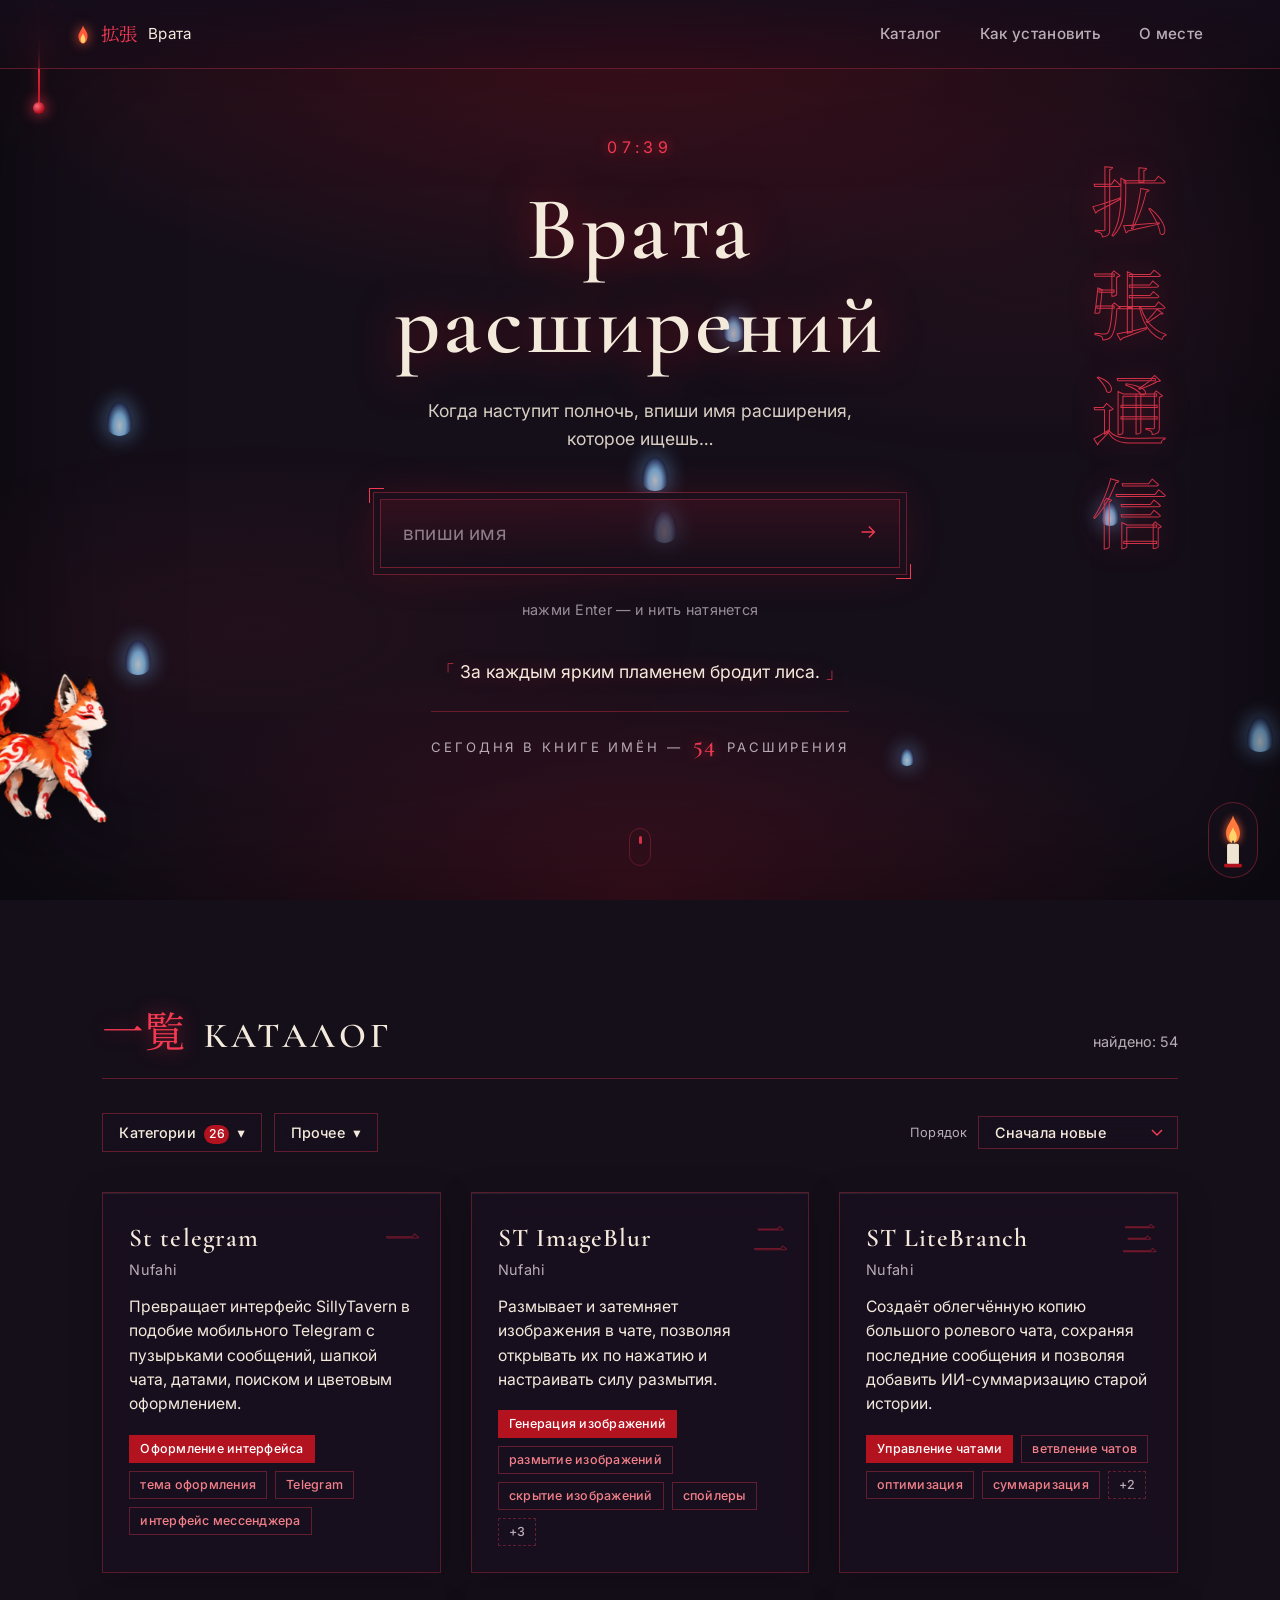
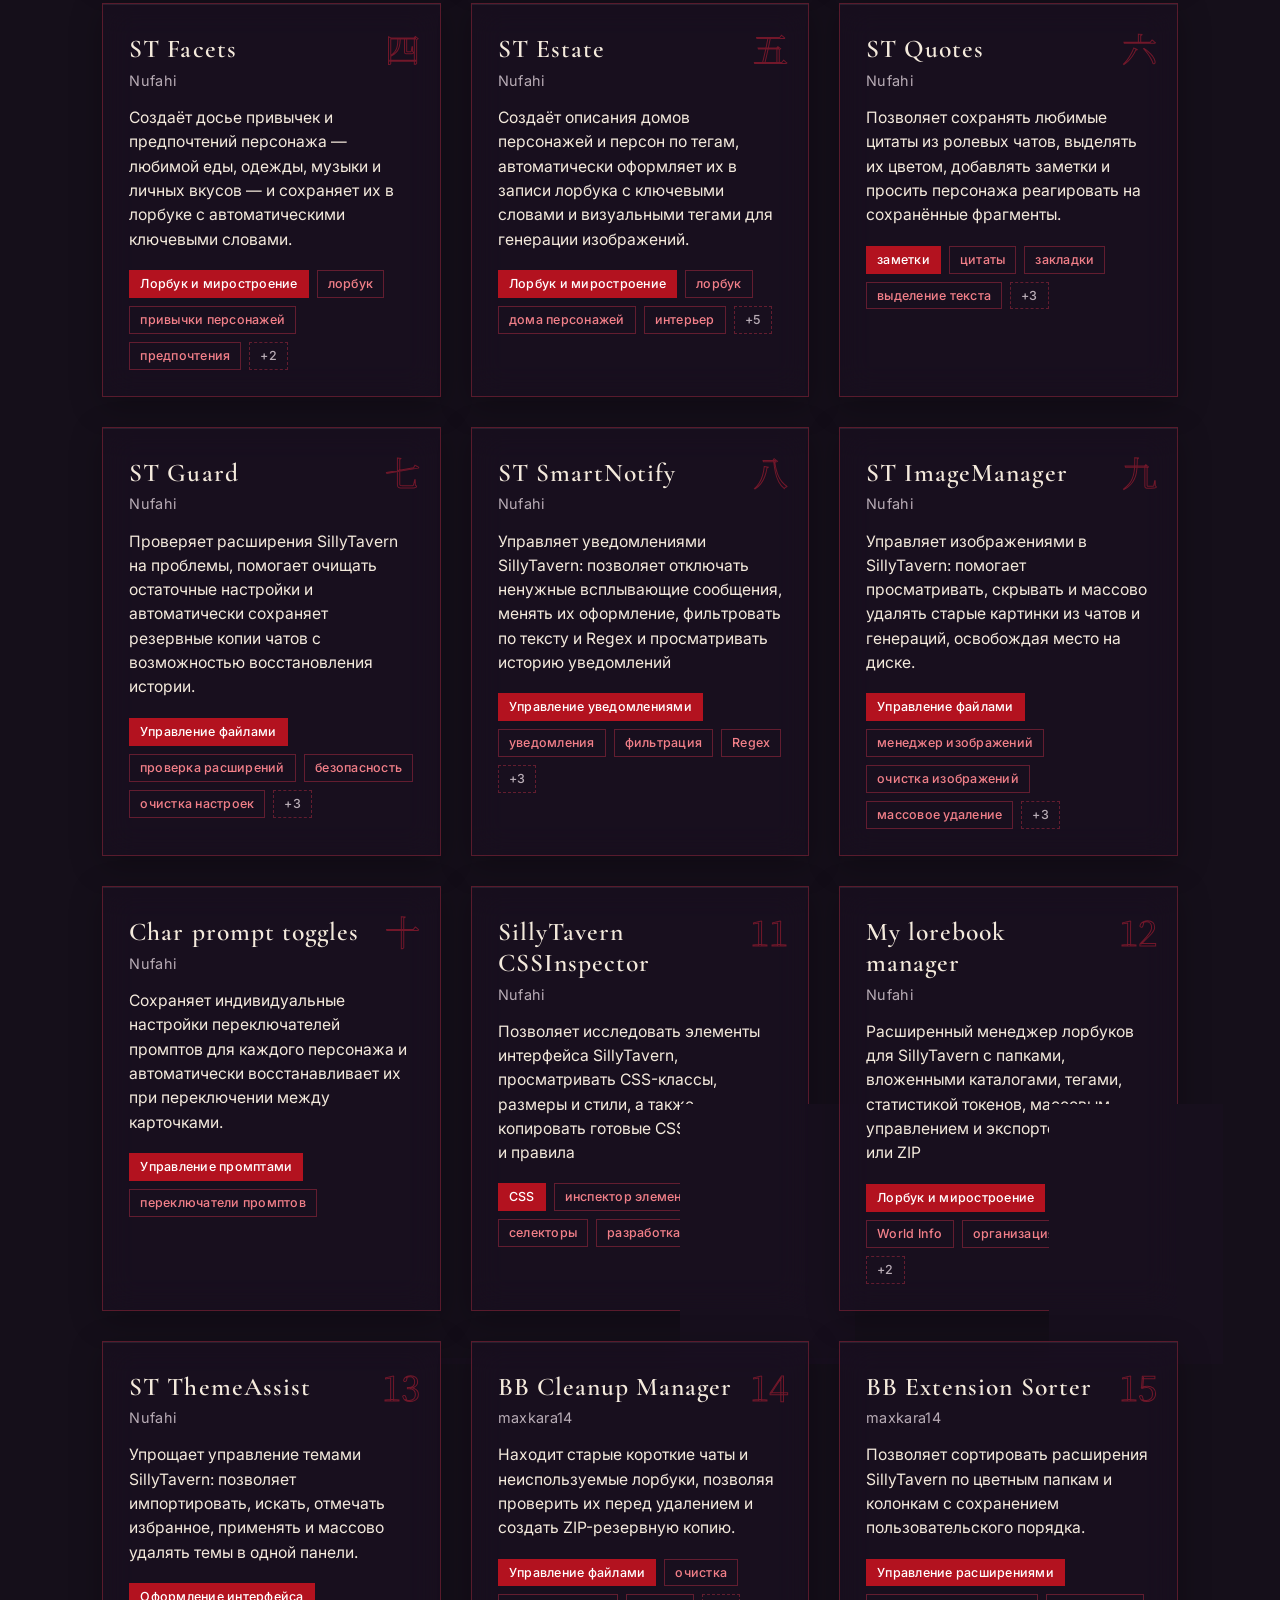
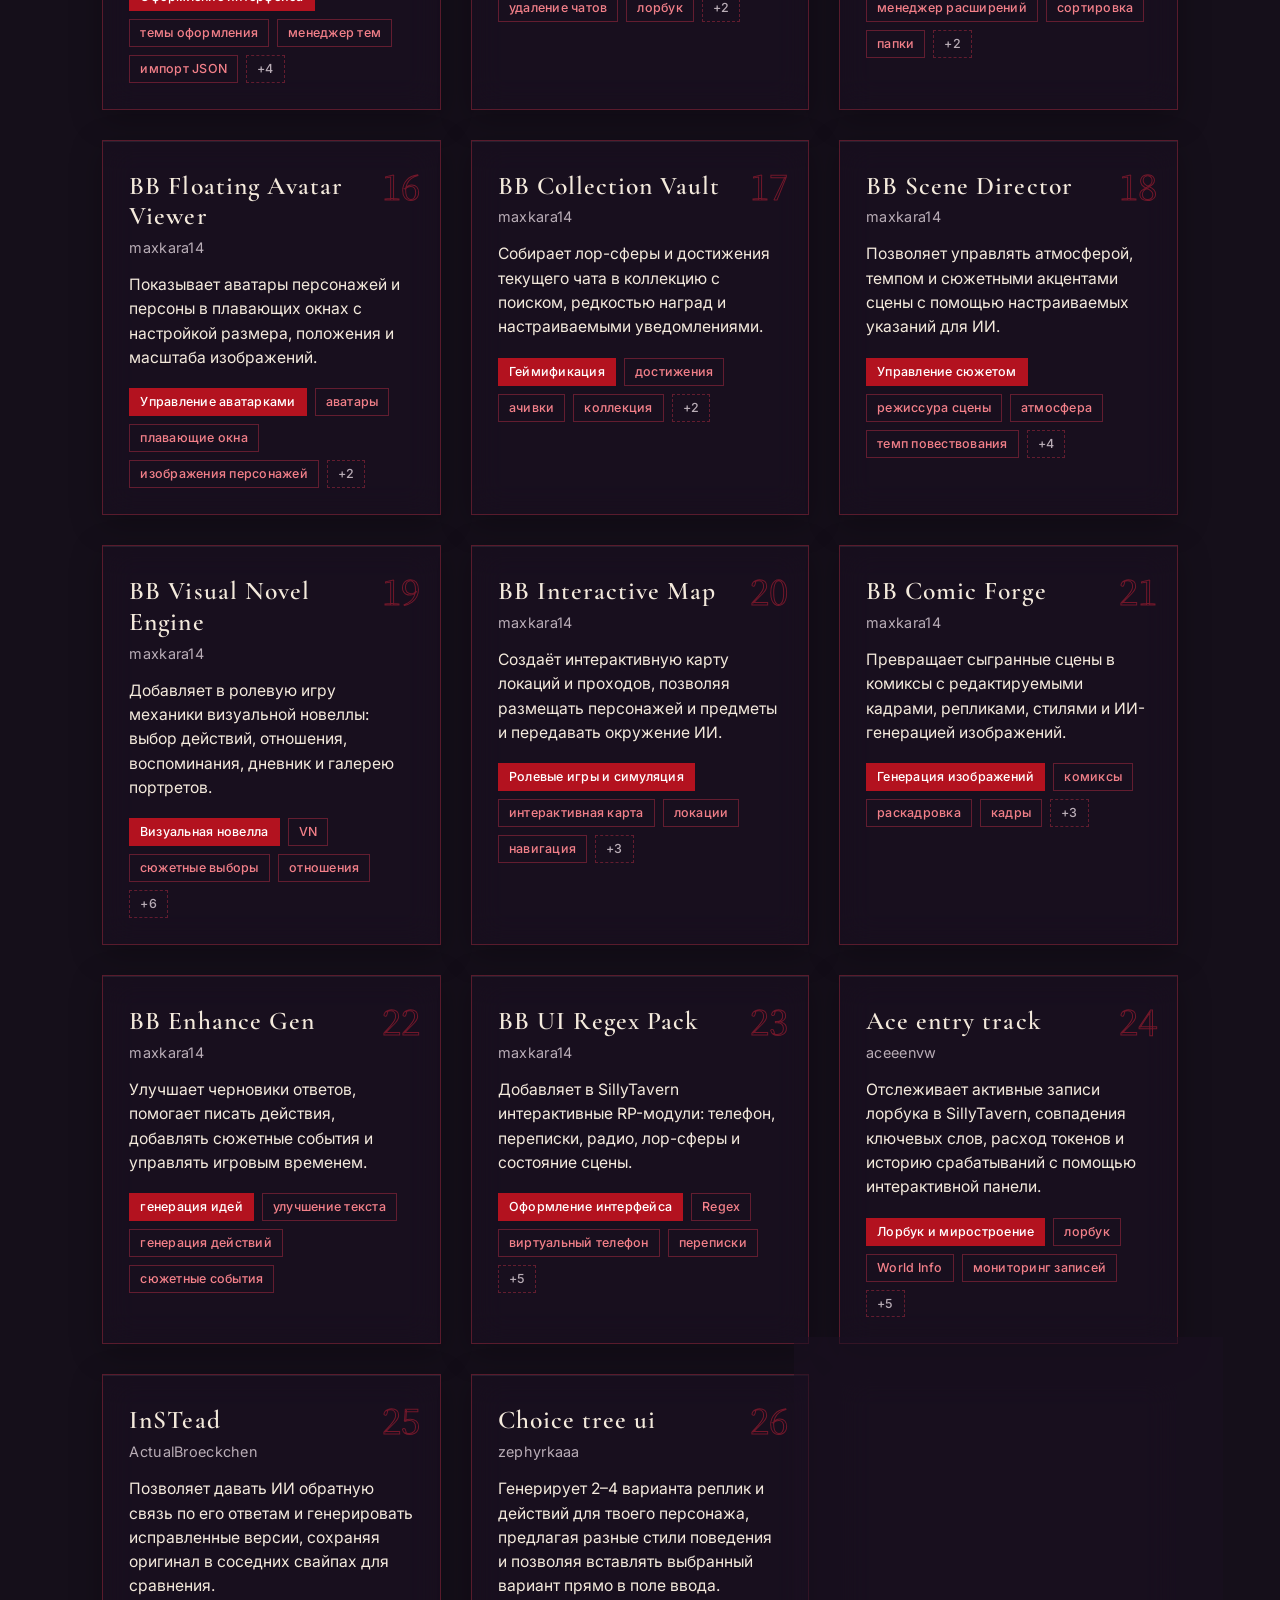
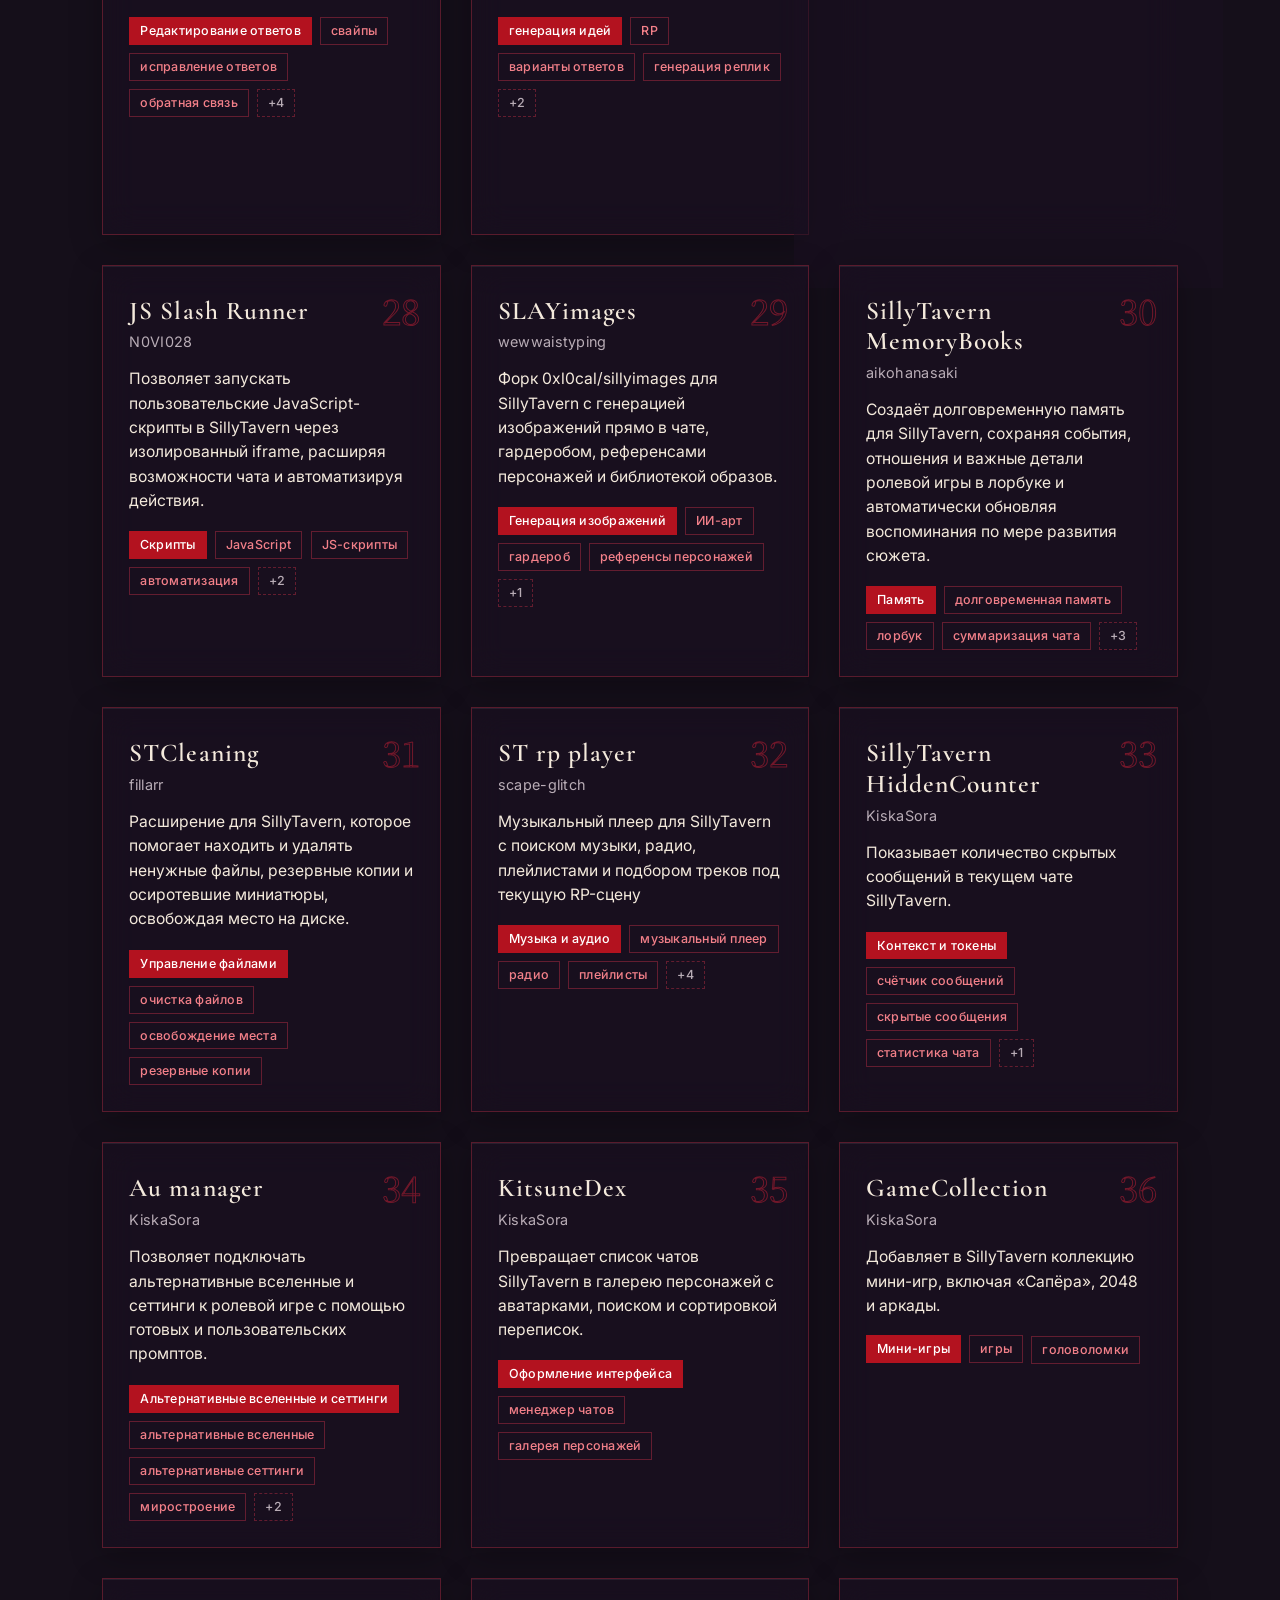
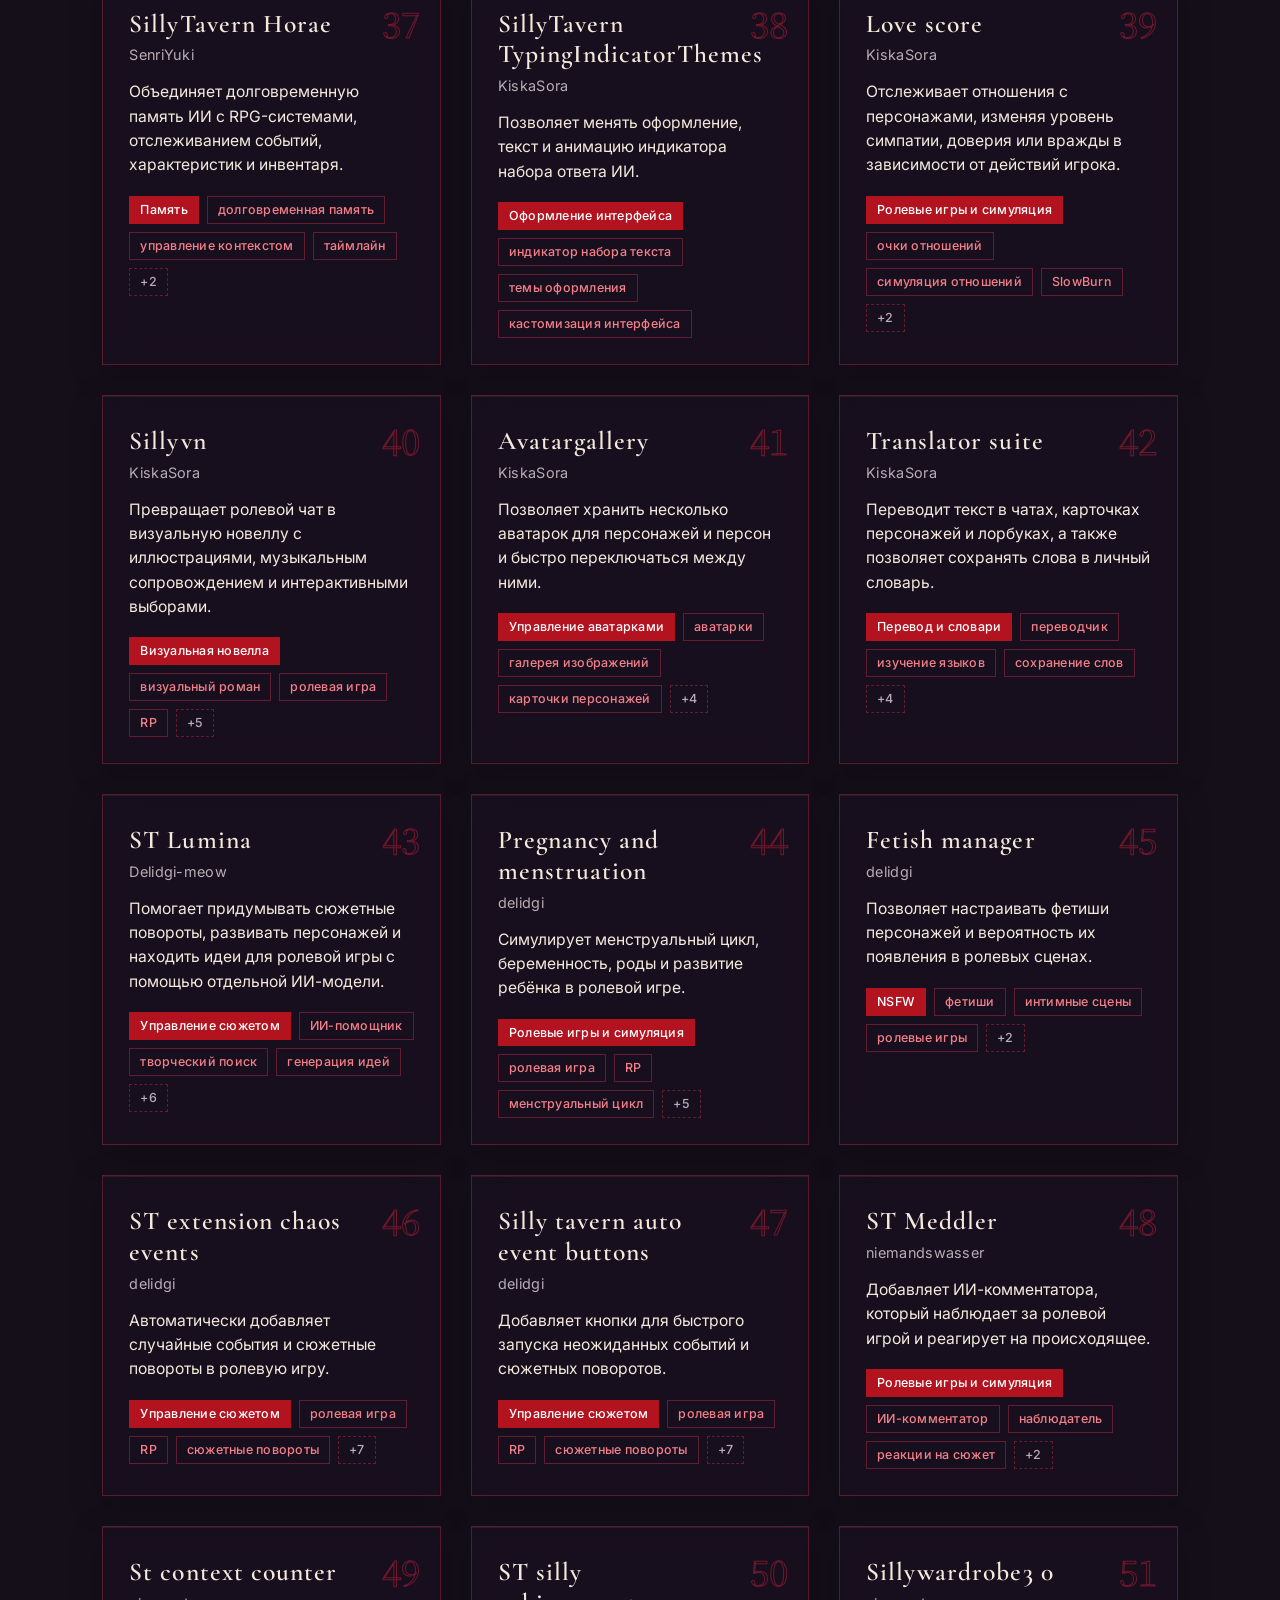
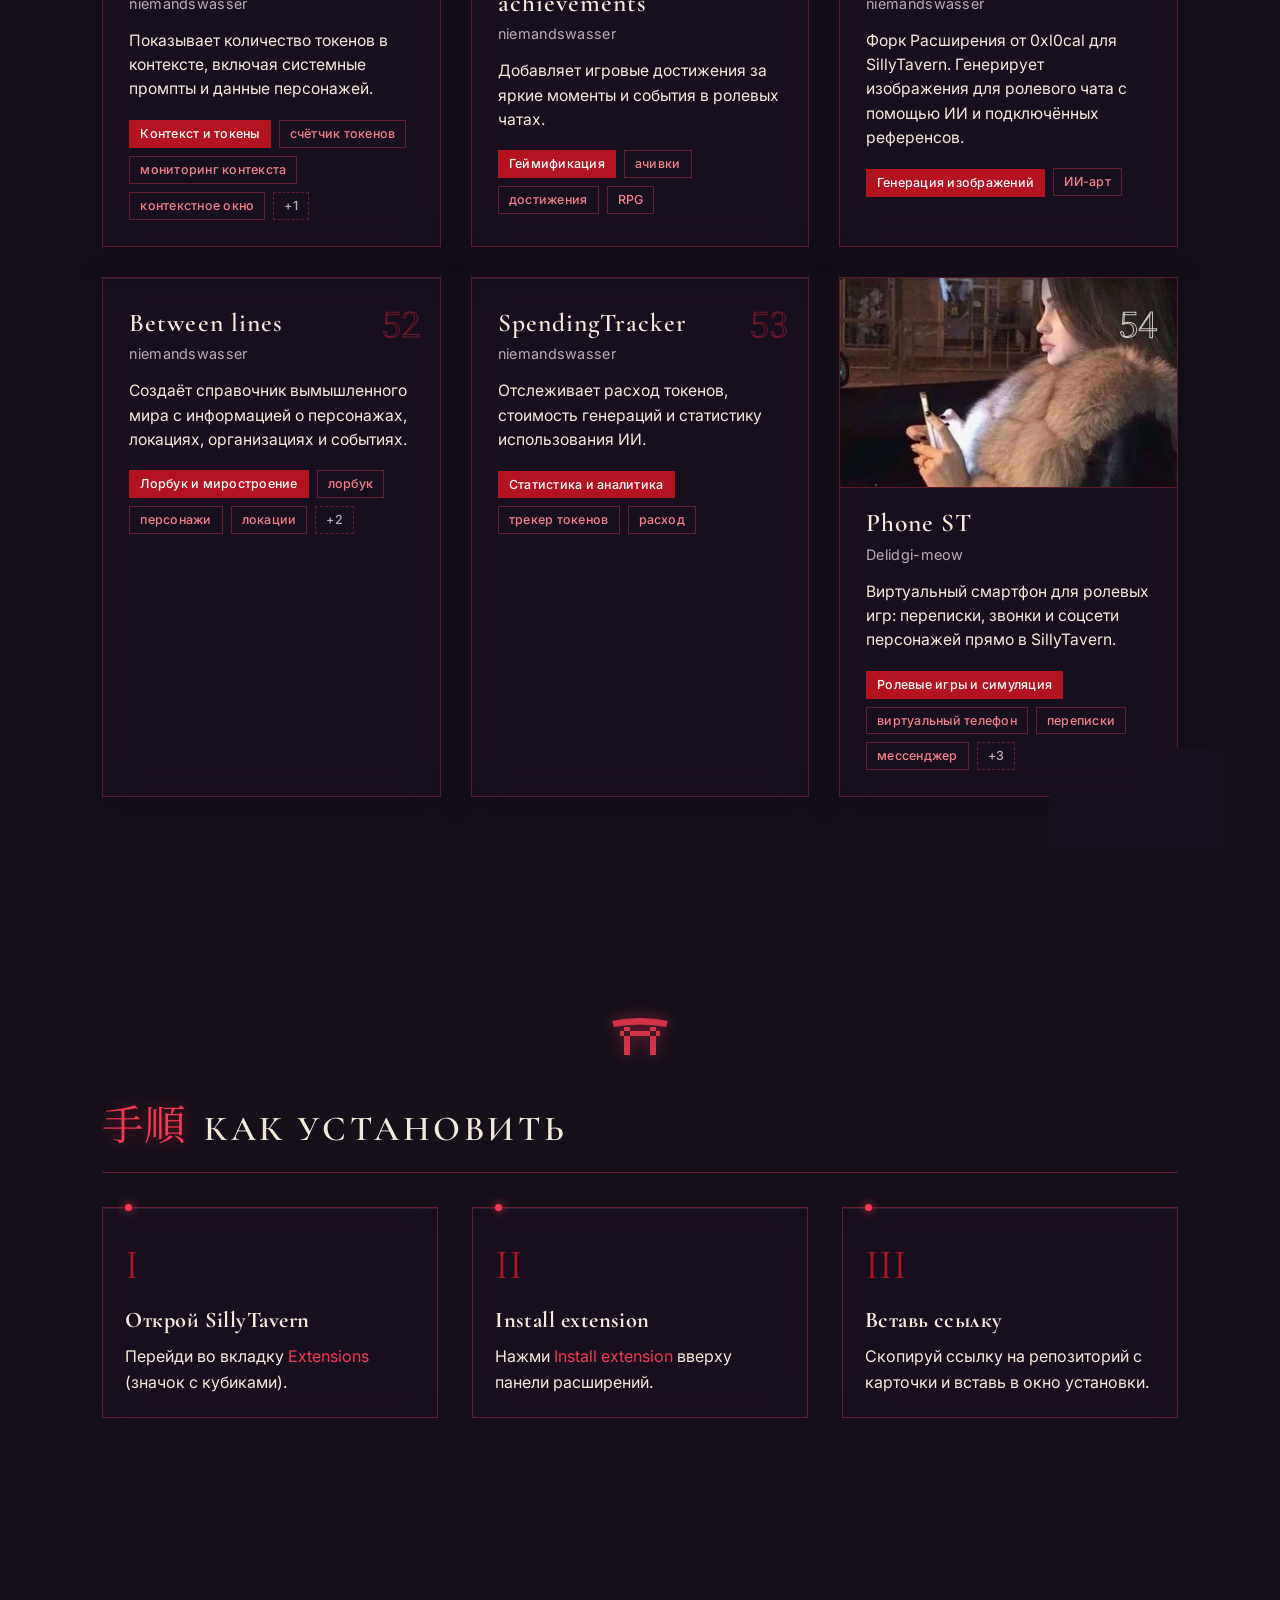
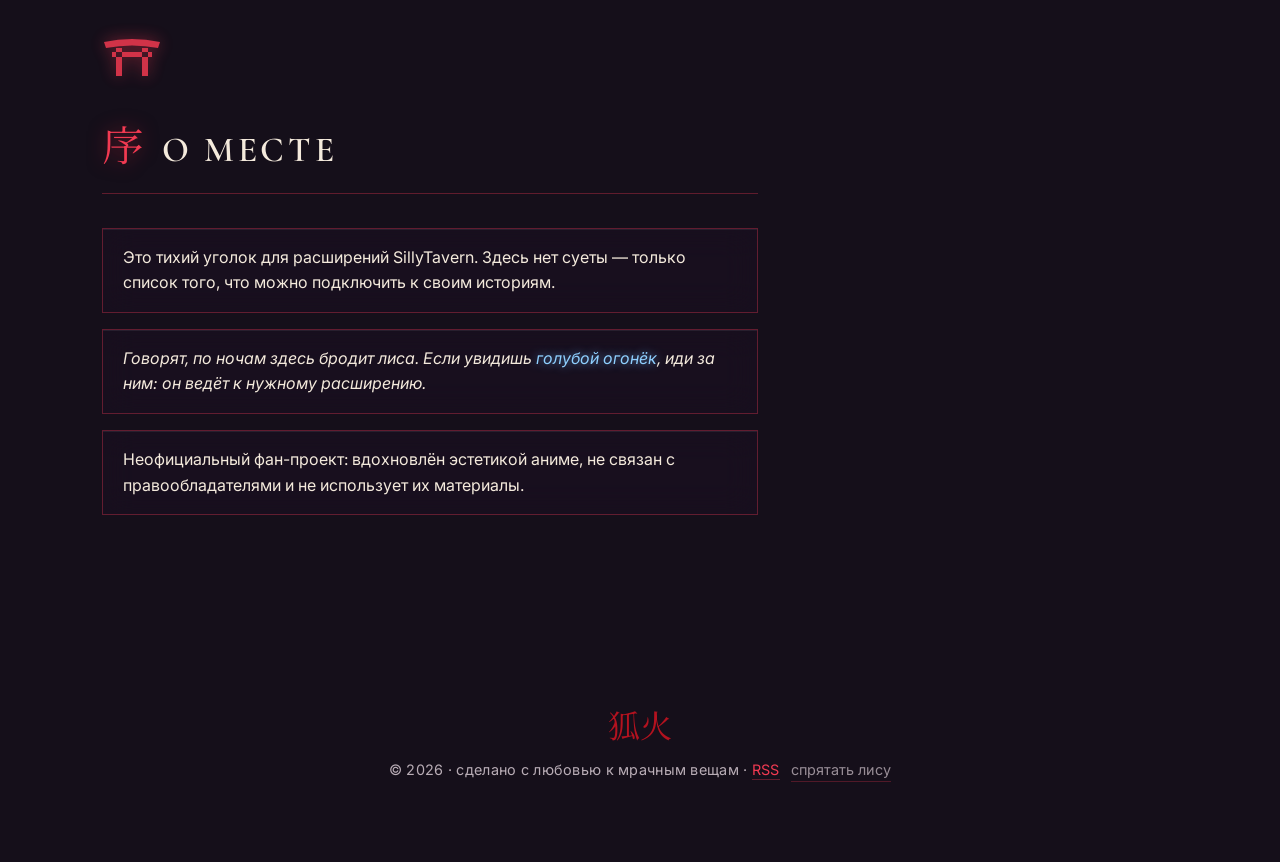
==== index.html @ 028a9831 "Categories: popup window instead of inline panel; restore 'Прочее' behavior Category chips now live " ====
<!doctype html>
<html lang="ru">
<head>
  <meta charset="utf-8">
  <meta name="viewport" content="width=device-width, initial-scale=1">
  <title>Врата расширений — каталог для SillyTavern</title>
  <meta name="description" content="Каталог расширений для SillyTavern. Впиши имя — и найдёшь то, что искал.">
  <meta name="theme-color" content="#150f1a">
  <script>try{if(!sessionStorage.getItem('gate-intro')&&!matchMedia('(prefers-reduced-motion: reduce)').matches)document.documentElement.classList.add('intro-on')}catch(e){}</script>
  <link rel="preconnect" href="https://fonts.googleapis.com">
  <link rel="preconnect" href="https://fonts.gstatic.com" crossorigin>
  <link href="https://fonts.googleapis.com/css2?family=Cormorant+Garamond:ital,wght@0,400;0,600;1,400&family=EB+Garamond:wght@400;500&family=Noto+Serif+JP:wght@400;700&family=Inter:wght@400;500;600&display=swap" rel="stylesheet">
  <link rel="stylesheet" href="style.css">
  <script>try{var t=localStorage.getItem('gate-theme');if(t==='light'||t==='dark')document.documentElement.dataset.theme=t}catch(e){}</script>
  <link rel="stylesheet" href="intro.css">
  <link rel="stylesheet" href="features.css">
  <link rel="stylesheet" href="kitsune.css">
  <link rel="stylesheet" href="filters.css">
  <link rel="stylesheet" href="fox.css">
  <link rel="stylesheet" href="readable.css">
  <link rel="alternate" type="application/rss+xml" title="Врата расширений" href="feed.xml">
</head>
<body>
  <!-- ЗАСТАВКА -->
  <div class="intro" id="intro" aria-hidden="true">
    <div class="intro-core">
      <span class="spark"></span><span class="spark"></span><span class="spark"></span><span class="spark"></span><span class="spark"></span>
      <svg class="flame" viewBox="0 0 100 160" width="110" height="176">
        <defs>
          <radialGradient id="gO" cx="50%" cy="85%" r="75%"><stop offset="0" stop-color="#ff5a3c"/><stop offset="1" stop-color="#8a0c18"/></radialGradient>
          <radialGradient id="gM" cx="50%" cy="85%" r="75%"><stop offset="0" stop-color="#ffb347"/><stop offset="1" stop-color="#ff5a2a"/></radialGradient>
          <radialGradient id="gI" cx="50%" cy="85%" r="75%"><stop offset="0" stop-color="#fff7d6"/><stop offset="1" stop-color="#ffd36b"/></radialGradient>
        </defs>
        <path class="f-o" fill="url(#gO)" d="M50 4C58 34 92 58 88 100C85 134 66 156 50 156C34 156 15 134 12 100C9 66 38 48 50 4Z"/>
        <path class="f-m" fill="url(#gM)" d="M50 40C56 62 76 78 74 106C72 130 62 146 50 146C38 146 28 130 26 106C24 80 44 66 50 40Z"/>
        <path class="f-i" fill="url(#gI)" d="M50 84C54 98 64 106 62 122C61 134 56 142 50 142C44 142 39 134 38 122C36 106 46 98 50 84Z"/>
      </svg>
      <p class="intro-text">Врата открываются</p>
    </div>
    <button class="skip" id="skip" type="button">пропустить</button>
  </div>

  <canvas id="petals" aria-hidden="true"></canvas>
  <div class="fog" aria-hidden="true"></div>
  <div class="thread" aria-hidden="true"></div>

  <header class="top">
    <a class="logo" href="#top"><span class="mini-flame" aria-hidden="true"><svg viewBox="0 0 100 160"><path class="m-o" fill="#ff5a3c" d="M50 4C58 34 92 58 88 100C85 134 66 156 50 156C34 156 15 134 12 100C9 66 38 48 50 4Z"/><path class="m-i" fill="#ffd36b" d="M50 70C56 92 72 102 70 124C68 142 60 152 50 152C40 152 32 142 30 124C28 102 44 92 50 70Z"/></svg></span><span class="jp">拡張</span> Врата</a>
    <nav>
      <a href="#catalog">Каталог</a>
      <a href="#guide">Как установить</a>
      <a href="#about">О месте</a>
    </nav>
  </header>

  <main id="top">
    <!-- HERO -->
    <section class="hero">
      <!-- Свой PNG: положи файл рядом с index.html (например art.png) и раскомментируй строку ниже -->
      <!-- <img class="hero-art" src="art.png" alt=""> -->
      <div class="vertical jp" aria-hidden="true">拡張通信</div>

      <div class="hero-core">
        <p class="clock" id="clock" aria-hidden="true">00:00</p>
        <h1>Врата расширений</h1>
        <p class="lead">Когда наступит полночь, впиши имя расширения,<br>которое ищешь…</p>

        <form class="gate" id="gate" role="search" autocomplete="off">
          <label for="q" class="sr">Поиск расширения</label>
          <input id="q" type="search" placeholder="впиши имя" spellcheck="false">
          <button type="submit" aria-label="Искать">
            <svg viewBox="0 0 24 24" width="22" height="22" aria-hidden="true"><path d="M5 12h14M13 6l6 6-6 6" fill="none" stroke="currentColor" stroke-width="1.5"/></svg>
          </button>
        </form>
        <p class="hint">нажми Enter — и нить натянется</p>
        <p class="epigraph" id="epigraph"></p>
        <p class="tally" id="tally" hidden></p>
      </div>

      <a class="scroll" href="#catalog" aria-label="К каталогу"><span></span></a>
    </section>

    <!-- CATALOG -->
    <section class="catalog" id="catalog">
      <header class="section-head">
        <span class="jp">一覧</span>
        <h2>Каталог</h2>
        <p id="count" class="muted"></p>
      </header>
      <div class="filters" id="filters">
        <div class="toolbar">
          <button class="more" id="catbtn" type="button" aria-haspopup="dialog" aria-controls="catmodal"><span id="cat-l">Категории</span><span class="more-n" id="cat-n" hidden></span><span class="caret" aria-hidden="true">▾</span></button>
          <button class="more" id="more" type="button" aria-expanded="false" aria-controls="extra" hidden>Прочее<span class="more-n" id="more-n" hidden></span><span class="caret" aria-hidden="true">▾</span></button>
          <button class="reset" id="reset" type="button" hidden>Сбросить</button>
          <label class="sort"><span class="sort-lbl">Порядок</span>
            <select id="sort">
              <option value="new">Сначала новые</option>
              <option value="old">Сначала старые</option>
              <option value="name">По названию А → Я</option>
              <option value="author">По автору</option>
            </select>
          </label>
        </div>
        <div class="extra" id="extra" hidden>
          <p class="extra-title">Прочие теги</p>
          <div class="extra-chips" id="extra-chips" role="group" aria-label="Прочие теги"></div>
          <button class="showall" id="showall" type="button" hidden></button>
        </div>
      </div>
      <div class="grid" id="grid"></div>
      <p class="empty" id="empty" hidden>Это имя не значится в списке…<br><small>попробуй написать иначе</small></p>
    </section>

    <!-- GUIDE -->
    <section class="guide" id="guide">
      <header class="section-head">
        <span class="jp">手順</span>
        <h2>Как установить</h2>
      </header>
      <ol class="steps">
        <li>
          <b>I</b>
          <h3>Открой SillyTavern</h3>
          <p>Перейди во вкладку <em>Extensions</em> (значок с кубиками).</p>
        </li>
        <li>
          <b>II</b>
          <h3>Install extension</h3>
          <p>Нажми <em>Install extension</em> вверху панели расширений.</p>
        </li>
        <li>
          <b>III</b>
          <h3>Вставь ссылку</h3>
          <p>Скопируй ссылку на репозиторий с карточки и вставь в окно установки.</p>
        </li>
      </ol>
    </section>

    <!-- ABOUT -->
    <section class="about" id="about">
      <header class="section-head">
        <span class="jp">序</span>
        <h2>О месте</h2>
      </header>
      <p>Это тихий уголок для расширений SillyTavern. Здесь нет суеты — только список того, что можно подключить к своим историям.</p>
      <p class="fox-note">Говорят, по ночам здесь бродит лиса. Если увидишь <b>голубой огонёк</b>, иди за ним: он ведёт к нужному расширению.</p>
      <p class="muted">Неофициальный фан-проект: вдохновлён эстетикой аниме, не связан с правообладателями и не использует их материалы.</p>
    </section>
  </main>

  <footer class="foot">
    <span class="jp">狐火</span>
    <p>© <span id="year"></span> · сделано с любовью к мрачным вещам · <a class="rss" href="feed.xml">RSS</a></p>
  </footer>

  <!-- СВЕЧА: ТЕМА -->
  <button class="candle" id="candle" type="button" aria-label="Сменить тему" aria-pressed="false">
    <svg viewBox="0 0 40 78" width="30" height="58" aria-hidden="true">
      <path class="smoke" d="M20 36c-5-6 5-9 0-16c-3-5 3-9 1-14"/>
      <g class="cf">
        <path d="M20 6C23 16 31 22 29 33C28 40 24 43 20 43C16 43 12 40 11 33C9 22 17 16 20 6Z" fill="#ff7a3c"/>
        <path d="M20 22C22 28 26 31 25 37C24 41 22 43 20 43C18 43 16 41 15 37C14 31 18 28 20 22Z" fill="#ffd36b"/>
      </g>
      <rect class="wick" x="19" y="40" width="2" height="6"/>
      <rect class="wax" x="12" y="44" width="16" height="28" rx="2.5"/>
      <rect class="dish" x="8" y="71" width="24" height="5" rx="2"/>
    </svg>
  </button>

  <!-- MODAL -->
  <dialog id="modal">
    <form method="dialog"><button class="x" aria-label="Закрыть">×</button></form>
    <div id="modal-body"></div>
  </dialog>

  <!-- ОКНО КАТЕГОРИЙ -->
  <dialog id="catmodal" aria-labelledby="cat-title">
    <form method="dialog"><button class="x" aria-label="Закрыть">×</button></form>
    <h3 class="cat-title" id="cat-title">Категории</h3>
    <div class="chips" id="chips" role="group" aria-label="Категории"></div>
  </dialog>

  <script src="logic-search.js"></script>
  <script src="script.js"></script>
  <script src="intro.js"></script>
  <script src="theme.js"></script>
  <script src="kitsune.js"></script>
  <script src="fox.js"></script>
</body>
</html>
---- style.css ----
:root{
  --ink:#150f1a;
  --ink-2:#1d1523;
  --wine:#3d1020;
  --blood:#b3121f;
  --crimson:#f23a52;
  --bone:#f4eadc;
  --ash:#b9adb6;
  --line:rgba(242,58,82,.34);
  --serif:'Cormorant Garamond','EB Garamond',Georgia,serif;
  --body:'EB Garamond',Georgia,serif;
  --jp:'Noto Serif JP','Cormorant Garamond',serif;
  --p:0;
}
*{box-sizing:border-box;margin:0;padding:0}
html{scroll-behavior:smooth}
body{
  background:var(--ink);
  color:var(--bone);
  font-family:var(--body);
  font-size:19px;
  line-height:1.65;
  overflow-x:hidden;
  background-image:
    radial-gradient(ellipse 80% 50% at 50% 0%, rgba(179,18,31,.3), transparent 70%),
    radial-gradient(ellipse 60% 40% at 50% 100%, rgba(72,17,32,.8), transparent 70%);
  background-attachment:fixed;
}
::selection{background:var(--blood);color:#fff}
a{color:inherit;text-decoration:none}
.jp{font-family:var(--jp);font-weight:400}
.sr{position:absolute;width:1px;height:1px;overflow:hidden;clip:rect(0 0 0 0)}
.muted{color:var(--ash)}

/* ambient */
#petals{position:fixed;inset:0;width:100%;height:100%;pointer-events:none;z-index:1}
.fog{
  position:fixed;inset:0;pointer-events:none;z-index:0;
  background:
    radial-gradient(ellipse 50% 30% at 20% 70%, rgba(224,36,58,.07), transparent 70%),
    radial-gradient(ellipse 50% 30% at 80% 30%, rgba(224,36,58,.06), transparent 70%);
  animation:drift 18s ease-in-out infinite alternate;
}
@keyframes drift{to{transform:translate3d(2%,-2%,0) scale(1.08)}}
body::after{ /* виньетка */
  content:"";position:fixed;inset:0;pointer-events:none;z-index:5;
  box-shadow:inset 0 0 150px 10px rgba(0,0,0,.5);
}

/* red thread */
.thread{
  position:fixed;left:clamp(10px,3vw,38px);top:0;width:2px;z-index:6;
  height:calc(12vh + var(--p) * 88vh);
  background:linear-gradient(#000, var(--crimson) 40%, var(--blood));
  box-shadow:0 0 10px rgba(224,36,58,.7);
  transition:height .15s linear;
}
.thread::after{
  content:"";position:absolute;bottom:-6px;left:-5px;width:12px;height:12px;border-radius:50%;
  background:radial-gradient(circle at 35% 35%, #ff6b7d, var(--blood) 60%, #4a050c);
  box-shadow:0 0 14px var(--crimson);
}

/* header */
.top{
  position:fixed;top:0;left:0;right:0;z-index:10;
  display:flex;justify-content:space-between;align-items:center;
  padding:18px clamp(28px,6vw,80px);
  background:linear-gradient(rgba(21,15,26,.92),transparent);
  font-family:var(--serif);letter-spacing:.18em;text-transform:uppercase;font-size:.85rem;
}
.logo{display:flex;align-items:center;gap:.7em;color:var(--bone)}
.logo .jp{color:var(--crimson);letter-spacing:0;font-size:1.15rem}
.top nav{display:flex;gap:clamp(14px,3vw,38px)}
.top nav a{position:relative;padding:4px 0;color:var(--ash);transition:color .3s}
.top nav a::after{content:"";position:absolute;left:0;bottom:0;height:1px;width:0;background:var(--crimson);transition:width .35s}
.top nav a:hover{color:var(--bone)}
.top nav a:hover::after{width:100%}

main{position:relative;z-index:2}
section{padding:clamp(70px,12vh,140px) clamp(28px,8vw,120px)}

/* hero */
.hero{
  min-height:100vh;display:grid;place-items:center;position:relative;text-align:center;
}
.vertical{
  position:absolute;right:clamp(18px,7vw,110px);top:18vh;
  writing-mode:vertical-rl;font-size:clamp(2.4rem,6vw,5rem);letter-spacing:.35em;
  color:transparent;-webkit-text-stroke:1px rgba(242,58,82,.85);
  text-shadow:0 0 30px rgba(224,36,58,.25);user-select:none;
}
.hero-core{max-width:720px;width:100%}
.clock{
  font-family:var(--serif);font-size:1rem;letter-spacing:.6em;color:var(--crimson);
  margin-bottom:22px;text-shadow:0 0 12px rgba(224,36,58,.8);
}
h1{
  font-family:var(--serif);font-weight:600;font-size:clamp(2.6rem,8vw,5.6rem);
  line-height:1.05;letter-spacing:.04em;
  text-shadow:0 0 40px rgba(179,18,31,.6);
  animation:flicker 7s infinite;
}
@keyframes flicker{
  0%,92%,100%{opacity:1}93%{opacity:.7}94%{opacity:1}96%{opacity:.82}97%{opacity:1}
}
.lead{margin:26px 0 46px;color:var(--ash);font-style:italic;font-size:1.15rem}

.gate{
  position:relative;display:flex;align-items:center;
  max-width:520px;margin:0 auto;padding:6px 8px 6px 22px;
  border:1px solid var(--line);
  background:linear-gradient(rgba(72,17,32,.55),rgba(21,15,26,.7));
  box-shadow:0 0 0 6px rgba(21,15,26,.9),0 0 0 7px var(--line),0 0 40px rgba(179,18,31,.25);
  transition:box-shadow .4s,border-color .4s;
}
.gate::before,.gate::after{ /* уголки */
  content:"";position:absolute;width:14px;height:14px;border:1px solid var(--crimson);
}
.gate::before{top:-12px;left:-12px;border-right:0;border-bottom:0}
.gate::after{bottom:-12px;right:-12px;border-left:0;border-top:0}
.gate:focus-within{
  border-color:var(--crimson);
  box-shadow:0 0 0 6px rgba(21,15,26,.9),0 0 0 7px var(--crimson),0 0 60px rgba(224,36,58,.45);
}
.gate input{
  flex:1;min-width:0;background:none;border:0;outline:0;
  color:var(--bone);font:inherit;font-family:var(--serif);font-size:1.5rem;letter-spacing:.08em;padding:12px 0;
}
.gate input::placeholder{color:rgba(185,173,182,.7);font-style:italic}
.gate input::-webkit-search-cancel-button{filter:invert(.7)}
.gate button{
  background:none;border:0;color:var(--crimson);cursor:pointer;padding:12px;transition:transform .3s,color .3s;
}
.gate button:hover{color:#fff;transform:translateX(4px)}
.hint{margin-top:30px;font-size:.85rem;letter-spacing:.25em;text-transform:uppercase;color:rgba(185,173,182,.8)}

.scroll{position:absolute;bottom:34px;left:50%;width:22px;height:38px;margin-left:-11px;border:1px solid var(--line);border-radius:12px}
.scroll span{position:absolute;top:7px;left:50%;width:3px;height:8px;margin-left:-1.5px;background:var(--crimson);border-radius:2px;animation:bob 2s infinite}
@keyframes bob{0%{opacity:0;transform:translateY(0)}30%{opacity:1}100%{opacity:0;transform:translateY(14px)}}

/* section heads */
.section-head{display:flex;align-items:baseline;gap:18px;flex-wrap:wrap;margin-bottom:34px;border-bottom:1px solid var(--line);padding-bottom:14px}
.section-head .jp{font-size:2.6rem;color:var(--crimson);line-height:1;text-shadow:0 0 18px rgba(224,36,58,.5)}
.section-head h2{font-family:var(--serif);font-weight:600;font-size:2.2rem;letter-spacing:.1em;text-transform:uppercase}
.section-head p{margin-left:auto;font-size:.9rem}

/* chips */
.chips{display:flex;flex-wrap:wrap;gap:10px;margin-bottom:40px}
.chip{
  font:inherit;font-family:var(--serif);letter-spacing:.14em;text-transform:uppercase;font-size:.8rem;
  padding:7px 16px;background:none;color:var(--ash);border:1px solid var(--line);cursor:pointer;transition:.3s;
}
.chip:hover{color:var(--bone);border-color:var(--crimson)}
.chip.on{color:#fff;background:var(--blood);border-color:var(--blood);box-shadow:0 0 18px rgba(224,36,58,.4)}

/* cards */
.grid{display:grid;grid-template-columns:repeat(auto-fill,minmax(290px,1fr));gap:30px}
.card{
  position:relative;padding:30px 26px 26px;cursor:pointer;
  background:linear-gradient(160deg,rgba(72,17,32,.55),rgba(30,22,38,.92));
  border:1px solid var(--line);
  transition:transform .4s,border-color .4s,box-shadow .4s;
  animation:rise .7s both;
}
.card::before{ /* красная нить сверху */
  content:"";position:absolute;top:-1px;left:26px;right:100%;height:2px;background:var(--crimson);
  box-shadow:0 0 10px var(--crimson);transition:right .5s;
}
.card:hover,.card:focus-visible{transform:translateY(-6px);border-color:var(--crimson);box-shadow:0 14px 40px rgba(179,18,31,.28);outline:0}
.card:hover::before,.card:focus-visible::before{right:26px}
@keyframes rise{from{opacity:0;transform:translateY(24px)}}
.card .num{
  position:absolute;top:16px;right:20px;font-family:var(--jp);font-size:2.2rem;
  color:transparent;-webkit-text-stroke:1px rgba(224,36,58,.45);
}
.card h3{font-family:var(--serif);font-size:1.6rem;font-weight:600;letter-spacing:.04em;padding-right:44px;line-height:1.2}
.card .by{font-size:.85rem;color:var(--ash);margin:4px 0 14px;letter-spacing:.08em}
.card p{font-size:1rem;color:#e8dccd}
.tags{display:flex;flex-wrap:wrap;gap:8px;margin-top:18px}
.tags span{font-size:.72rem;letter-spacing:.14em;text-transform:uppercase;color:var(--crimson);border:1px solid var(--line);padding:2px 9px}

.empty{text-align:center;font-family:var(--serif);font-style:italic;font-size:1.6rem;color:var(--ash);padding:60px 0}
.empty small{font-size:1rem}

/* guide */
.steps{list-style:none;display:grid;grid-template-columns:repeat(auto-fit,minmax(240px,1fr));gap:34px}
.steps li{position:relative;padding-top:26px;border-top:1px solid var(--line)}
.steps li::before{content:"";position:absolute;top:-4px;left:0;width:7px;height:7px;border-radius:50%;background:var(--crimson);box-shadow:0 0 10px var(--crimson)}
.steps b{font-family:var(--serif);font-size:2.6rem;color:var(--blood);font-weight:400}
.steps h3{font-family:var(--serif);font-size:1.4rem;letter-spacing:.06em;margin:4px 0 6px}
.steps p{color:#e8dccd}
em{color:var(--crimson);font-style:normal}

/* about */
.about{max-width:860px}
.about p{margin-bottom:16px}

/* footer */
.foot{position:relative;z-index:2;text-align:center;padding:60px 20px 80px;color:var(--ash);font-size:.9rem;letter-spacing:.1em}
.foot .jp{display:block;font-size:2rem;color:var(--blood);margin-bottom:8px}

/* modal */
dialog{
  margin:auto;max-width:min(600px,92vw);width:100%;padding:38px 34px 32px;
  background:linear-gradient(160deg,var(--wine),var(--ink));color:var(--bone);
  border:1px solid var(--crimson);box-shadow:0 0 80px rgba(179,18,31,.45);
}
dialog::backdrop{background:rgba(0,0,0,.82);backdrop-filter:blur(4px)}
dialog[open]{animation:rise .4s}
.x{position:absolute;top:10px;right:16px;background:none;border:0;color:var(--ash);font-size:2rem;cursor:pointer;transition:color .3s}
.x:hover{color:var(--crimson)}
#modal-body h3{font-family:var(--serif);font-size:2rem;letter-spacing:.05em;line-height:1.2}
#modal-body .by{color:var(--ash);margin:4px 0 16px}
.install{margin:22px 0 8px;display:flex;border:1px solid var(--line);background:rgba(0,0,0,.4)}
.install code{flex:1;min-width:0;padding:11px 14px;font-size:.9rem;color:var(--bone);overflow-x:auto;white-space:nowrap;font-family:ui-monospace,Menlo,Consolas,monospace}
.btn{
  font:inherit;font-family:var(--serif);letter-spacing:.14em;text-transform:uppercase;font-size:.8rem;
  padding:11px 20px;border:0;background:var(--blood);color:#fff;cursor:pointer;transition:.3s;display:inline-block;
}
.btn:hover{background:var(--crimson);box-shadow:0 0 20px rgba(224,36,58,.6)}
.btn.ghost{background:none;border:1px solid var(--line);color:var(--bone)}
.btn.ghost:hover{border-color:var(--crimson);box-shadow:none}
.row{display:flex;gap:12px;flex-wrap:wrap;margin-top:18px}
.small{font-size:.85rem;color:var(--ash)}

@media (max-width:700px){
  body{font-size:17px}
  .top nav a:nth-child(3){display:none}
  .vertical{opacity:.35;top:12vh}
  .section-head p{margin-left:0;width:100%}
}
@media (prefers-reduced-motion:reduce){
  *,*::before,*::after{animation:none!important;transition:none!important}
  html{scroll-behavior:auto}
}

/* картинки расширений */
.card .shot{position:relative;margin:-30px -26px 20px;aspect-ratio:16/10;overflow:hidden;border-bottom:1px solid var(--line);background:rgba(0,0,0,.4)}
.card .shot img{display:block;width:100%;height:100%;object-fit:cover;transition:transform .6s}
.card:hover .shot img,.card:focus-visible .shot img{transform:scale(1.05)}
.card.has-shot::before{z-index:2}
.card.has-shot .num.jp{z-index:2;-webkit-text-stroke-color:rgba(255,255,255,.75);text-shadow:0 0 10px rgba(0,0,0,.7)}
.card .cnt{position:absolute;left:10px;bottom:10px;padding:2px 9px;font-size:.75rem;letter-spacing:.12em;background:rgba(21,15,26,.8);border:1px solid var(--line);color:var(--bone)}

.gal{margin:-6px 0 22px}
.gal-main{display:block;width:100%;aspect-ratio:16/10;padding:0;overflow:hidden;border:1px solid var(--line);background:rgba(0,0,0,.45);cursor:zoom-in}
.gal-main img{display:block;width:100%;height:100%;object-fit:contain}
.gal-strip{display:flex;gap:8px;margin-top:8px;padding-bottom:4px;overflow-x:auto}
.gal-t{flex:0 0 78px;aspect-ratio:16/10;padding:0;overflow:hidden;border:1px solid var(--line);background:none;opacity:.6;cursor:pointer;transition:.3s}
.gal-t img{display:block;width:100%;height:100%;object-fit:cover}
.gal-t:hover{opacity:1}
.gal-t.on{opacity:1;border-color:var(--crimson);box-shadow:0 0 12px rgba(224,36,58,.4)}

#lightbox{width:auto;max-width:96vw;padding:0;overflow:hidden;background:#0b070d;border:1px solid var(--line);box-shadow:0 0 80px rgba(0,0,0,.8)}
#lightbox::backdrop{background:rgba(0,0,0,.92)}
#lightbox img{display:block;max-width:96vw;max-height:88vh;margin:0 auto;object-fit:contain}
#lightbox .x{z-index:2;color:#fff;text-shadow:0 0 8px #000}
.lb-nav{position:absolute;top:50%;transform:translateY(-50%);z-index:2;width:44px;height:64px;border:0;background:rgba(0,0,0,.45);color:#fff;font-size:2.2rem;line-height:1;cursor:pointer;transition:background .3s}
.lb-nav:hover{background:var(--blood)}
.lb-nav.prev{left:0}
.lb-nav.next{right:0}
#lightbox.single .lb-nav{display:none}
.lb-n{position:absolute;left:50%;bottom:8px;transform:translateX(-50%);padding:2px 10px;font-size:.8rem;letter-spacing:.14em;background:rgba(0,0,0,.6);color:#fff}
.lb-n:empty{display:none}
---- intro.css ----
/* ---------- заставка с огоньком ---------- */
@property --r{syntax:'<length>';inherits:false;initial-value:-15vmax}

.intro{display:none}
.intro-on{overflow:hidden}
.intro-on .intro{
  --r:-15vmax;
  position:fixed;inset:0;z-index:100;display:grid;place-items:center;
  background:radial-gradient(circle at 50% 46%, transparent var(--r), #07050a calc(var(--r) + 14vmax));
}
.intro.open{animation:reveal 1.7s cubic-bezier(.5,0,.2,1) forwards}
@keyframes reveal{to{--r:140vmax}}

.intro-core{position:relative;display:grid;justify-items:center;margin-top:-4vh}
.intro-core::before{ /* ореол */
  content:"";position:absolute;top:50%;left:50%;width:520px;height:520px;margin:-300px 0 0 -260px;
  background:radial-gradient(circle,rgba(255,90,60,.38),rgba(179,18,31,.16) 40%,transparent 68%);
  opacity:0;animation:halo 2.2s .5s ease-out forwards,pulse 2.4s 2.7s ease-in-out infinite alternate;
}
@keyframes halo{to{opacity:1}}
@keyframes pulse{from{transform:scale(1);opacity:.85}to{transform:scale(1.12);opacity:1}}

.flame{
  position:relative;overflow:visible;
  opacity:0;transform:scale(.15);transform-origin:50% 100%;
  animation:ignite 1.9s .3s cubic-bezier(.2,.8,.2,1) forwards;
  filter:drop-shadow(0 0 22px rgba(255,90,60,.85));
}
@keyframes ignite{
  0%{opacity:0;transform:scale(.15)}
  25%{opacity:1;transform:scale(.45,.3)}
  100%{opacity:1;transform:scale(1)}
}
.flame path{transform-box:fill-box;transform-origin:50% 100%}
.f-o{animation:lick 1.1s ease-in-out infinite alternate}
.f-m{animation:lick .8s .1s ease-in-out infinite alternate}
.f-i{animation:lick .6s .2s ease-in-out infinite alternate}
@keyframes lick{
  0%{transform:scale(1,1) skewX(0)}
  50%{transform:scale(.94,1.08) skewX(-2.5deg)}
  100%{transform:scale(1.04,.95) skewX(2.5deg)}
}

.intro-text{
  margin-top:26px;font-family:var(--serif);font-size:1.15rem;letter-spacing:.5em;text-transform:uppercase;
  color:var(--bone);opacity:0;animation:txt 1.2s 1.7s ease-out forwards;text-shadow:0 0 14px rgba(242,58,82,.7);
}
@keyframes txt{from{opacity:0;transform:translateY(8px)}to{opacity:.9;transform:none}}

.spark{
  position:absolute;bottom:60%;left:50%;width:4px;height:4px;border-radius:50%;
  background:#ffb347;box-shadow:0 0 8px #ff7a3c;opacity:0;
  animation:rise-spark 2.6s ease-out infinite;
}
.spark:nth-child(1){margin-left:-14px;animation-delay:1.4s}
.spark:nth-child(2){margin-left:10px;animation-delay:1.9s;animation-duration:3s}
.spark:nth-child(3){margin-left:-4px;animation-delay:2.3s}
.spark:nth-child(4){margin-left:20px;animation-delay:2.8s;animation-duration:2.2s}
.spark:nth-child(5){margin-left:-22px;animation-delay:3.1s;animation-duration:3.2s}
@keyframes rise-spark{
  0%{opacity:0;transform:translate(0,0) scale(1)}
  15%{opacity:1}
  100%{opacity:0;transform:translate(var(--dx,12px),-190px) scale(.2)}
}
.spark:nth-child(odd){--dx:-18px}

.intro.open .intro-core{animation:core-out 1.2s ease-in forwards}
@keyframes core-out{to{opacity:0;transform:scale(1.5)}}

.skip{
  position:absolute;bottom:30px;right:30px;background:none;border:1px solid var(--line);color:var(--ash);
  font-family:var(--serif);font-size:.8rem;letter-spacing:.2em;text-transform:uppercase;
  padding:8px 16px;cursor:pointer;transition:.3s;opacity:0;animation:txt 1s 1s forwards;
}
.skip:hover{color:#fff;border-color:var(--crimson)}

/* появление героя после заставки */
.hero-core{transition:opacity 1.2s .25s ease,transform 1.2s .25s ease}
.intro-on .hero-core{opacity:0;transform:translateY(16px)}

/* огонёк у логотипа */
.mini-flame{display:inline-block;width:12px;height:19px;margin-right:2px;filter:drop-shadow(0 0 6px rgba(255,100,60,.9))}
.mini-flame svg{display:block;width:100%;height:100%;overflow:visible}
.mini-flame .m-o{transform-box:fill-box;transform-origin:50% 100%;animation:lick 1s ease-in-out infinite alternate}
.mini-flame .m-i{transform-box:fill-box;transform-origin:50% 100%;animation:lick .7s .1s ease-in-out infinite alternate}

/* свет от курсора */
.cursor-glow{
  position:fixed;top:0;left:0;width:520px;height:520px;margin:-260px 0 0 -260px;z-index:3;pointer-events:none;
  background:radial-gradient(circle,rgba(255,110,70,.14),rgba(179,18,31,.06) 45%,transparent 70%);
  opacity:0;transition:opacity .6s;will-change:transform;
}
.cursor-glow.on{opacity:1}

@media (max-width:700px){
  .intro-core::before{width:340px;height:340px;margin:-200px 0 0 -170px}
  .intro-text{font-size:.95rem;letter-spacing:.35em}
  .skip{right:16px;bottom:18px}
}
@media (prefers-reduced-motion:reduce){
  .intro-on .intro{display:none}
  .intro-on{overflow:auto}
  .intro-on .hero-core{opacity:1;transform:none}
  .cursor-glow{display:none}
}
---- features.css ----
/* ---------- красная нить между карточками ---------- */
.grid{position:relative}
.card-link{position:absolute;left:0;top:0;width:100%;height:100%;pointer-events:none;overflow:visible;z-index:2}
.lk{
  fill:none;stroke:var(--crimson);stroke-width:2;stroke-linecap:round;
  stroke-dasharray:1;stroke-dashoffset:1;animation:draw .7s ease forwards;
  filter:drop-shadow(0 0 5px rgba(242,58,82,.85));
}
.lk-dot{fill:var(--crimson);opacity:0;animation:dot .4s .1s forwards;filter:drop-shadow(0 0 6px rgba(242,58,82,.9))}
.lk-dot.end{animation-delay:.6s}
@keyframes draw{to{stroke-dashoffset:0}}
@keyframes dot{to{opacity:1}}

/* ---------- эпиграф и счётчик ---------- */
.epigraph{
  margin:38px auto 0;max-width:520px;font-family:var(--serif);font-style:italic;
  font-size:1.3rem;line-height:1.5;color:var(--bone);text-shadow:0 0 18px rgba(242,58,82,.35);
}
.epigraph::before{content:"「 ";color:var(--crimson);font-style:normal}
.epigraph::after{content:" 」";color:var(--crimson);font-style:normal}
.tally{
  display:inline-block;margin-top:26px;padding-top:14px;border-top:1px solid var(--line);
  font-size:.82rem;letter-spacing:.22em;text-transform:uppercase;color:var(--ash);
}
.tally b{font-family:var(--serif);font-size:1.5rem;font-weight:600;letter-spacing:.05em;color:var(--crimson);margin:0 .15em;text-shadow:0 0 12px rgba(242,58,82,.5)}

/* ---------- подвал / RSS ---------- */
.rss{color:var(--crimson);border-bottom:1px solid var(--line);padding-bottom:1px}
.rss:hover{color:#fff;border-color:var(--crimson)}

/* ---------- свеча-переключатель темы ---------- */
.candle{
  position:fixed;right:22px;bottom:22px;z-index:30;width:50px;height:76px;padding:0;cursor:pointer;
  display:grid;place-items:center;border:1px solid var(--line);border-radius:26px;
  background:rgba(21,15,26,.75);backdrop-filter:blur(4px);transition:transform .3s,border-color .3s,box-shadow .3s;
}
.candle:hover{transform:translateY(-3px);border-color:var(--crimson);box-shadow:0 0 22px rgba(242,58,82,.35)}
.candle:focus-visible{outline:2px solid var(--crimson);outline-offset:3px}
.intro-on .candle{display:none}
.candle .wax{fill:#efe4d2}
.candle .dish{fill:#b3121f}
.candle .wick{fill:#2a1a1e}
.candle .cf{
  transform-box:fill-box;transform-origin:50% 100%;animation:lick 1s ease-in-out infinite alternate;
  filter:drop-shadow(0 0 6px rgba(255,100,60,.9));transition:opacity .4s;
}
.candle .smoke{fill:none;stroke:#8d7f86;stroke-width:1.6;stroke-linecap:round;opacity:0}
@keyframes puff{0%{opacity:0;transform:translateY(8px)}30%{opacity:.75}100%{opacity:0;transform:translateY(-10px)}}

/* ---------- светлая тема («свеча погашена») ---------- */
:root[data-theme="light"]{
  --ink:#f5eddf;--ink-2:#ece2d0;--wine:#ead3cb;
  --blood:#a30f1c;--crimson:#c2152b;
  --bone:#2b1a20;--ash:#6a5860;
  --line:rgba(163,15,28,.35);
}
[data-theme="light"] body{
  background-image:
    radial-gradient(ellipse 80% 50% at 50% 0%, rgba(194,21,43,.14), transparent 70%),
    radial-gradient(ellipse 60% 40% at 50% 100%, rgba(163,15,28,.08), transparent 70%);
}
[data-theme="light"] body::after{box-shadow:inset 0 0 160px 10px rgba(120,60,50,.18)}
[data-theme="light"] .top{background:linear-gradient(rgba(245,237,223,.96),transparent)}
[data-theme="light"] .thread{background:linear-gradient(#5a0a12,var(--crimson) 40%,var(--blood))}
[data-theme="light"] .card,
[data-theme="light"] .panel{background:linear-gradient(160deg,rgba(255,250,240,.92),rgba(236,226,208,.96))}
[data-theme="light"] .card p,
[data-theme="light"] .steps p,
[data-theme="light"] details{color:#3d2a30}
[data-theme="light"] .gate{
  background:rgba(255,250,240,.88);
  box-shadow:0 0 0 6px rgba(245,237,223,.95),0 0 0 7px var(--line),0 0 30px rgba(163,15,28,.15);
}
[data-theme="light"] .gate:focus-within{
  box-shadow:0 0 0 6px rgba(245,237,223,.95),0 0 0 7px var(--crimson),0 0 40px rgba(194,21,43,.3);
}
[data-theme="light"] .gate input::placeholder{color:rgba(106,88,96,.65)}
[data-theme="light"] .hint{color:var(--ash)}
[data-theme="light"] h1{text-shadow:0 0 30px rgba(194,21,43,.22)}
[data-theme="light"] .epigraph{text-shadow:none}
[data-theme="light"] .vertical{-webkit-text-stroke-color:rgba(163,15,28,.7);text-shadow:none}
[data-theme="light"] .card .num{-webkit-text-stroke-color:rgba(163,15,28,.4)}
[data-theme="light"] dialog{background:linear-gradient(160deg,#fbf4e6,#eadfca);box-shadow:0 0 60px rgba(120,40,40,.3)}
[data-theme="light"] dialog::backdrop{background:rgba(40,20,25,.62)}
[data-theme="light"] .install{background:rgba(255,255,255,.55)}
[data-theme="light"] .install code{color:var(--bone)}
[data-theme="light"] .field input,
[data-theme="light"] .field textarea,
[data-theme="light"] .fetchrow input{background:rgba(255,255,255,.65)}
[data-theme="light"] .cursor-glow{display:none}
[data-theme="light"] .candle{background:rgba(255,250,240,.85)}
[data-theme="light"] .candle .cf{opacity:0;animation:none}
[data-theme="light"] .candle .smoke{animation:puff 2.6s ease-out 1}
[data-theme="light"] .candle .wax{fill:#fffaf0;stroke:var(--line)}

@media (max-width:700px){
  .candle{right:14px;bottom:14px;width:44px;height:68px}
  .epigraph{font-size:1.1rem}
}
@media (prefers-reduced-motion:reduce){
  .lk{stroke-dashoffset:0}
  .lk-dot{opacity:1}
}
---- kitsune.css ----
.hero-core{position:relative;z-index:2}

/* ---------- место под твой PNG (раскомментируй <img class="hero-art"> в index.html) ---------- */
.hero-art{
  position:absolute;left:clamp(14px,7vw,110px);top:18vh;width:clamp(120px,18vw,260px);height:auto;
  pointer-events:none;z-index:1;transition:opacity .6s;
  filter:drop-shadow(0 0 24px rgba(242,58,82,.35));
}
.intro-on .hero-art{opacity:0}

/* ---------- лисьи огни (кицунэ-би) ---------- */
.foxfire-layer{position:fixed;inset:0;z-index:1;pointer-events:none;overflow:hidden}
.foxfire{
  position:absolute;border-radius:50% 50% 50% 50% / 68% 68% 32% 32%;
  background:radial-gradient(ellipse at 50% 70%,#e6f7ff 0,#8fd0ff 35%,rgba(90,150,255,.35) 65%,transparent 80%);
  box-shadow:0 0 18px 4px rgba(120,190,255,.45);
  opacity:.75;
  animation:fdrift 12s ease-in-out infinite alternate, fflick 1.6s ease-in-out infinite alternate;
}
@keyframes fdrift{
  0%{transform:translate(0,0)}
  33%{transform:translate(40px,-60px)}
  66%{transform:translate(-30px,-110px)}
  100%{transform:translate(25px,-170px)}
}
@keyframes fflick{from{opacity:.35;scale:.85}to{opacity:.9;scale:1.1}}
[data-theme="light"] .foxfire{
  background:radial-gradient(ellipse at 50% 70%,#cfe8ff 0,#5f9bf0 40%,rgba(60,110,220,.3) 65%,transparent 80%);
  box-shadow:0 0 14px 3px rgba(80,140,230,.4);opacity:.6;
}

/* ---------- тории-разделители ---------- */
.guide::before,.about::before{
  content:"";display:block;width:60px;height:44px;margin:0 auto 44px;opacity:.85;
  background:url("data:image/svg+xml,%3Csvg xmlns='http://www.w3.org/2000/svg' viewBox='0 0 60 44'%3E%3Cpath d='M2 8Q30 2 58 8L56 14Q30 9 4 14Z M10 18H50V23H10Z M14 14V42H20V14Z M40 14V42H46V14Z' fill='%23f23a52'/%3E%3C/svg%3E") center/contain no-repeat;
  filter:drop-shadow(0 0 8px rgba(242,58,82,.6));
}
.about::before{margin-left:0}

.fox-note{color:var(--ash);font-style:italic}
.fox-note b{color:#8fd0ff;font-weight:400;text-shadow:0 0 10px rgba(120,190,255,.7)}
[data-theme="light"] .fox-note b{color:#3d74c9;text-shadow:none}

@media (max-width:900px){
  .hero-art{width:90px;top:11vh;left:12px;opacity:.6}
}
@media (prefers-reduced-motion:reduce){
  .foxfire-layer{display:none}
}
---- filters.css ----
/* ---------- фильтры: главный тег + «Прочее» + порядок ---------- */
.filters{margin-bottom:40px}
.filters [hidden]{display:none!important}
.more.active{border-color:var(--crimson);color:#fff;background:var(--blood)}

/* окно выбора категории */
#catmodal{max-width:min(820px,94vw);max-height:86vh;overflow:auto}
#catmodal .cat-title{font-family:var(--serif);font-size:1.9rem;letter-spacing:.05em;line-height:1.2;margin-bottom:22px;padding-right:34px}
#catmodal .chips{margin-bottom:0}
.chip .n{margin-left:.6em;font-size:.9em;letter-spacing:.04em;opacity:.55}
.chip.on .n{opacity:.9}
.chip.zero:not(.on){opacity:.4}

.toolbar{display:flex;flex-wrap:wrap;align-items:center;gap:12px}
.more,.reset{
  font:inherit;font-family:var(--serif);letter-spacing:.14em;text-transform:uppercase;font-size:.8rem;
  padding:7px 16px;background:none;color:var(--bone);border:1px solid var(--line);cursor:pointer;transition:.3s;
}
.more:hover,.reset:hover{border-color:var(--crimson);color:#fff}
.more[aria-expanded="true"]{border-color:var(--crimson);box-shadow:0 0 16px rgba(224,36,58,.25)}
.more .caret{display:inline-block;margin-left:.6em;transition:transform .3s}
.more[aria-expanded="true"] .caret{transform:rotate(180deg)}
.more-n{
  display:inline-grid;place-items:center;min-width:1.5em;height:1.5em;margin-left:.7em;padding:0 .35em;
  border-radius:99px;background:var(--blood);color:#fff;font-size:.85em;letter-spacing:0;line-height:1;
}
.reset{border-style:dashed;color:var(--ash)}

.sort{margin-left:auto;display:flex;align-items:center;gap:10px}
.sort-lbl{font-family:var(--serif);font-size:.72rem;letter-spacing:.2em;text-transform:uppercase;color:var(--ash)}
.sort select{
  -webkit-appearance:none;appearance:none;border-radius:0;cursor:pointer;
  font-family:var(--serif);letter-spacing:.14em;text-transform:uppercase;font-size:.8rem;
  padding:7px 40px 7px 16px;color:var(--bone);border:1px solid var(--line);transition:.3s;
  background:transparent url("data:image/svg+xml,%3Csvg xmlns='http://www.w3.org/2000/svg' width='12' height='8' viewBox='0 0 12 8'%3E%3Cpath d='M1 1l5 5 5-5' fill='none' stroke='%23f23a52' stroke-width='1.5'/%3E%3C/svg%3E") no-repeat right 14px center;
}
.sort select:hover,.sort select:focus-visible{border-color:var(--crimson);outline:0}
.sort select option{background:var(--ink-2);color:var(--bone);text-transform:none;letter-spacing:0}

.extra{
  margin-top:16px;padding:18px 20px 20px;border:1px solid var(--line);
  background:linear-gradient(160deg,rgba(72,17,32,.35),rgba(30,22,38,.6));animation:rise .4s both;
}
.extra-title{margin-bottom:12px;font-family:var(--serif);font-size:.72rem;letter-spacing:.22em;text-transform:uppercase;color:var(--ash)}
.extra-chips{display:flex;flex-wrap:wrap;gap:8px}
.tagchip{
  font:inherit;font-family:var(--serif);letter-spacing:.1em;text-transform:uppercase;font-size:.72rem;
  padding:4px 12px;border:1px solid var(--line);border-radius:99px;background:none;color:var(--ash);cursor:pointer;transition:.25s;
}
.tagchip:hover{color:var(--bone);border-color:var(--crimson)}
.tagchip.on{color:#fff;background:var(--blood);border-color:var(--blood);box-shadow:0 0 14px rgba(224,36,58,.35)}
.tagchip .n{margin-left:.5em;opacity:.6}
.showall{
  margin-top:14px;padding:0;background:none;border:0;border-bottom:1px solid var(--line);cursor:pointer;
  font:inherit;font-size:.85rem;letter-spacing:.08em;color:var(--crimson);
}
.showall:hover{color:var(--bone);border-color:var(--crimson)}

/* на карточках: главный тег выделен, остальные тише */
.tags span.cat{background:var(--blood);border-color:var(--blood);color:#fff}
.tags span.rest{border-style:dashed;color:var(--ash)}

[data-theme="light"] .extra{background:linear-gradient(160deg,rgba(255,250,240,.92),rgba(236,226,208,.96))}
[data-theme="light"] .more,[data-theme="light"] .sort select{color:var(--bone)}

@media (max-width:600px){
  .toolbar{gap:10px}
  .sort{margin-left:0;width:100%}
  .sort select{flex:1}
}
---- fox.css ----
/* ---------- лиса-проводник ---------- */
#fox{
  --fox-w:clamp(190px,21vw,290px);
  position:fixed;left:0;top:0;z-index:60;width:var(--fox-w);
  pointer-events:none;will-change:transform;opacity:0;transition:opacity .6s;
}
#fox.show{opacity:1}
.fox-flip{width:100%;transform-origin:50% 100%}
.fox-flip.left{transform:scaleX(-1)}
.fox-body{
  display:block;width:100%;height:auto;user-select:none;-webkit-user-drag:none;
  transform-origin:50% 100%;filter:drop-shadow(0 8px 14px rgba(0,0,0,.45));
}
.fox-body.breathe{animation:fox-breathe 3.8s ease-in-out infinite}
.fox-body.walking{animation:fox-bob .42s ease-in-out infinite}
@keyframes fox-breathe{0%,100%{transform:scale(1,1)}50%{transform:scale(.996,1.014)}}
@keyframes fox-bob{0%,100%{transform:translateY(0)}50%{transform:translateY(-4px)}}

/* кликабельна только сама лиса, а не весь прозрачный холст */
.fox-hit{position:absolute;left:34%;top:30%;width:34%;height:62%;border-radius:40%;pointer-events:auto;cursor:pointer}

.fox-bubble{
  position:absolute;left:50%;bottom:calc(100% - 10px);
  transform:translateX(calc(-50% + var(--bx,0px)));
  width:max-content;max-width:min(280px,78vw);padding:10px 16px 11px;
  font-family:var(--serif);font-size:1.12rem;line-height:1.35;color:var(--bone);
  background:linear-gradient(160deg,rgba(72,17,32,.94),rgba(29,21,35,.97));
  border:1px solid var(--crimson);box-shadow:0 8px 30px rgba(0,0,0,.5),0 0 18px rgba(224,36,58,.25);
  opacity:0;transition:opacity .25s;pointer-events:none;
}
.fox-bubble.on{opacity:1}
.fox-bubble::after{
  content:"";position:absolute;bottom:-6px;left:calc(50% - var(--bx,0px));width:10px;height:10px;margin-left:-5px;
  background:rgba(29,21,35,.97);border:solid var(--crimson);border-width:0 1px 1px 0;transform:rotate(45deg);
}
[data-theme="light"] .fox-bubble{background:linear-gradient(160deg,#fff7ea,#efe2cb);color:#2a1d22;border-color:#b3142c}
[data-theme="light"] .fox-bubble::after{background:#efe2cb}

.fox-toggle{
  margin-left:.8em;padding:0;background:none;border:0;border-bottom:1px solid var(--line);cursor:pointer;
  font:inherit;color:inherit;opacity:.8;
}
.fox-toggle:hover{opacity:1;border-color:var(--crimson)}

@media (prefers-reduced-motion:reduce){
  #fox{transition:none}
  .fox-body.breathe,.fox-body.walking{animation:none}
}
---- readable.css ----
/* ---------- читабельность: шрифты + матовое стекло ----------
   Подключается ПОСЛЕДНИМ в index.html (после fox.css), поэтому перебивает остальное.
   Cormorant Garamond остаётся только на крупных заголовках,
   всё мелкое (кнопки, теги, текст) — на Inter без капса и широких разрядок. */

:root{
  --body:'Inter',system-ui,-apple-system,'Segoe UI',Roboto,sans-serif;
  --ui:'Inter',system-ui,-apple-system,'Segoe UI',Roboto,sans-serif;
  --glass:rgba(26,17,34,.58);
  --glass-strong:rgba(22,14,29,.78);
  --glass-edge:rgba(255,255,255,.07);
  --blur:blur(16px) saturate(1.2);
}
:root[data-theme="light"]{
  --glass:rgba(255,250,240,.62);
  --glass-strong:rgba(250,243,230,.86);
  --glass-edge:rgba(255,255,255,.7);
}

body{font-family:var(--body);font-size:17px;line-height:1.6}

/* ----- шрифты: всё мелкое на Inter, без капса ----- */
.top,.chip,.more,.reset,.sort-lbl,.sort select,.extra-title,.tagchip,.showall,
.btn,.skip,.hint,.clock,.tally,.count,.section-head p,.foot,.field,.install code,
.list button,.imgs .lbl{
  font-family:var(--ui);
}
.top,.chip,.more,.reset,.sort-lbl,.sort select,.extra-title,.tagchip,.btn,.skip,
.hint,.field,.imgs .lbl,.list button,.tags span{
  text-transform:none;
}

.top{font-size:.95rem;letter-spacing:.02em}
.top nav a{font-weight:500}
.hint{font-size:.9rem;letter-spacing:.02em}
.clock{letter-spacing:.3em}
.lead,.epigraph{font-family:var(--body);font-style:normal;font-size:1.1rem;color:var(--bone)}
.lead{opacity:.88}
.gate input{font-family:var(--ui);font-size:1.2rem;letter-spacing:.01em}
.gate input::placeholder{font-style:normal}
.foot{letter-spacing:.02em}

.chip,.more,.reset,.sort select{font-size:.9rem;letter-spacing:.01em;font-weight:500}
.sort-lbl{font-size:.8rem;letter-spacing:.02em}
.extra-title{font-size:.8rem;letter-spacing:.04em}
.tagchip{font-size:.82rem;letter-spacing:.01em;font-weight:500}
.btn{font-size:.9rem;letter-spacing:.02em;font-weight:500}
.skip{font-size:.85rem;letter-spacing:.04em}

.card .by{font-size:.9rem;letter-spacing:.02em}
.card p{font-size:.98rem;line-height:1.55;color:var(--bone)}
.tags span{
  font-size:.78rem;letter-spacing:.02em;font-weight:500;padding:3px 10px;
  color:color-mix(in srgb,var(--crimson) 60%,var(--bone));
}
.tags span.cat{color:#fff}
.steps p,.about p{color:var(--bone)}
.steps h3{letter-spacing:.02em}
.steps p,.about p,.about .muted{font-size:1rem}
#modal-body p{font-size:1rem;line-height:1.6}
#modal-body .small{font-size:.9rem}

/* ----- матовое стекло ----- */
.card,
.extra,
.steps li,
.about p,
.panel,
.top{
  -webkit-backdrop-filter:var(--blur);
  backdrop-filter:var(--blur);
}

.card{
  background:var(--glass);
  border-color:rgba(242,58,82,.3);
  box-shadow:inset 0 1px 0 var(--glass-edge),0 8px 30px rgba(0,0,0,.25);
}
.card:hover,.card:focus-visible{box-shadow:inset 0 1px 0 var(--glass-edge),0 14px 40px rgba(179,18,31,.3)}

.extra{
  background:var(--glass);
  box-shadow:inset 0 1px 0 var(--glass-edge),0 8px 30px rgba(0,0,0,.2);
}

.steps li{
  padding:24px 22px 22px;
  background:var(--glass);
  border:1px solid var(--line);
  box-shadow:inset 0 1px 0 var(--glass-edge);
}
.steps li::before{top:-4px;left:22px}

.about p{
  padding:16px 20px;
  background:var(--glass);
  border:1px solid var(--line);
  box-shadow:inset 0 1px 0 var(--glass-edge);
}

.top{
  background:linear-gradient(var(--glass-strong),rgba(21,15,26,.35));
  border-bottom:1px solid var(--line);
}
:root[data-theme="light"] .top{background:linear-gradient(var(--glass-strong),rgba(245,237,223,.45))}

/* кнопки панели: тоже слегка матовые, чтобы не тонуть в фоне */
.chip,.more,.reset,.sort select,.tagchip{
  background-color:rgba(26,17,34,.4);
  -webkit-backdrop-filter:blur(8px);
  backdrop-filter:blur(8px);
}
:root[data-theme="light"] .chip,
:root[data-theme="light"] .more,
:root[data-theme="light"] .reset,
:root[data-theme="light"] .sort select,
:root[data-theme="light"] .tagchip{background-color:rgba(255,250,240,.55)}
.chip,.tagchip{color:var(--bone)}
.chip.on,.tagchip.on{color:#fff;background-color:var(--blood)}

/* модалка */
dialog{
  background:var(--glass-strong);
  -webkit-backdrop-filter:blur(22px) saturate(1.2);
  backdrop-filter:blur(22px) saturate(1.2);
}
dialog::backdrop{background:rgba(0,0,0,.6);-webkit-backdrop-filter:blur(8px);backdrop-filter:blur(8px)}
:root[data-theme="light"] dialog{background:var(--glass-strong)}

/* админка */
.panel{background:var(--glass)}
.field input,.field textarea,.fetchrow input{font-family:var(--ui)}

/* светлая тема: перебиваем плотные градиенты из features.css */
:root[data-theme="light"] .card,
:root[data-theme="light"] .extra,
:root[data-theme="light"] .panel{background:var(--glass)}
:root[data-theme="light"] .card p,
:root[data-theme="light"] .steps p{color:var(--bone)}

/* если браузер не умеет blur — делаем фон плотнее, чтобы читалось */
@supports not ((backdrop-filter:blur(1px)) or (-webkit-backdrop-filter:blur(1px))){
  :root{--glass:rgba(26,17,34,.9);--glass-strong:rgba(22,14,29,.95)}
  :root[data-theme="light"]{--glass:rgba(255,250,240,.95);--glass-strong:rgba(250,243,230,.97)}
}
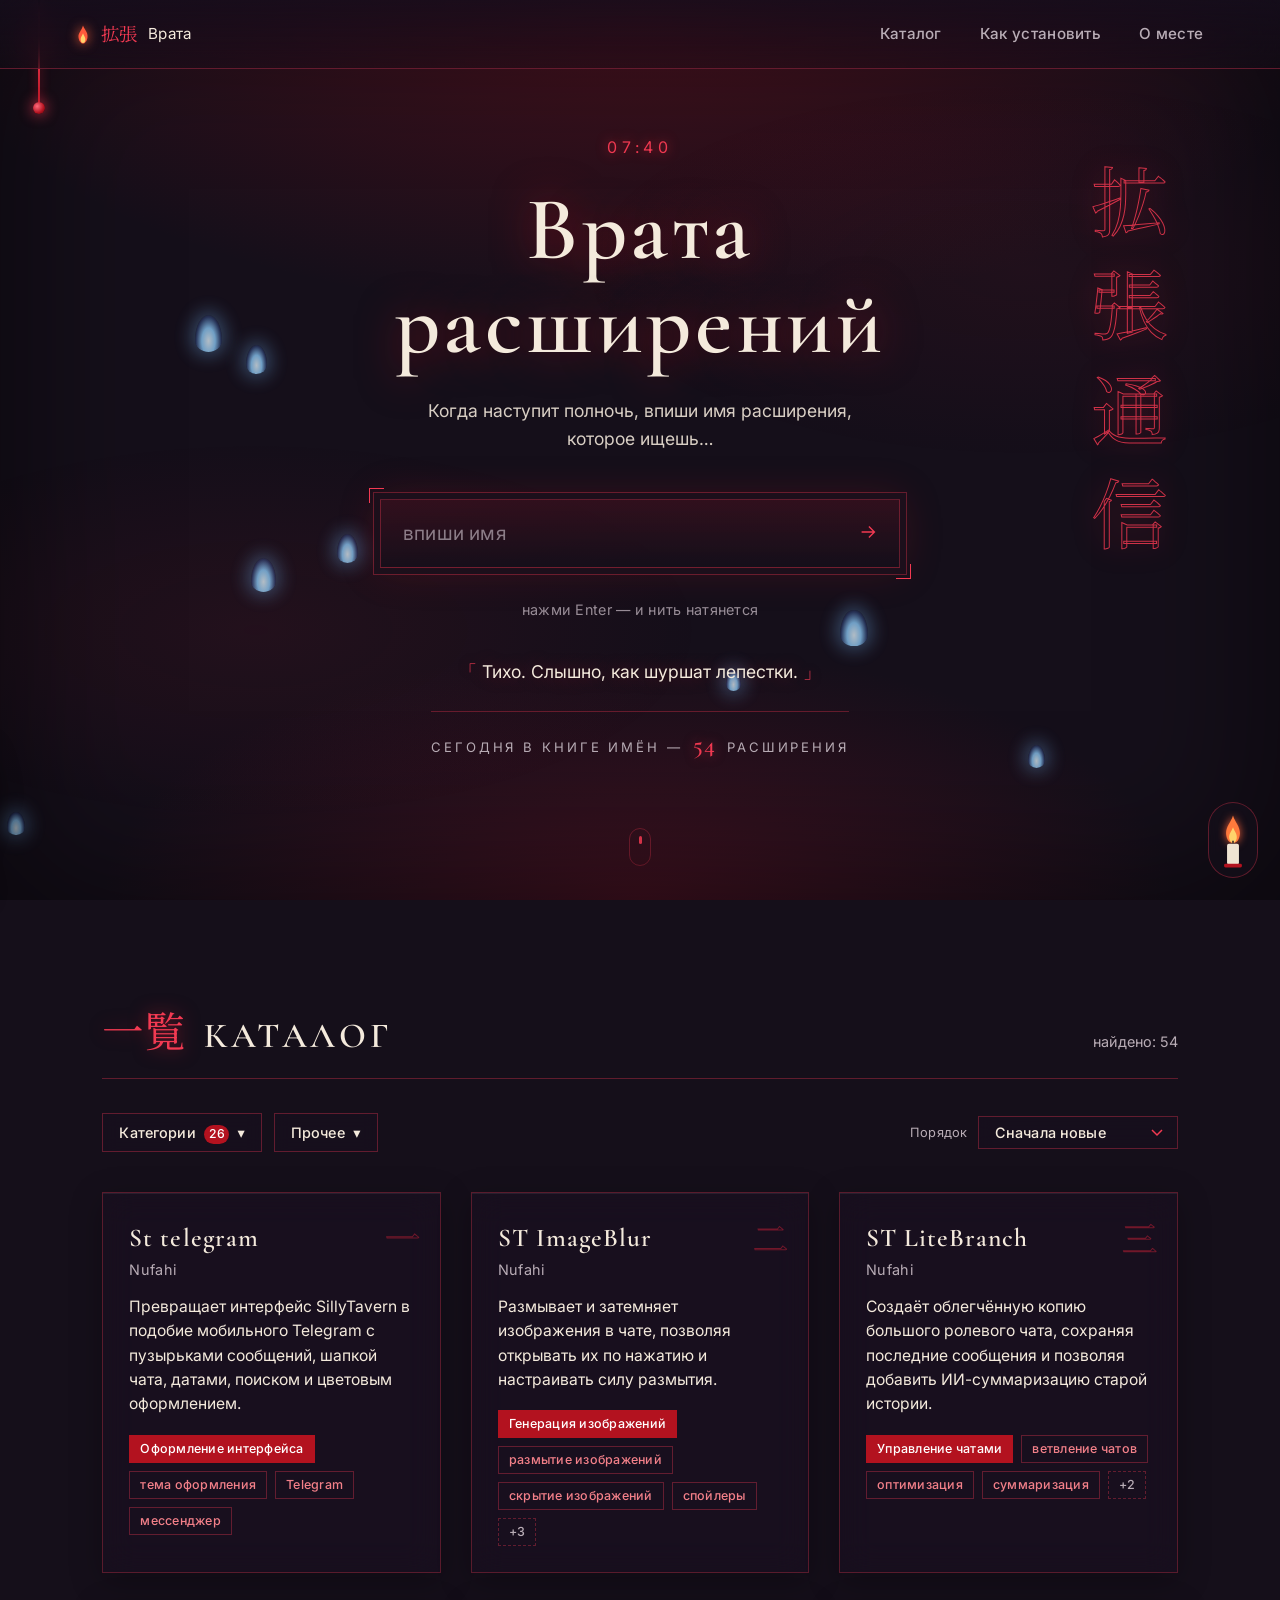
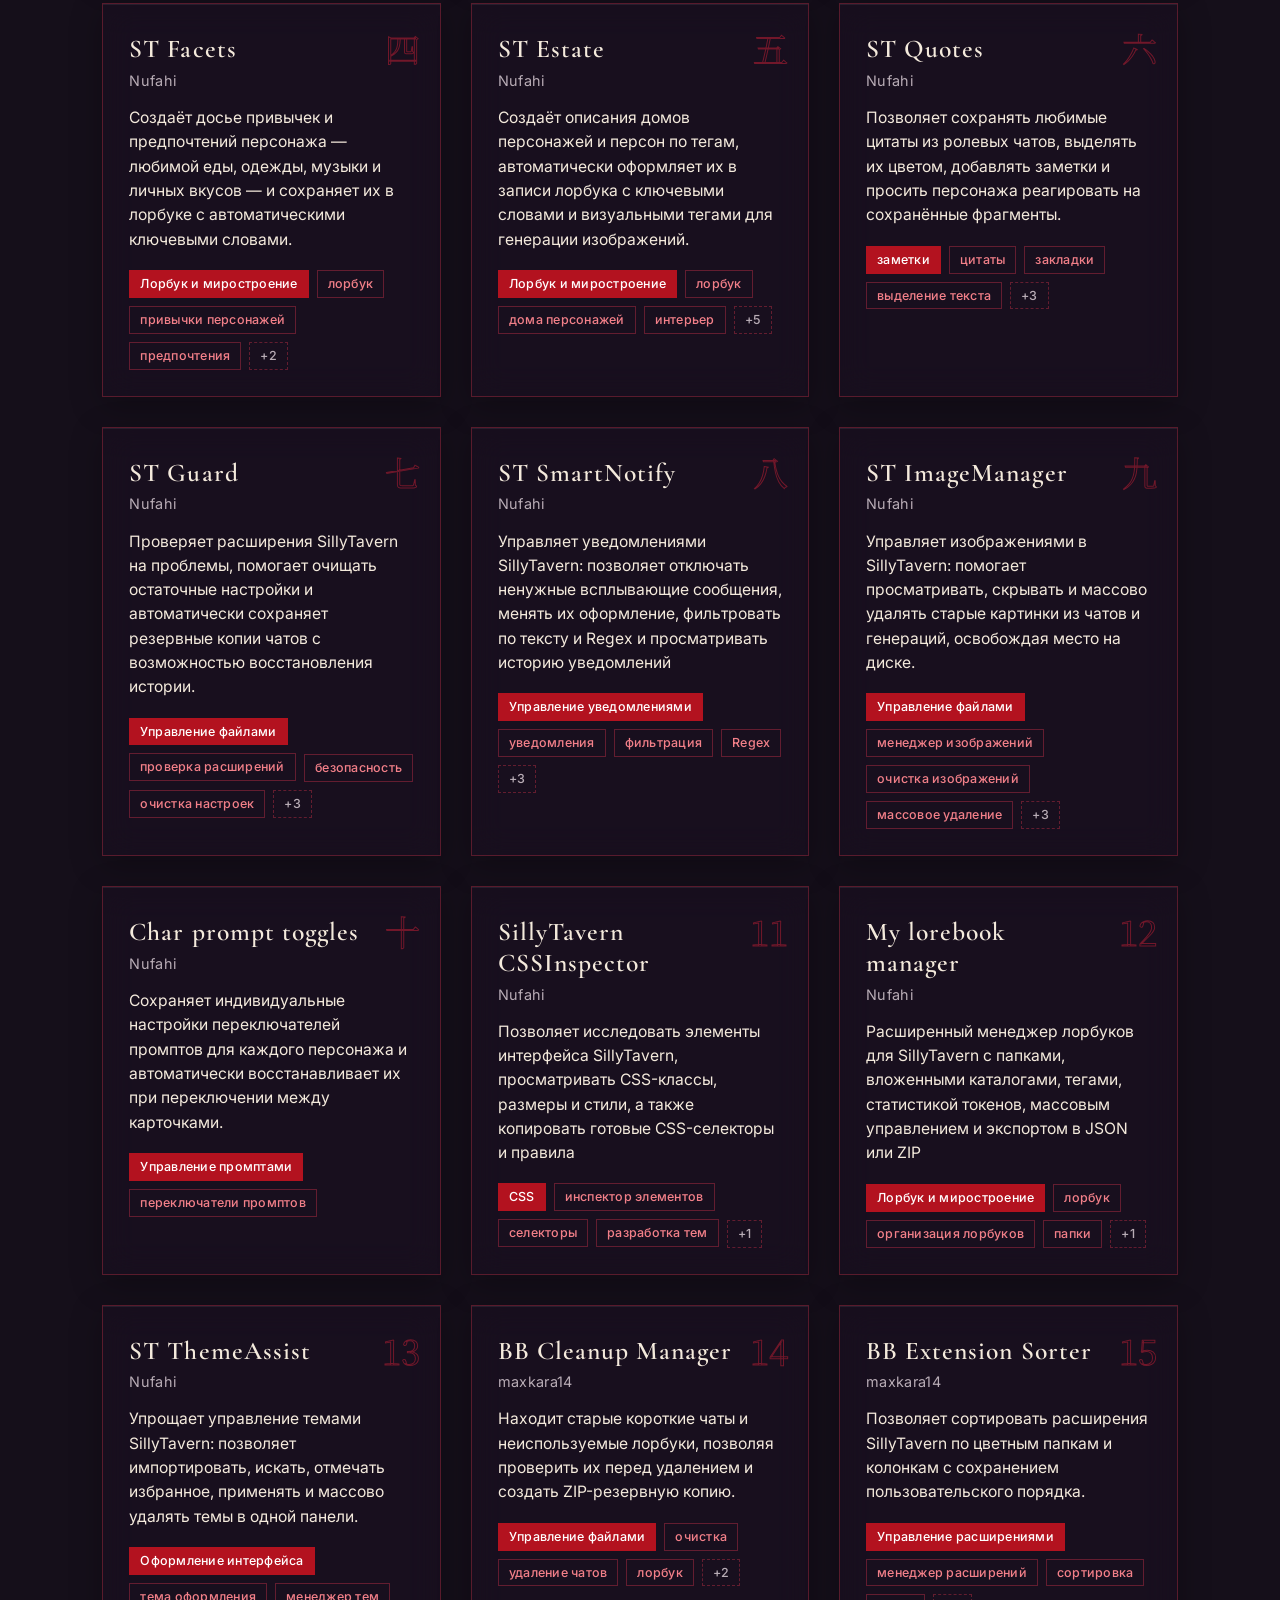
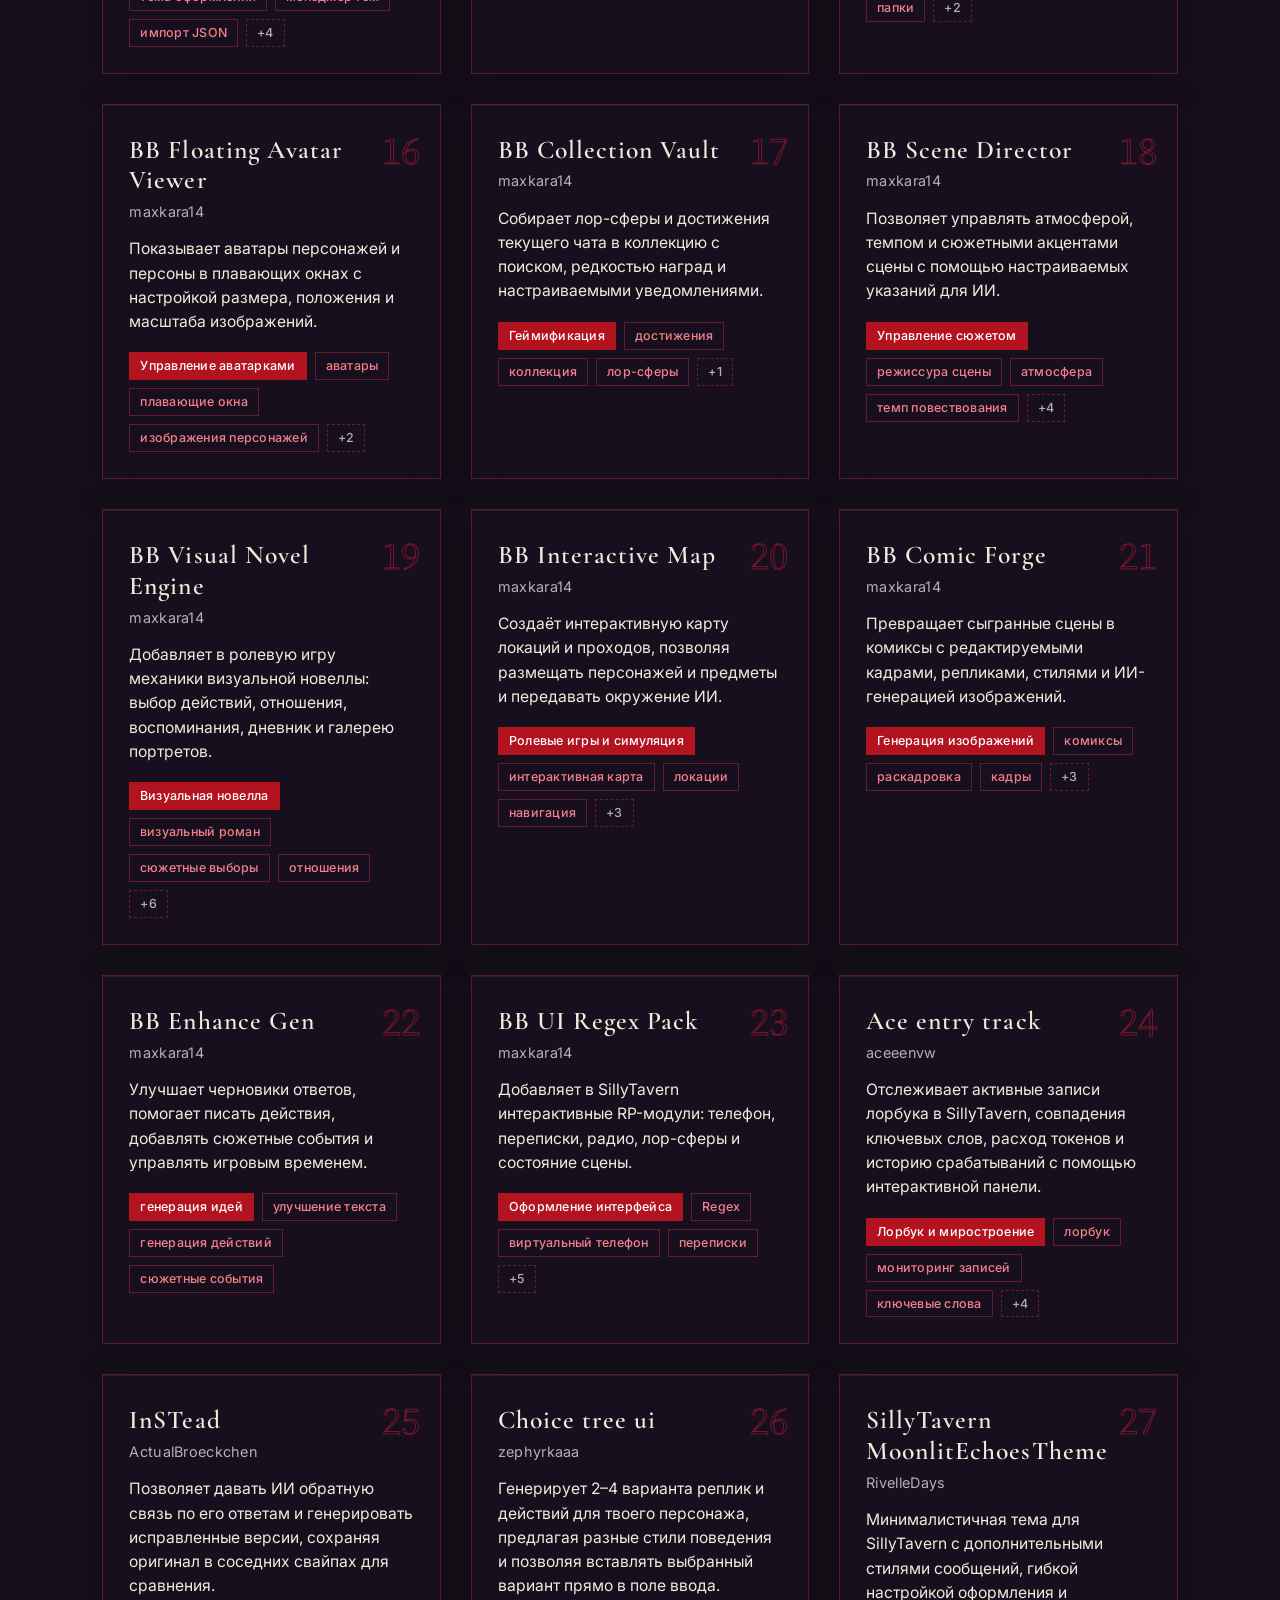
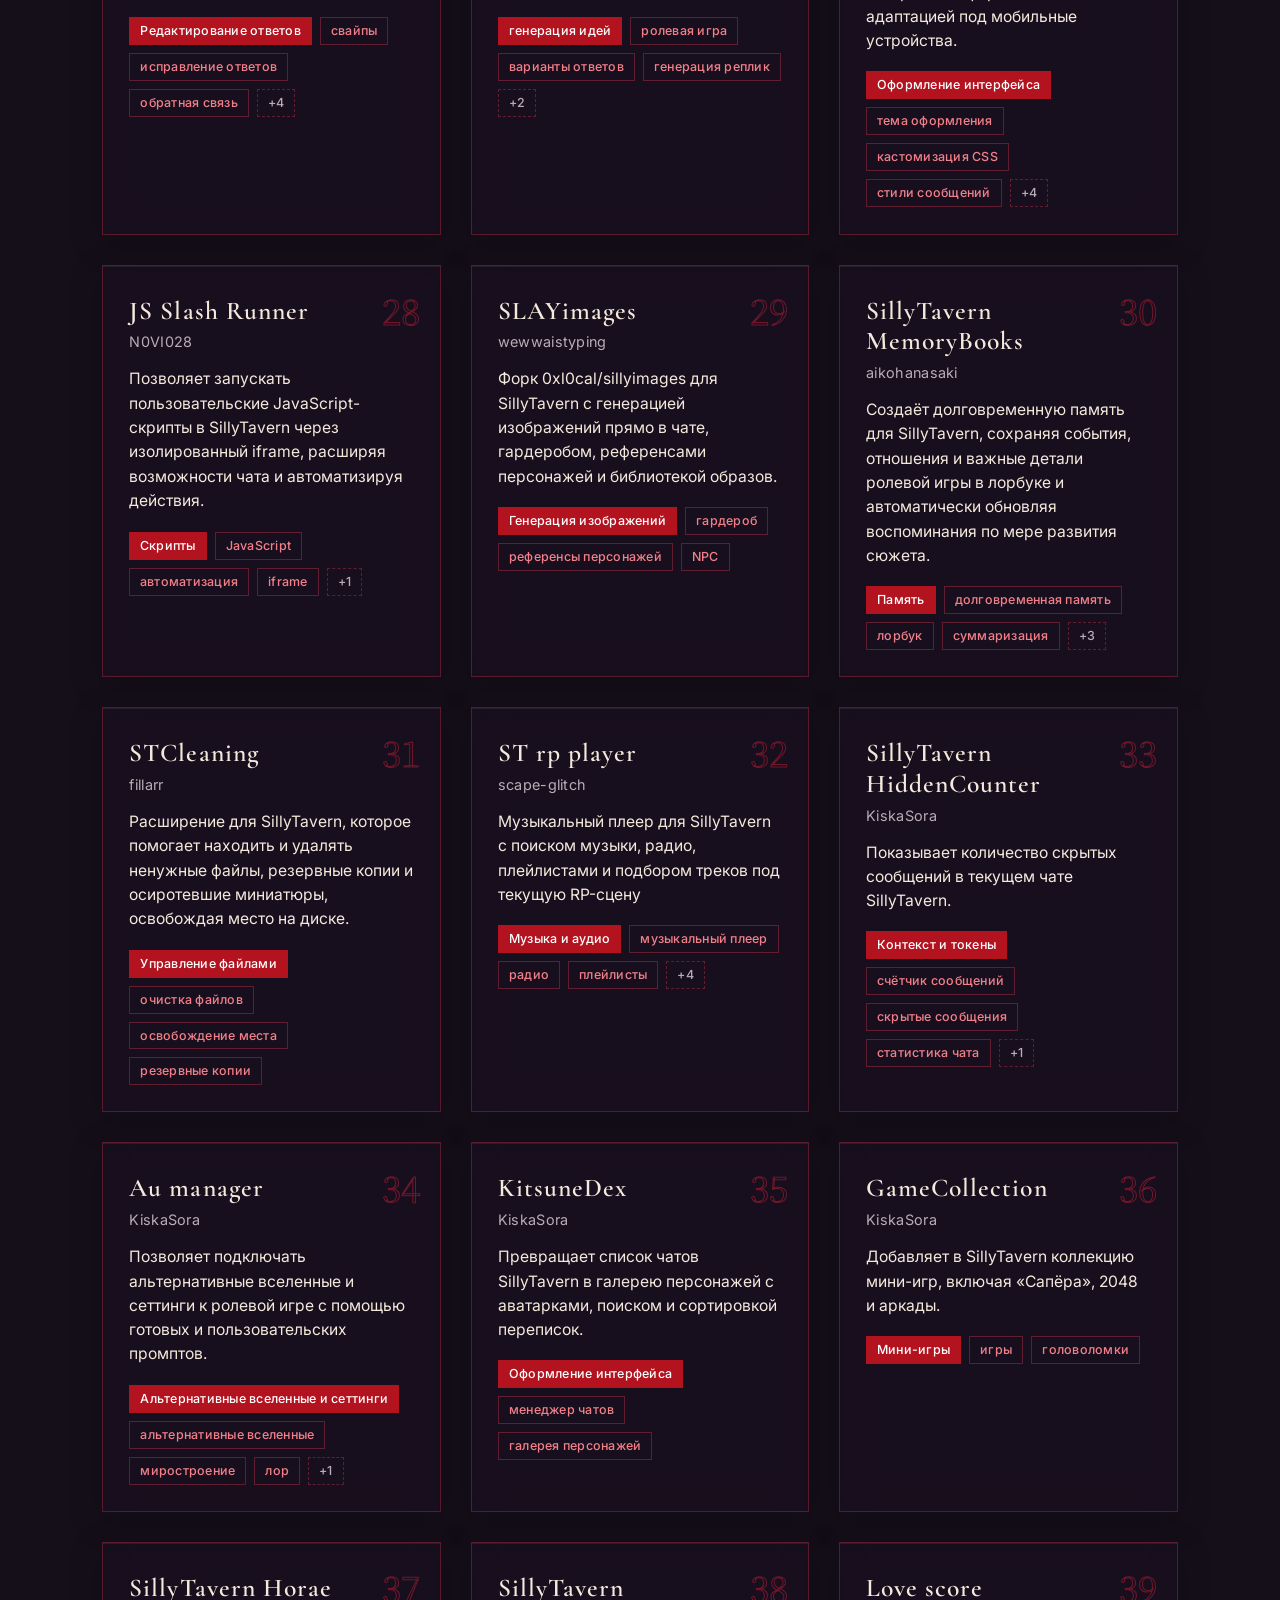
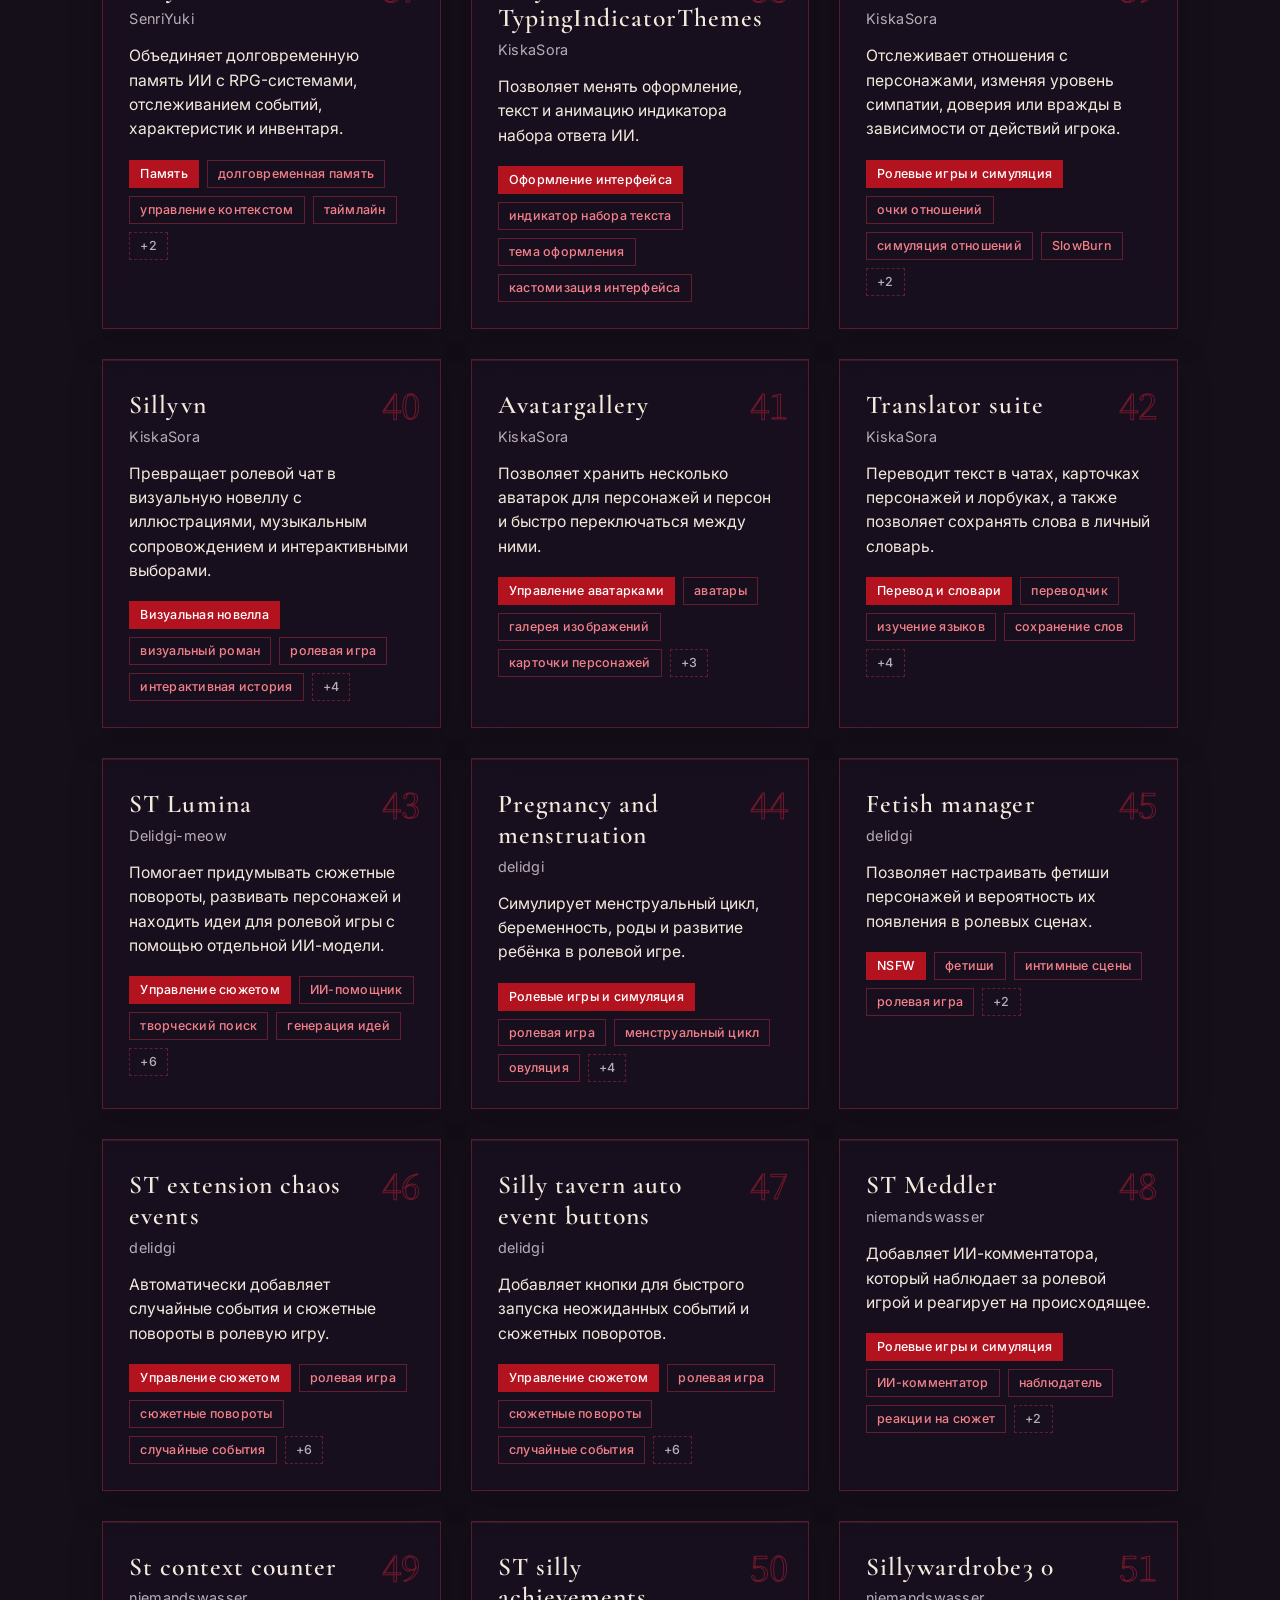
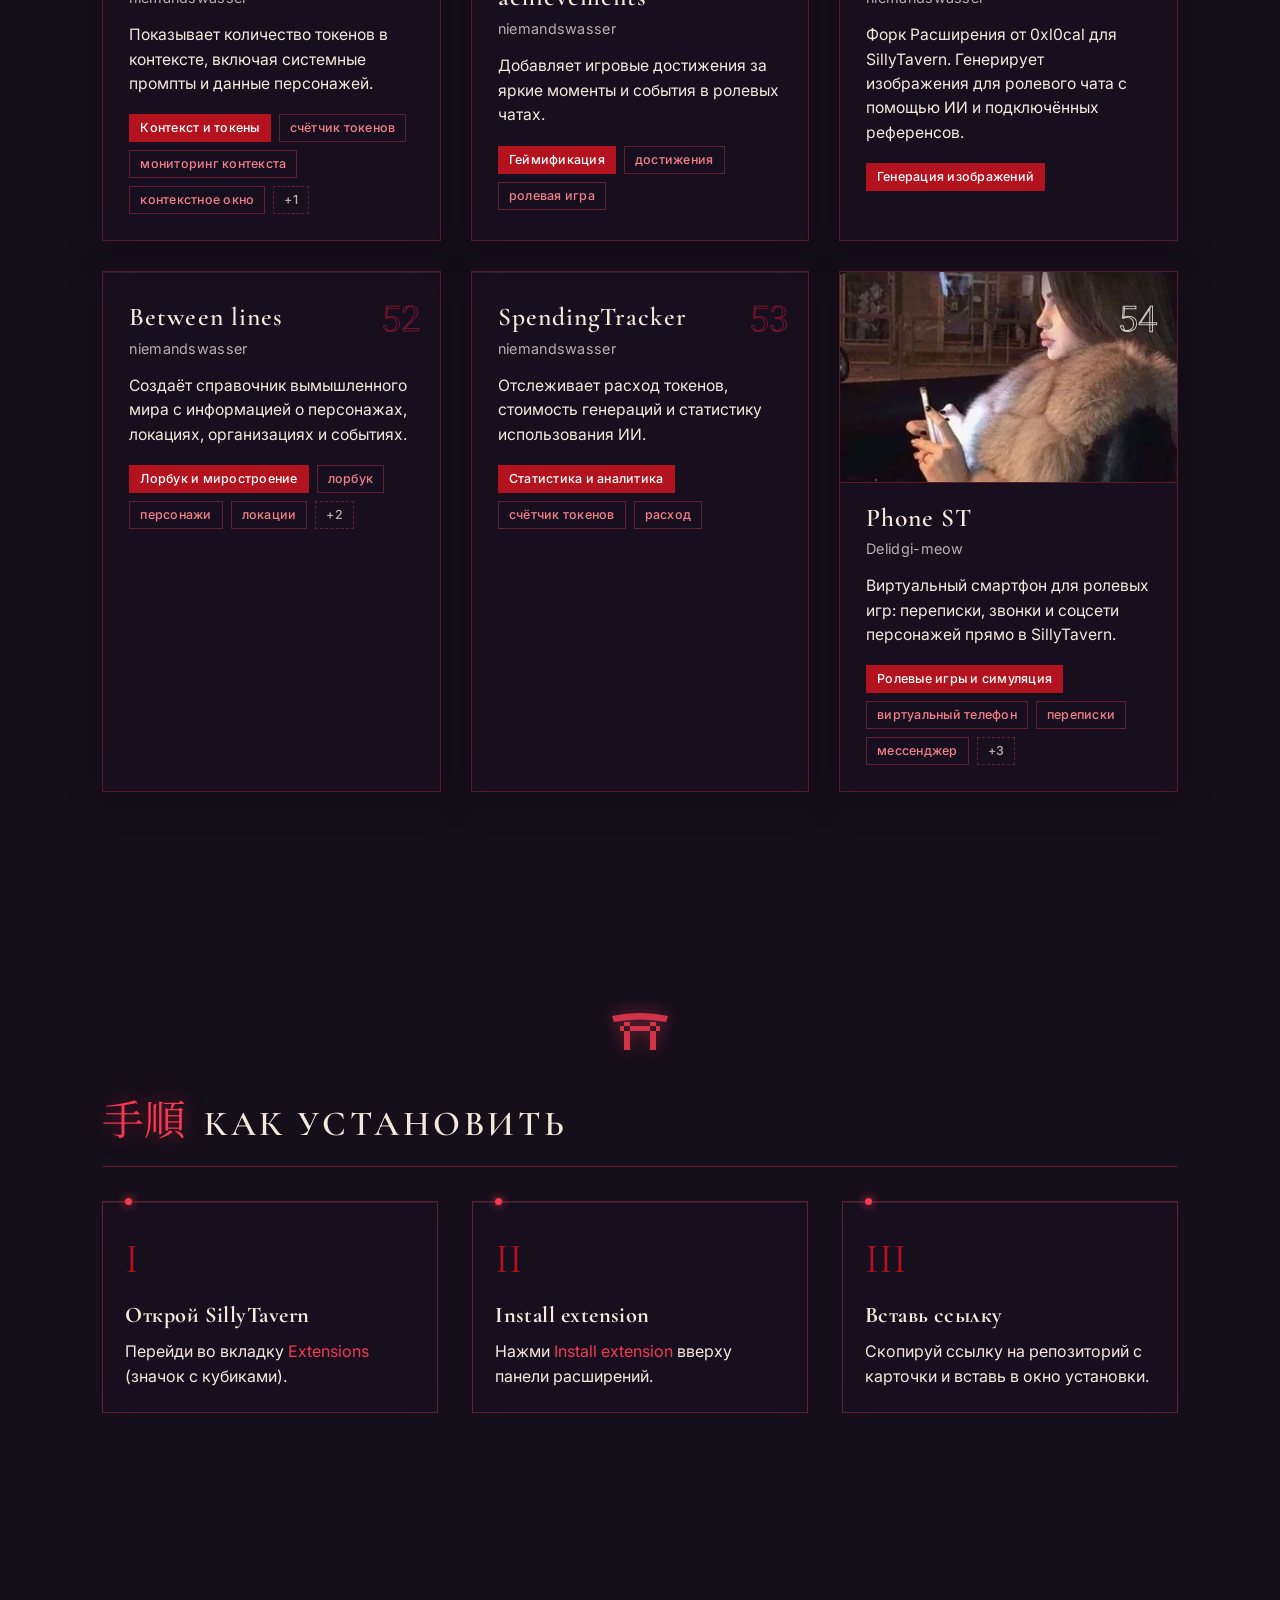
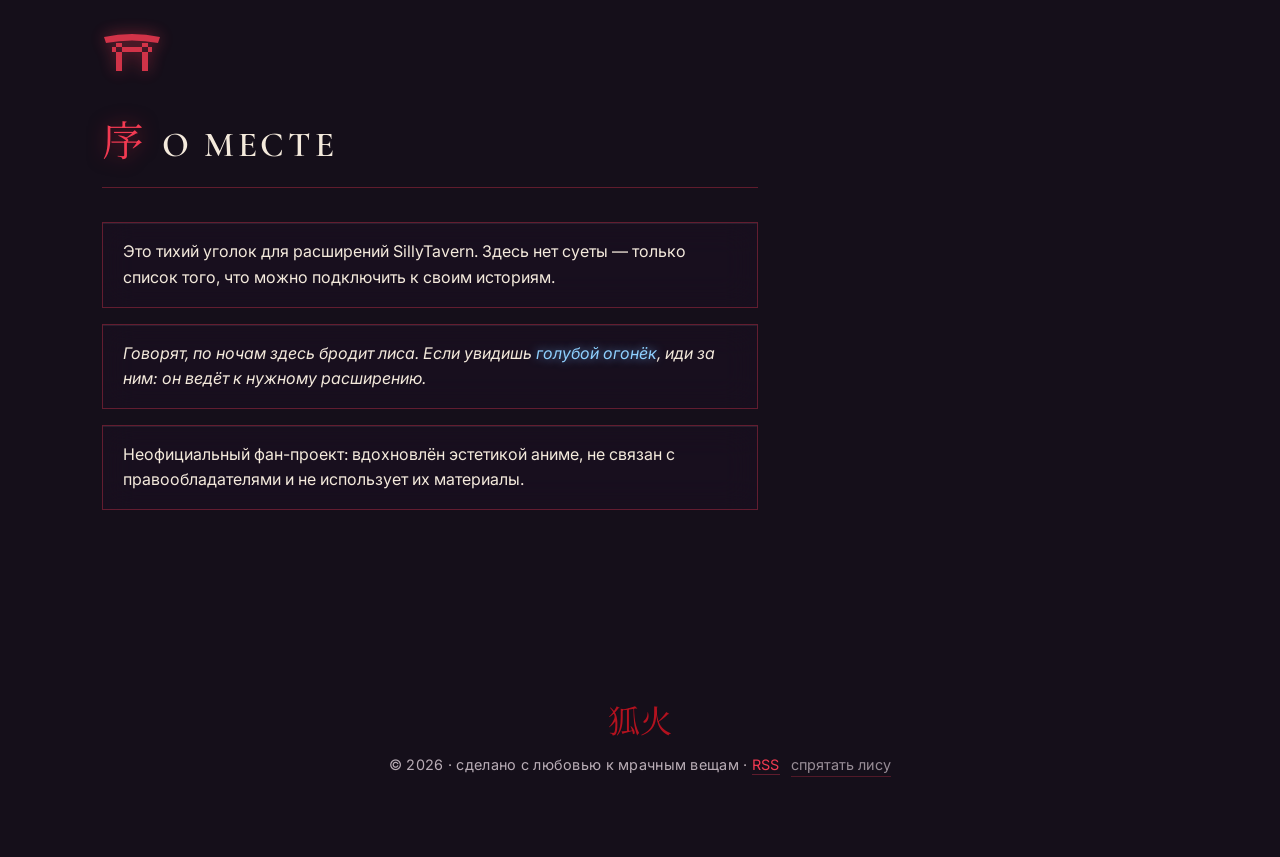
==== commit fa6d99b9: "Tags: merge synonyms, add tag search, scrollable tag panel TAG_ALIASES in script.js merges obvious d" ====
--- a/index.html
+++ b/index.html
@@ -103,7 +103,9 @@
         </div>
         <div class="extra" id="extra" hidden>
           <p class="extra-title">Прочие теги</p>
+          <input class="tagfind" id="tagfind" type="search" placeholder="найти тег…" autocomplete="off" spellcheck="false" aria-label="Поиск по тегам" hidden>
           <div class="extra-chips" id="extra-chips" role="group" aria-label="Прочие теги"></div>
+          <p class="tag-empty" id="tagempty" hidden>Такого тега нет</p>
           <button class="showall" id="showall" type="button" hidden></button>
         </div>
       </div>
--- a/filters.css
+++ b/filters.css
@@ -42,7 +42,16 @@
   background:linear-gradient(160deg,rgba(72,17,32,.35),rgba(30,22,38,.6));animation:rise .4s both;
 }
 .extra-title{margin-bottom:12px;font-family:var(--serif);font-size:.72rem;letter-spacing:.22em;text-transform:uppercase;color:var(--ash)}
-.extra-chips{display:flex;flex-wrap:wrap;gap:8px}
+.extra-chips{display:flex;flex-wrap:wrap;gap:8px;max-height:min(42vh,340px);overflow-y:auto;padding-right:6px;overscroll-behavior:contain}
+.tagfind{
+  display:block;width:100%;max-width:340px;margin-bottom:14px;padding:8px 14px;
+  font-family:var(--ui,inherit);font-size:.9rem;color:var(--bone);
+  background:rgba(0,0,0,.35);border:1px solid var(--line);border-radius:0;outline:0;transition:border-color .3s;
+}
+.tagfind:focus{border-color:var(--crimson)}
+.tagfind::placeholder{color:var(--ash)}
+.tag-empty{margin-top:6px;color:var(--ash);font-size:.9rem}
+[data-theme="light"] .tagfind{background:rgba(255,255,255,.65)}
 .tagchip{
   font:inherit;font-family:var(--serif);letter-spacing:.1em;text-transform:uppercase;font-size:.72rem;
   padding:4px 12px;border:1px solid var(--line);border-radius:99px;background:none;color:var(--ash);cursor:pointer;transition:.25s;
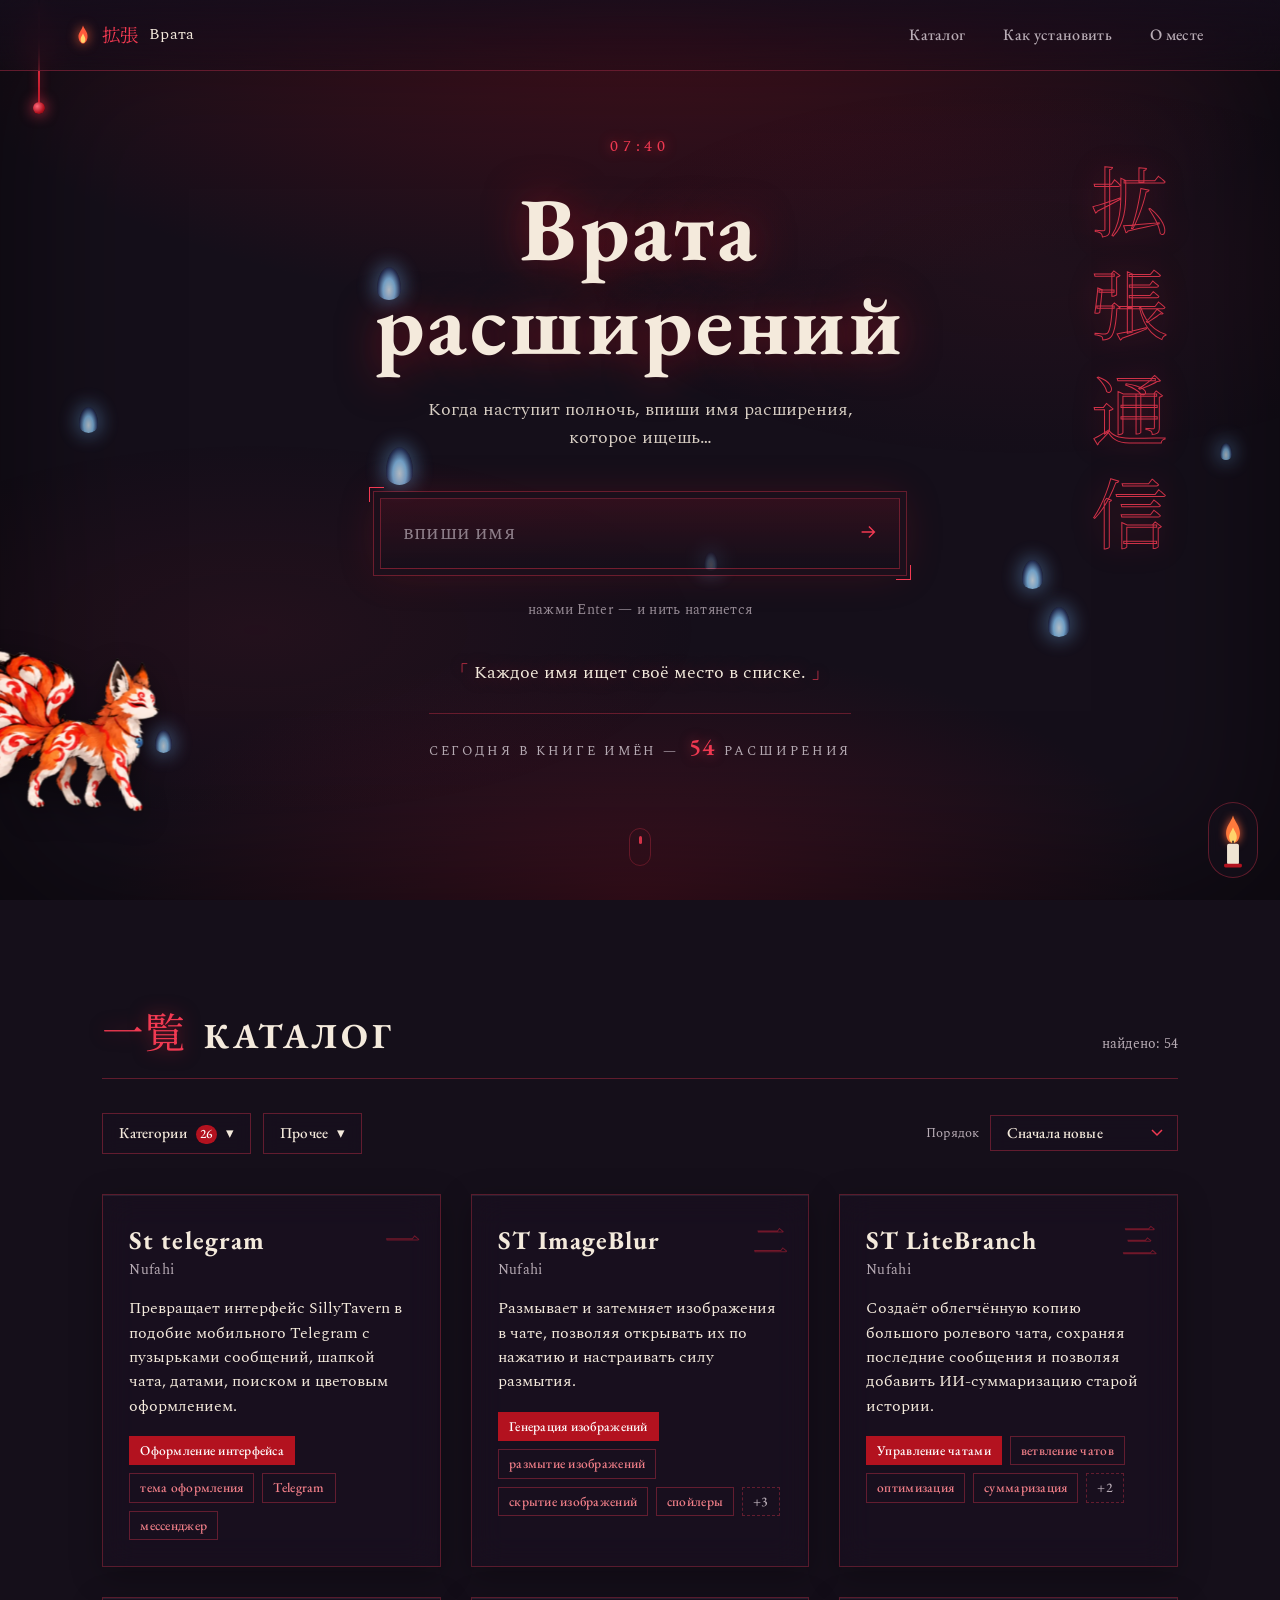
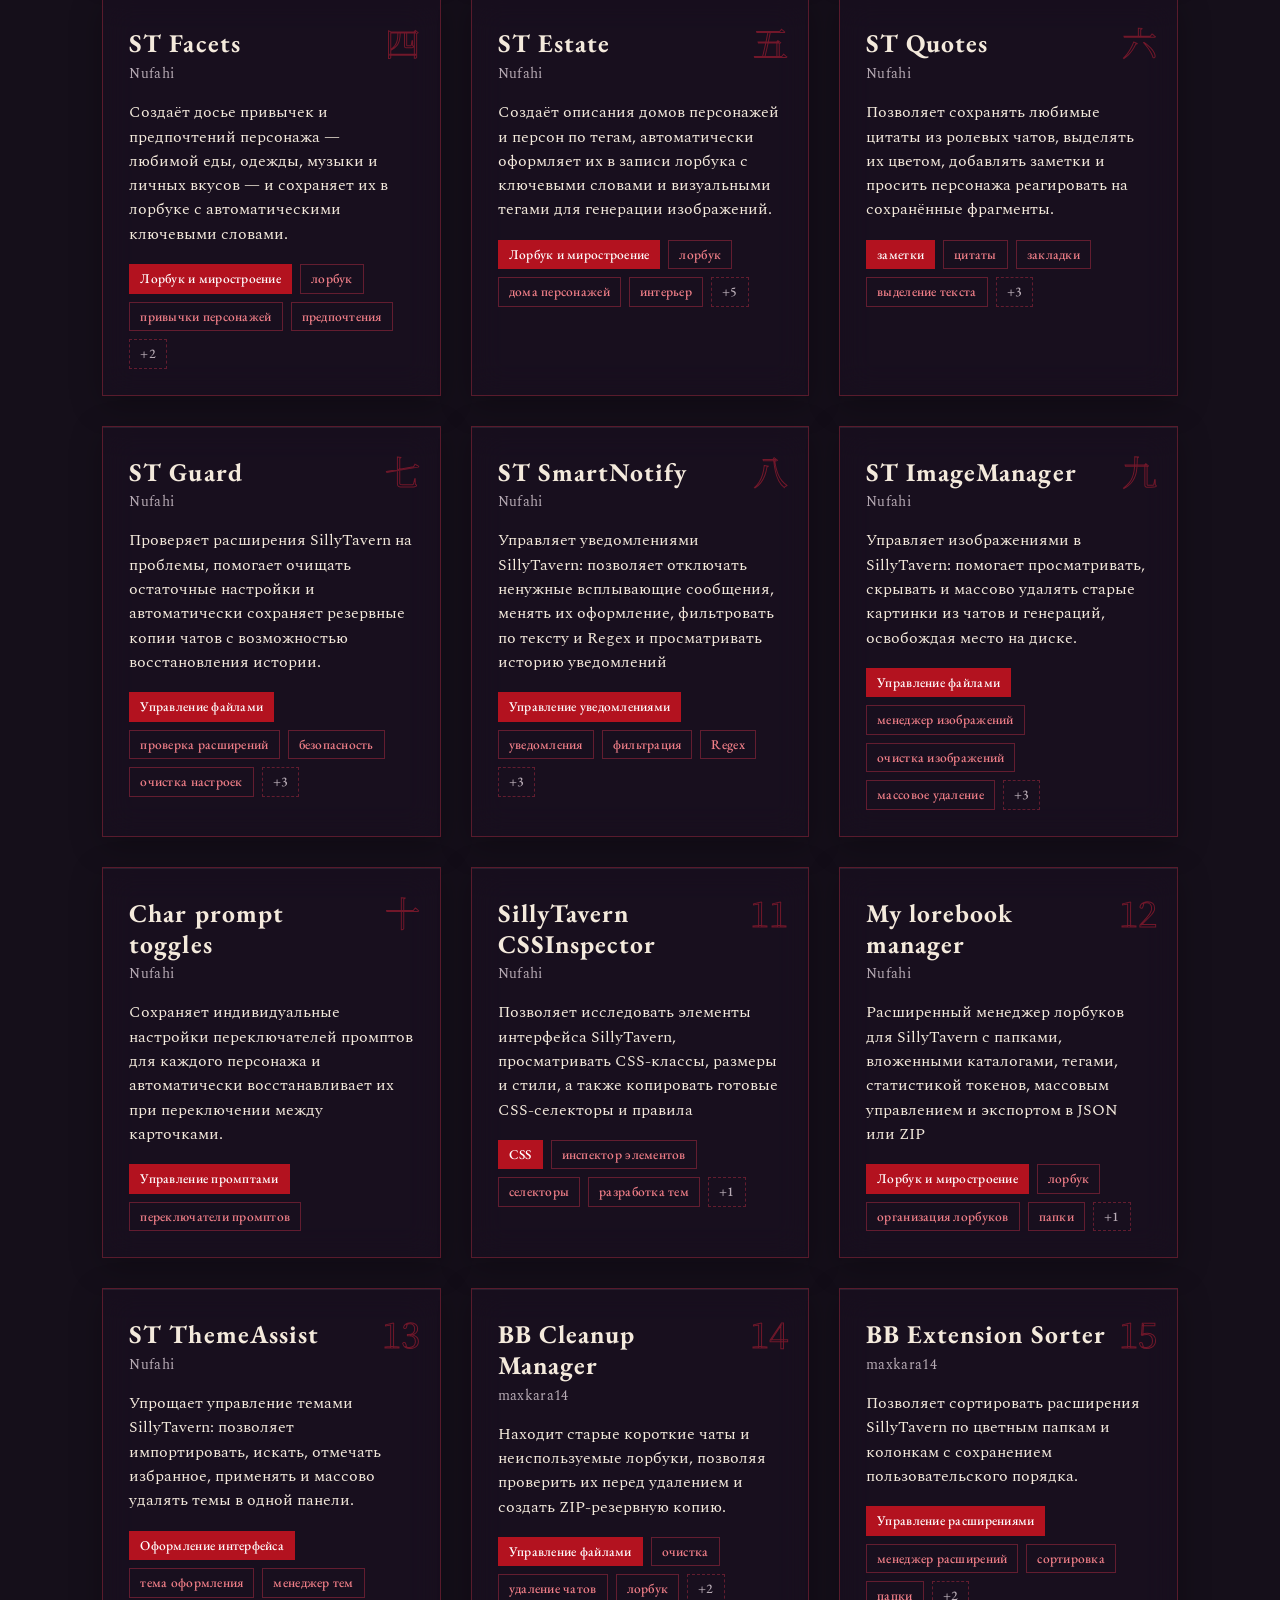
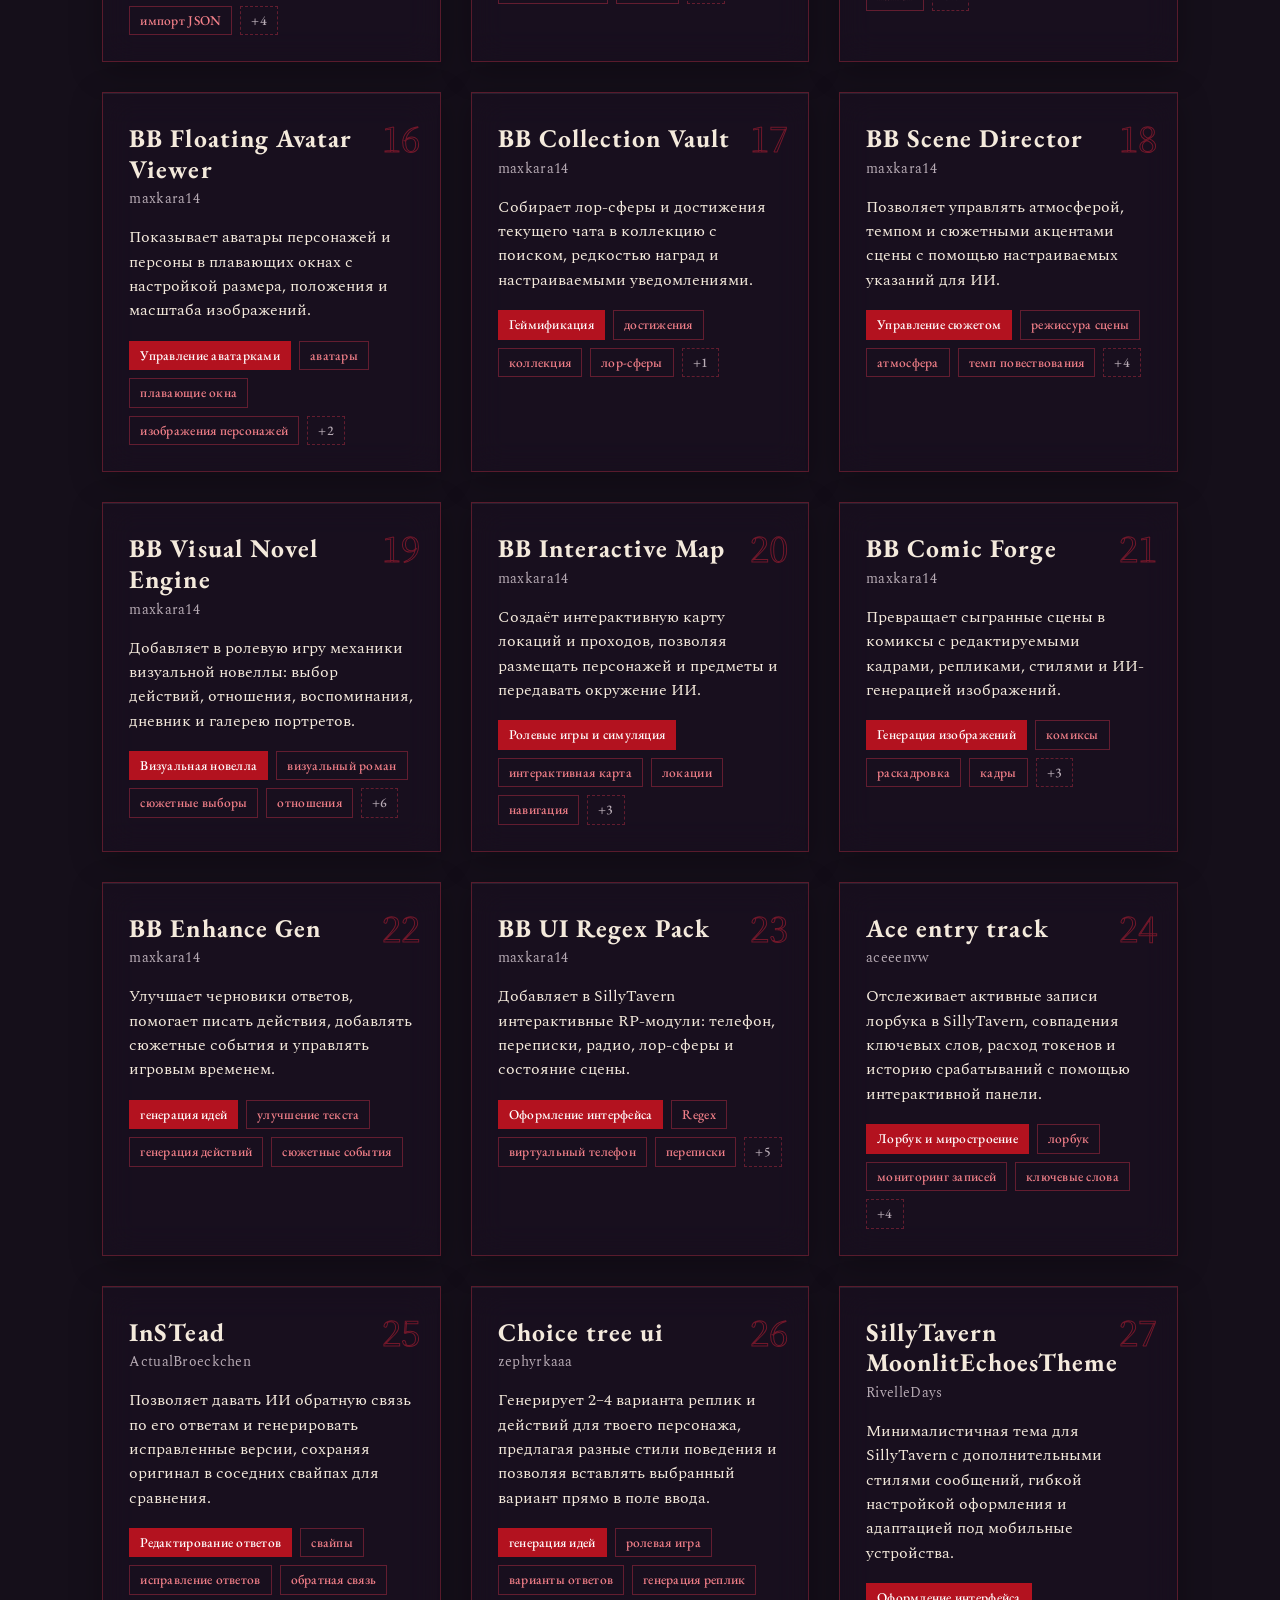
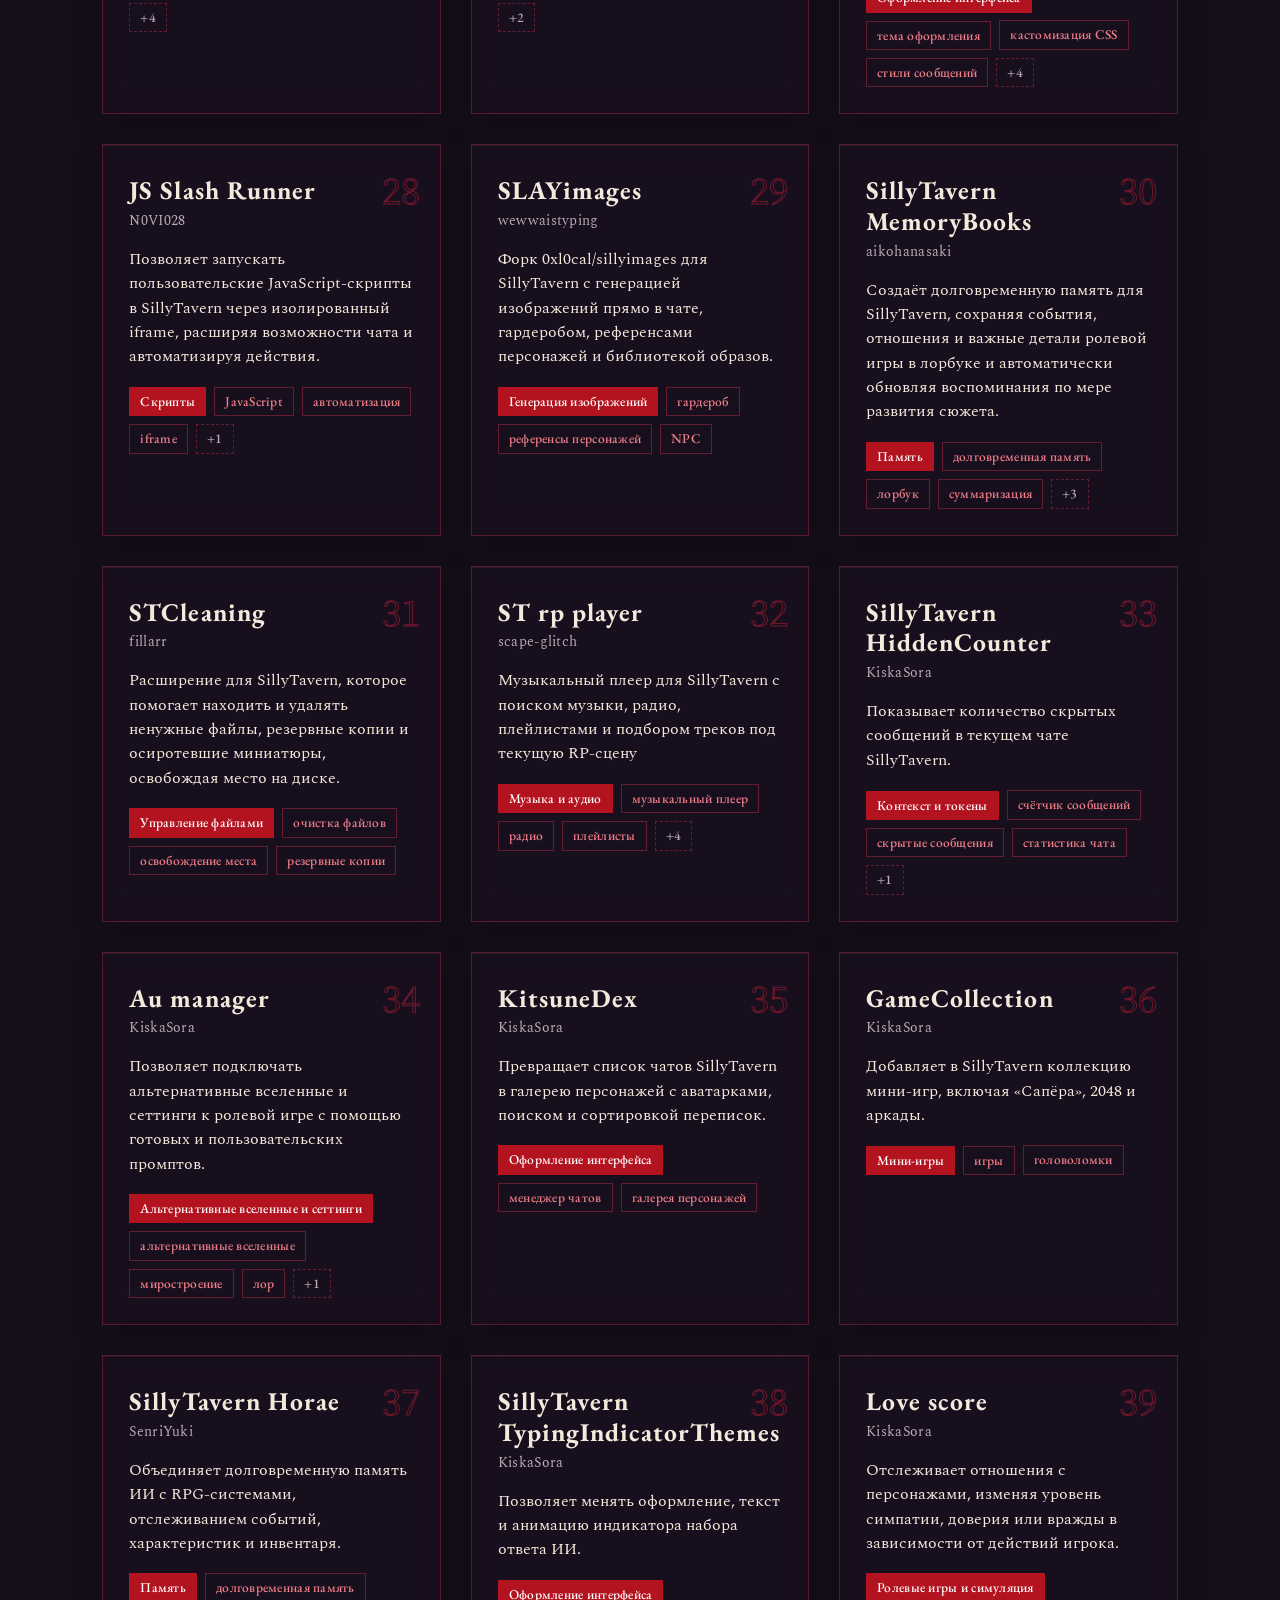
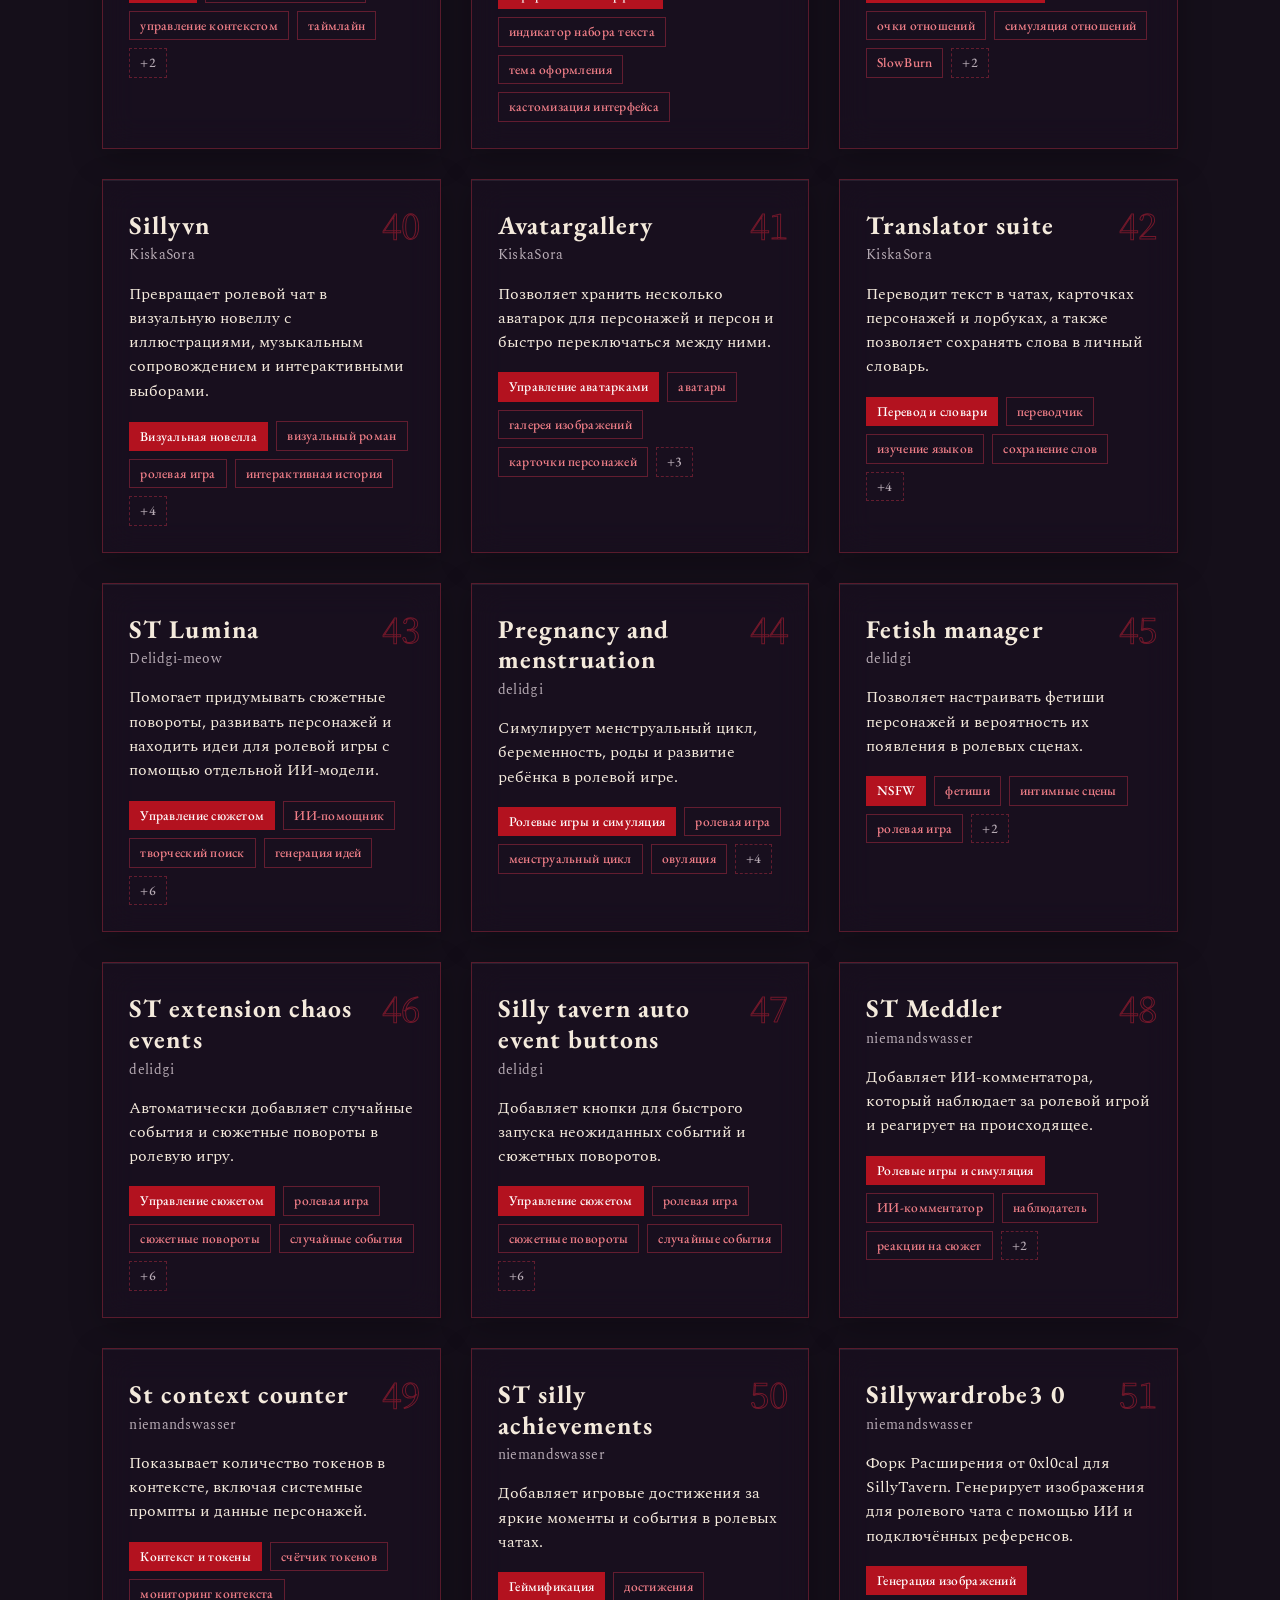
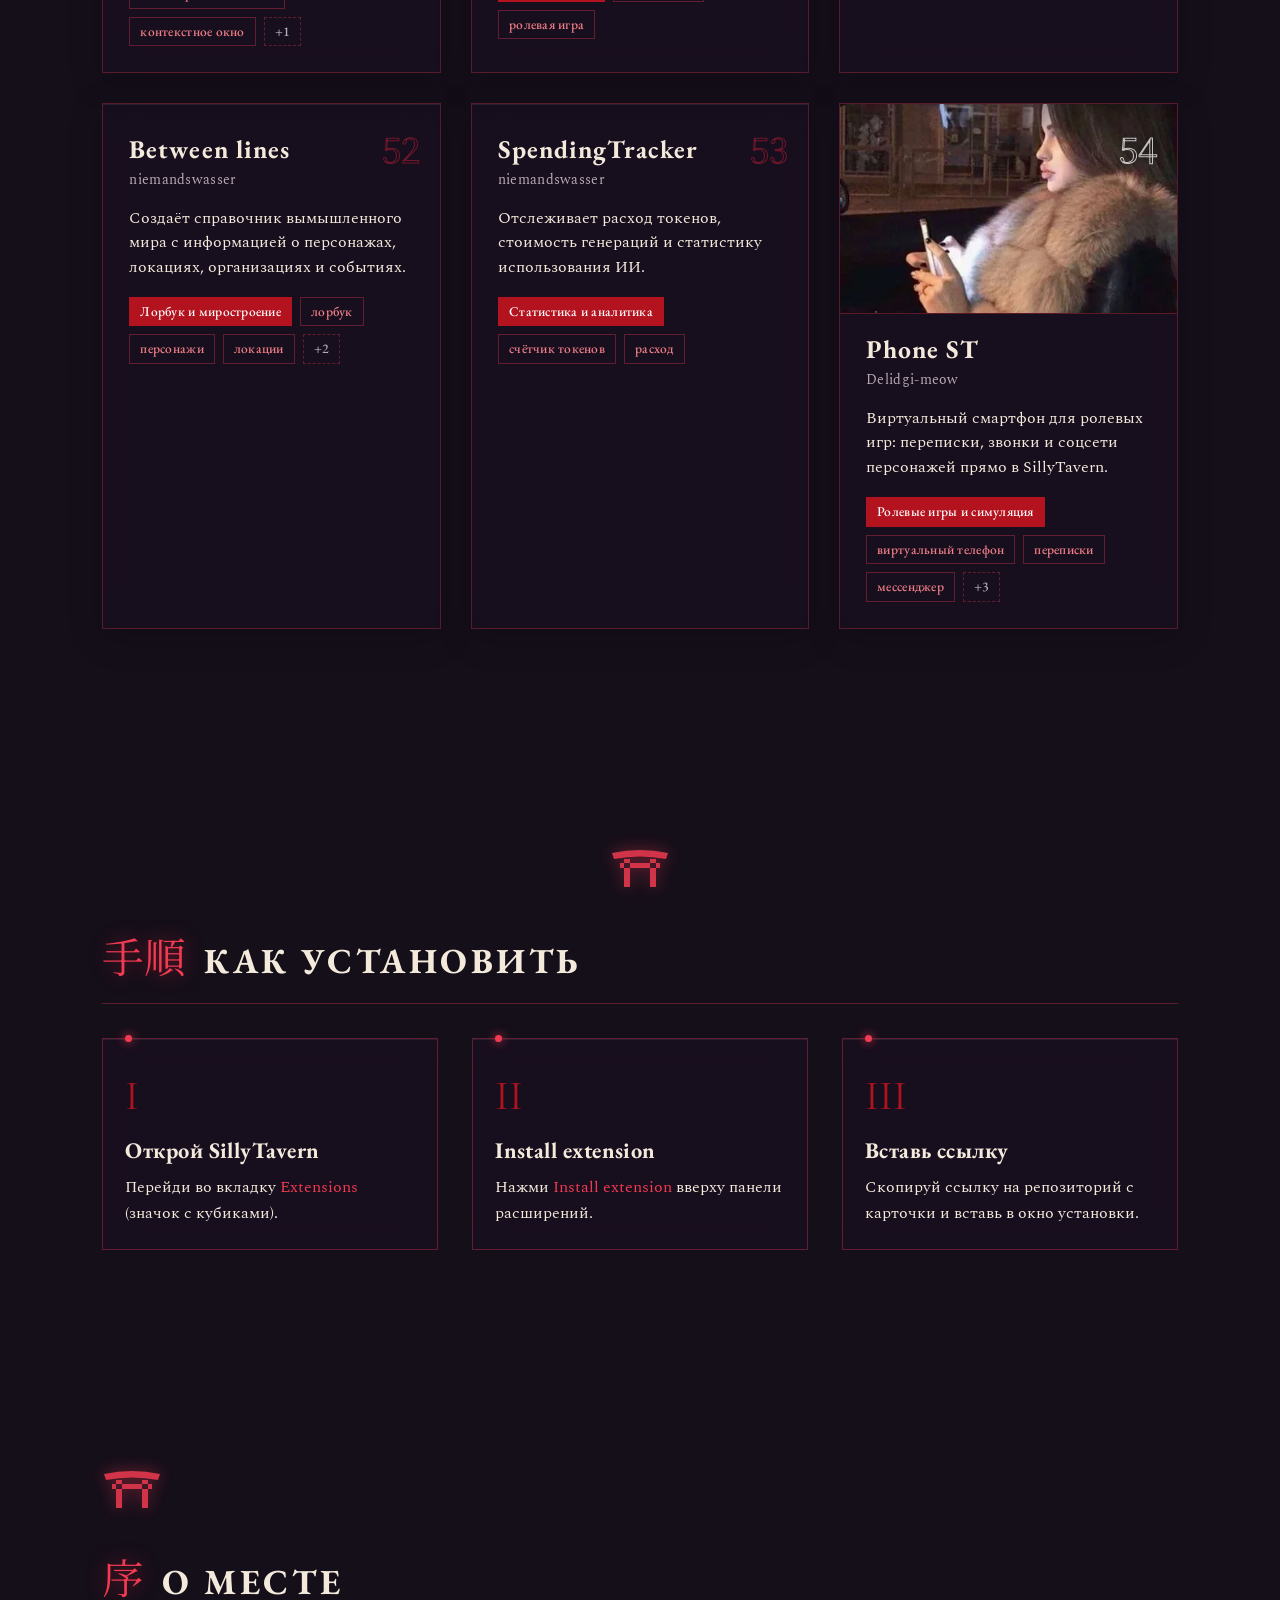
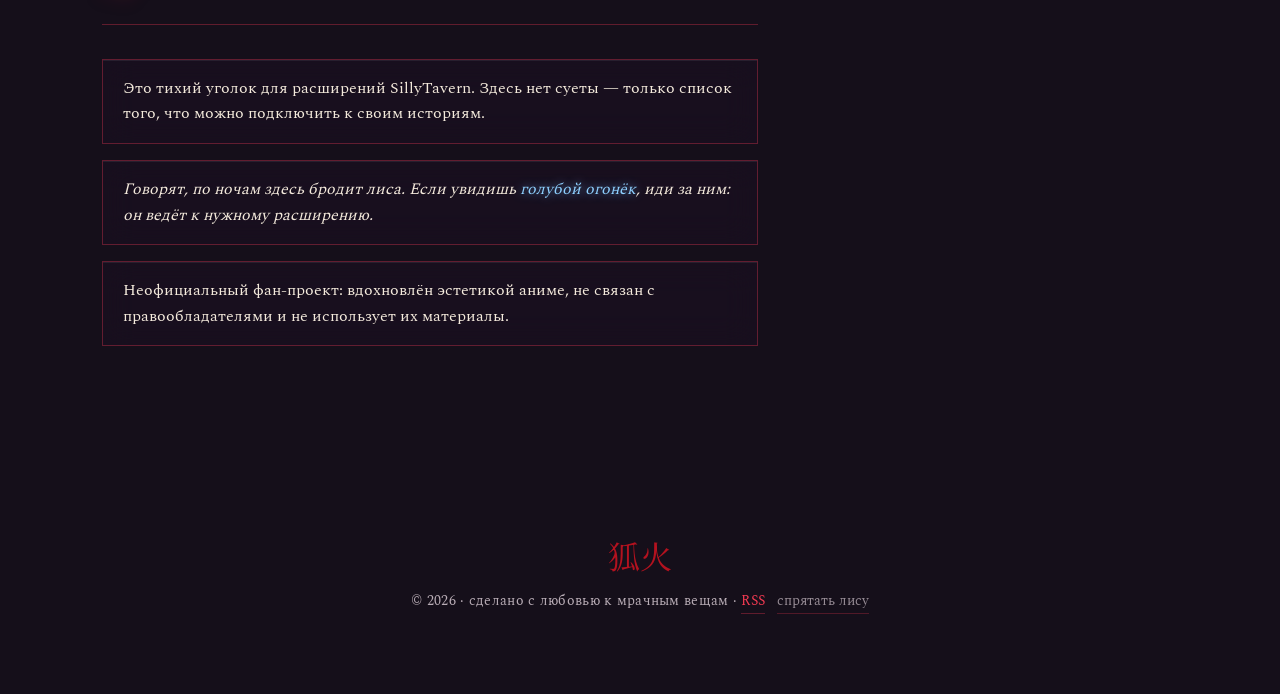
==== commit 39ce15b7: "Fonts: Spectral for UI/body, self-hosted Cormorant for headings Replace Inter with Spectral (readabl" ====
--- a/index.html
+++ b/index.html
@@ -9,7 +9,7 @@
   <script>try{if(!sessionStorage.getItem('gate-intro')&&!matchMedia('(prefers-reduced-motion: reduce)').matches)document.documentElement.classList.add('intro-on')}catch(e){}</script>
   <link rel="preconnect" href="https://fonts.googleapis.com">
   <link rel="preconnect" href="https://fonts.gstatic.com" crossorigin>
-  <link href="https://fonts.googleapis.com/css2?family=Cormorant+Garamond:ital,wght@0,400;0,600;1,400&family=EB+Garamond:wght@400;500&family=Noto+Serif+JP:wght@400;700&family=Inter:wght@400;500;600&display=swap" rel="stylesheet">
+  <link href="https://fonts.googleapis.com/css2?family=Cormorant+Garamond:ital,wght@0,400;0,600;1,400&family=EB+Garamond:wght@400;500&family=Noto+Serif+JP:wght@400;700&display=swap" rel="stylesheet">
   <link rel="stylesheet" href="style.css">
   <script>try{var t=localStorage.getItem('gate-theme');if(t==='light'||t==='dark')document.documentElement.dataset.theme=t}catch(e){}</script>
   <link rel="stylesheet" href="intro.css">
--- a/readable.css
+++ b/readable.css
@@ -1,11 +1,23 @@
+/* ---------- шрифты Spectral и Cormorant Garamond (свой хостинг, кириллица + латиница) ---------- */
+@font-face{font-family:'Spectral';font-style:normal;font-weight:400;font-display:swap;src:url(fonts/spectral-cyrillic-400-normal.woff2) format('woff2');unicode-range:U+0301,U+0400-045F,U+0490-0491,U+04B0-04B1,U+2116}
+@font-face{font-family:'Spectral';font-style:normal;font-weight:400;font-display:swap;src:url(fonts/spectral-latin-400-normal.woff2) format('woff2');unicode-range:U+0000-00FF,U+0131,U+0152-0153,U+02BB-02BC,U+02C6,U+02DA,U+02DC,U+0304,U+0308,U+0329,U+2000-206F,U+20AC,U+2122,U+2191,U+2193,U+2212,U+2215,U+FEFF,U+FFFD}
+@font-face{font-family:'Spectral';font-style:normal;font-weight:500;font-display:swap;src:url(fonts/spectral-cyrillic-500-normal.woff2) format('woff2');unicode-range:U+0301,U+0400-045F,U+0490-0491,U+04B0-04B1,U+2116}
+@font-face{font-family:'Spectral';font-style:normal;font-weight:500;font-display:swap;src:url(fonts/spectral-latin-500-normal.woff2) format('woff2');unicode-range:U+0000-00FF,U+0131,U+0152-0153,U+02BB-02BC,U+02C6,U+02DA,U+02DC,U+0304,U+0308,U+0329,U+2000-206F,U+20AC,U+2122,U+2191,U+2193,U+2212,U+2215,U+FEFF,U+FFFD}
+@font-face{font-family:'Spectral';font-style:normal;font-weight:600;font-display:swap;src:url(fonts/spectral-cyrillic-600-normal.woff2) format('woff2');unicode-range:U+0301,U+0400-045F,U+0490-0491,U+04B0-04B1,U+2116}
+@font-face{font-family:'Spectral';font-style:normal;font-weight:600;font-display:swap;src:url(fonts/spectral-latin-600-normal.woff2) format('woff2');unicode-range:U+0000-00FF,U+0131,U+0152-0153,U+02BB-02BC,U+02C6,U+02DA,U+02DC,U+0304,U+0308,U+0329,U+2000-206F,U+20AC,U+2122,U+2191,U+2193,U+2212,U+2215,U+FEFF,U+FFFD}
+@font-face{font-family:'Cormorant Garamond';font-style:normal;font-weight:600;font-display:swap;src:url(fonts/cormorant-garamond-cyrillic-600-normal.woff2) format('woff2');unicode-range:U+0301,U+0400-045F,U+0490-0491,U+04B0-04B1,U+2116}
+@font-face{font-family:'Cormorant Garamond';font-style:normal;font-weight:600;font-display:swap;src:url(fonts/cormorant-garamond-latin-600-normal.woff2) format('woff2');unicode-range:U+0000-00FF,U+0131,U+0152-0153,U+02BB-02BC,U+02C6,U+02DA,U+02DC,U+0304,U+0308,U+0329,U+2000-206F,U+20AC,U+2122,U+2191,U+2193,U+2212,U+2215,U+FEFF,U+FFFD}
+@font-face{font-family:'Cormorant Garamond';font-style:normal;font-weight:700;font-display:swap;src:url(fonts/cormorant-garamond-cyrillic-700-normal.woff2) format('woff2');unicode-range:U+0301,U+0400-045F,U+0490-0491,U+04B0-04B1,U+2116}
+@font-face{font-family:'Cormorant Garamond';font-style:normal;font-weight:700;font-display:swap;src:url(fonts/cormorant-garamond-latin-700-normal.woff2) format('woff2');unicode-range:U+0000-00FF,U+0131,U+0152-0153,U+02BB-02BC,U+02C6,U+02DA,U+02DC,U+0304,U+0308,U+0329,U+2000-206F,U+20AC,U+2122,U+2191,U+2193,U+2212,U+2215,U+FEFF,U+FFFD}
+
 /* ---------- читабельность: шрифты + матовое стекло ----------
    Подключается ПОСЛЕДНИМ в index.html (после fox.css), поэтому перебивает остальное.
    Cormorant Garamond остаётся только на крупных заголовках,
-   всё мелкое (кнопки, теги, текст) — на Inter без капса и широких разрядок. */
+   всё мелкое (кнопки, теги, текст) — на Spectral (засечки, но плотный и ровный), без капса и широких разрядок. */
 
 :root{
-  --body:'Inter',system-ui,-apple-system,'Segoe UI',Roboto,sans-serif;
-  --ui:'Inter',system-ui,-apple-system,'Segoe UI',Roboto,sans-serif;
+  --body:'Spectral','EB Garamond',Georgia,'Times New Roman',serif;
+  --ui:'Spectral','EB Garamond',Georgia,'Times New Roman',serif;
   --glass:rgba(26,17,34,.58);
   --glass-strong:rgba(22,14,29,.78);
   --glass-edge:rgba(255,255,255,.07);
@@ -17,9 +29,9 @@
   --glass-edge:rgba(255,255,255,.7);
 }
 
-body{font-family:var(--body);font-size:17px;line-height:1.6}
+body{font-family:var(--body);font-size:18px;line-height:1.6}
 
-/* ----- шрифты: всё мелкое на Inter, без капса ----- */
+/* ----- шрифты: всё мелкое на Spectral, без капса ----- */
 .top,.chip,.more,.reset,.sort-lbl,.sort select,.extra-title,.tagchip,.showall,
 .btn,.skip,.hint,.clock,.tally,.count,.section-head p,.foot,.field,.install code,
 .list button,.imgs .lbl{
@@ -30,27 +42,27 @@
   text-transform:none;
 }
 
-.top{font-size:.95rem;letter-spacing:.02em}
+.top{font-size:1rem;letter-spacing:.02em}
 .top nav a{font-weight:500}
 .hint{font-size:.9rem;letter-spacing:.02em}
 .clock{letter-spacing:.3em}
 .lead,.epigraph{font-family:var(--body);font-style:normal;font-size:1.1rem;color:var(--bone)}
 .lead{opacity:.88}
-.gate input{font-family:var(--ui);font-size:1.2rem;letter-spacing:.01em}
+.gate input{font-family:var(--ui);font-size:1.3rem;letter-spacing:.01em}
 .gate input::placeholder{font-style:normal}
 .foot{letter-spacing:.02em}
 
-.chip,.more,.reset,.sort select{font-size:.9rem;letter-spacing:.01em;font-weight:500}
+.chip,.more,.reset,.sort select{font-size:.95rem;letter-spacing:.01em;font-weight:500}
 .sort-lbl{font-size:.8rem;letter-spacing:.02em}
 .extra-title{font-size:.8rem;letter-spacing:.04em}
-.tagchip{font-size:.82rem;letter-spacing:.01em;font-weight:500}
-.btn{font-size:.9rem;letter-spacing:.02em;font-weight:500}
+.tagchip{font-size:.88rem;letter-spacing:.01em;font-weight:500}
+.btn{font-size:.95rem;letter-spacing:.02em;font-weight:500}
 .skip{font-size:.85rem;letter-spacing:.04em}
 
 .card .by{font-size:.9rem;letter-spacing:.02em}
 .card p{font-size:.98rem;line-height:1.55;color:var(--bone)}
 .tags span{
-  font-size:.78rem;letter-spacing:.02em;font-weight:500;padding:3px 10px;
+  font-size:.84rem;letter-spacing:.02em;font-weight:500;padding:3px 10px;
   color:color-mix(in srgb,var(--crimson) 60%,var(--bone));
 }
 .tags span.cat{color:#fff}
@@ -143,3 +155,6 @@
   :root{--glass:rgba(26,17,34,.9);--glass-strong:rgba(22,14,29,.95)}
   :root[data-theme="light"]{--glass:rgba(255,250,240,.95);--glass-strong:rgba(250,243,230,.97)}
 }
+
+/* заголовки: чуть плотнее, чтобы не терялись на стекле */
+h1,.section-head h2,.card h3,#modal-body h3,#catmodal .cat-title,.steps h3{font-weight:700}
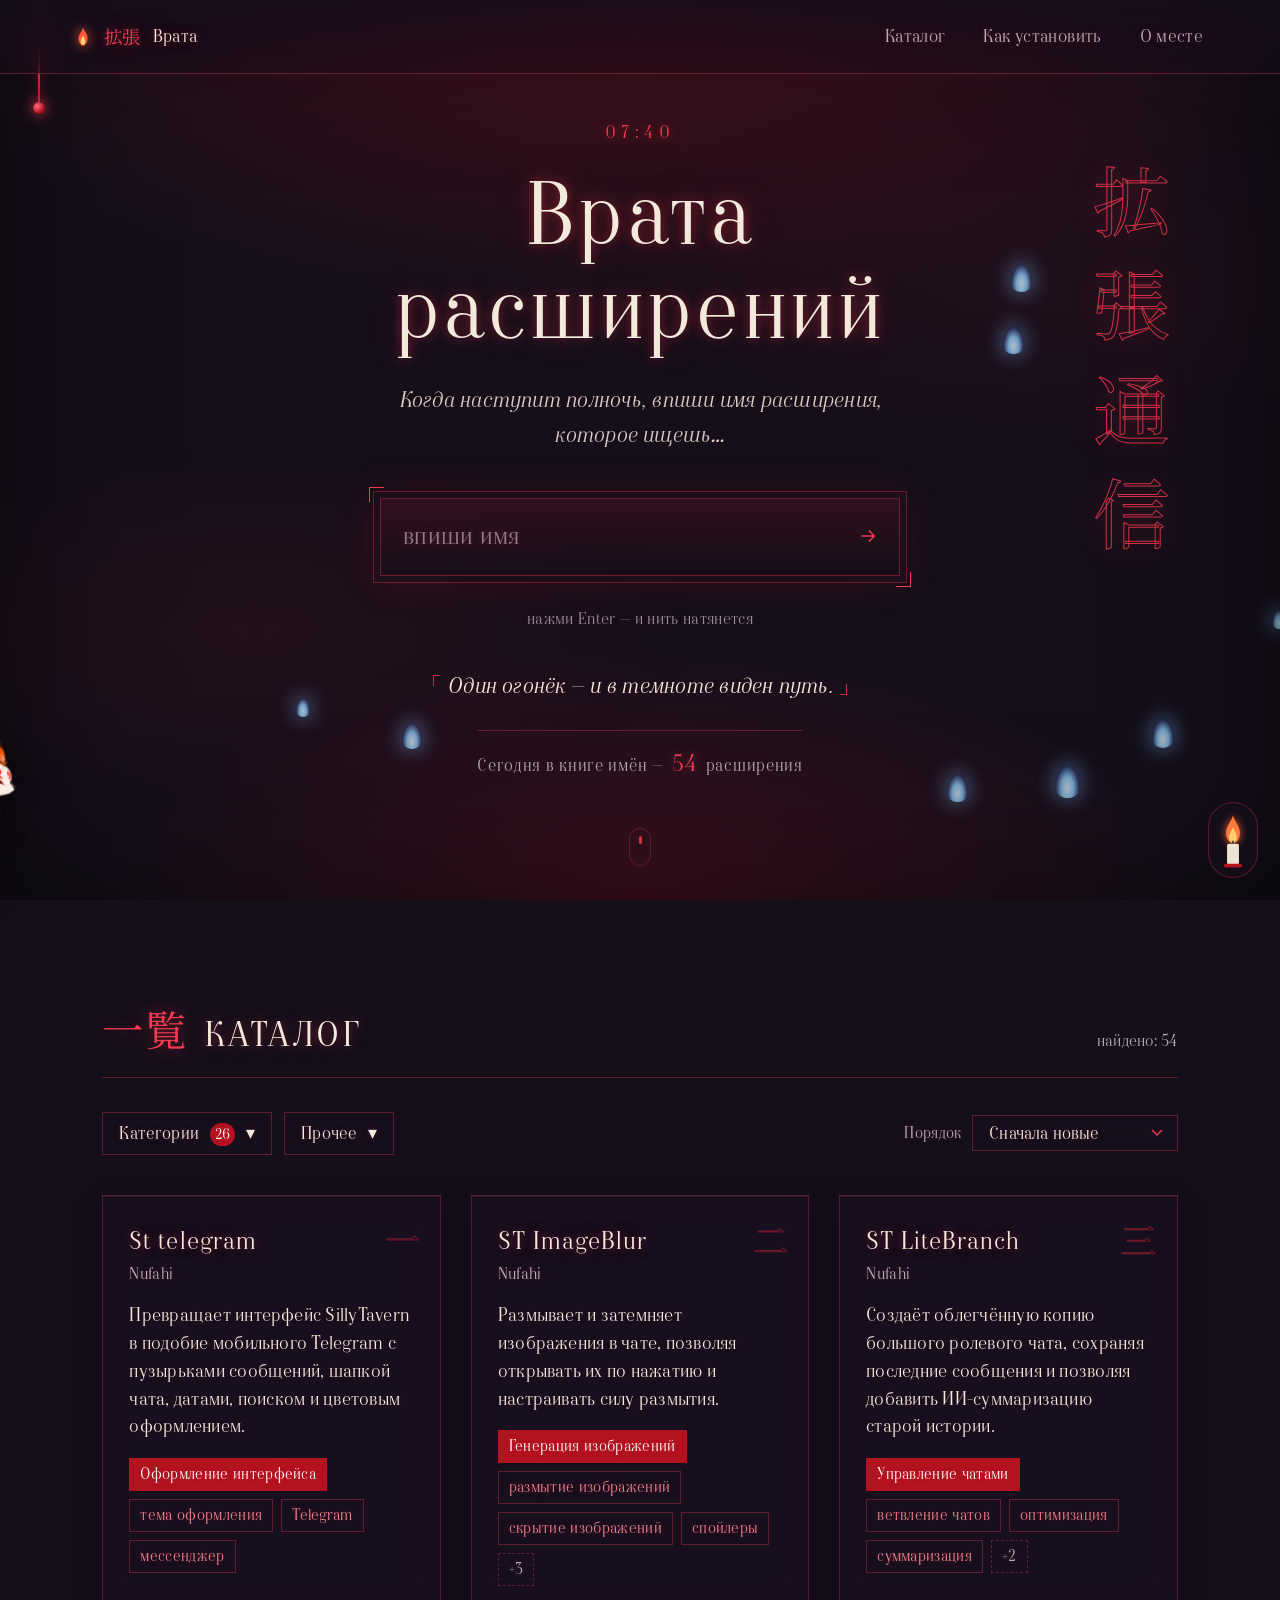
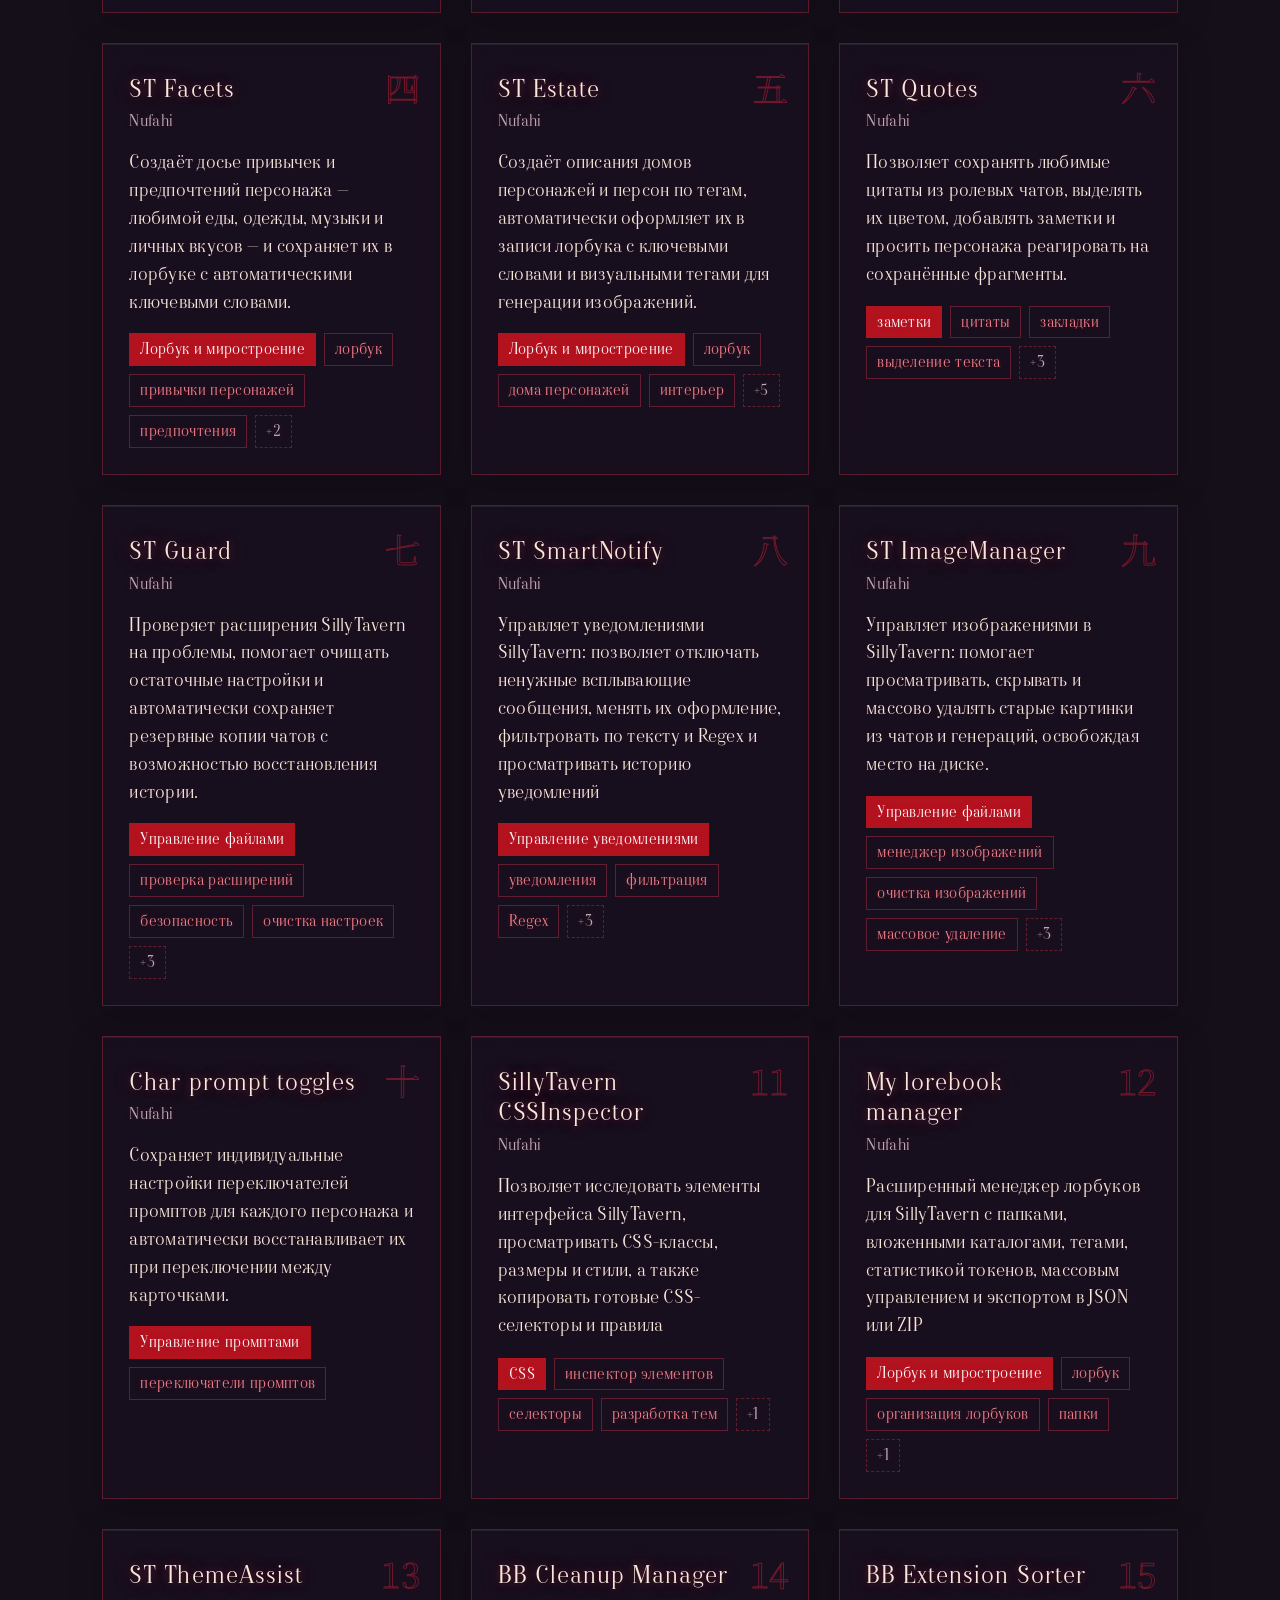
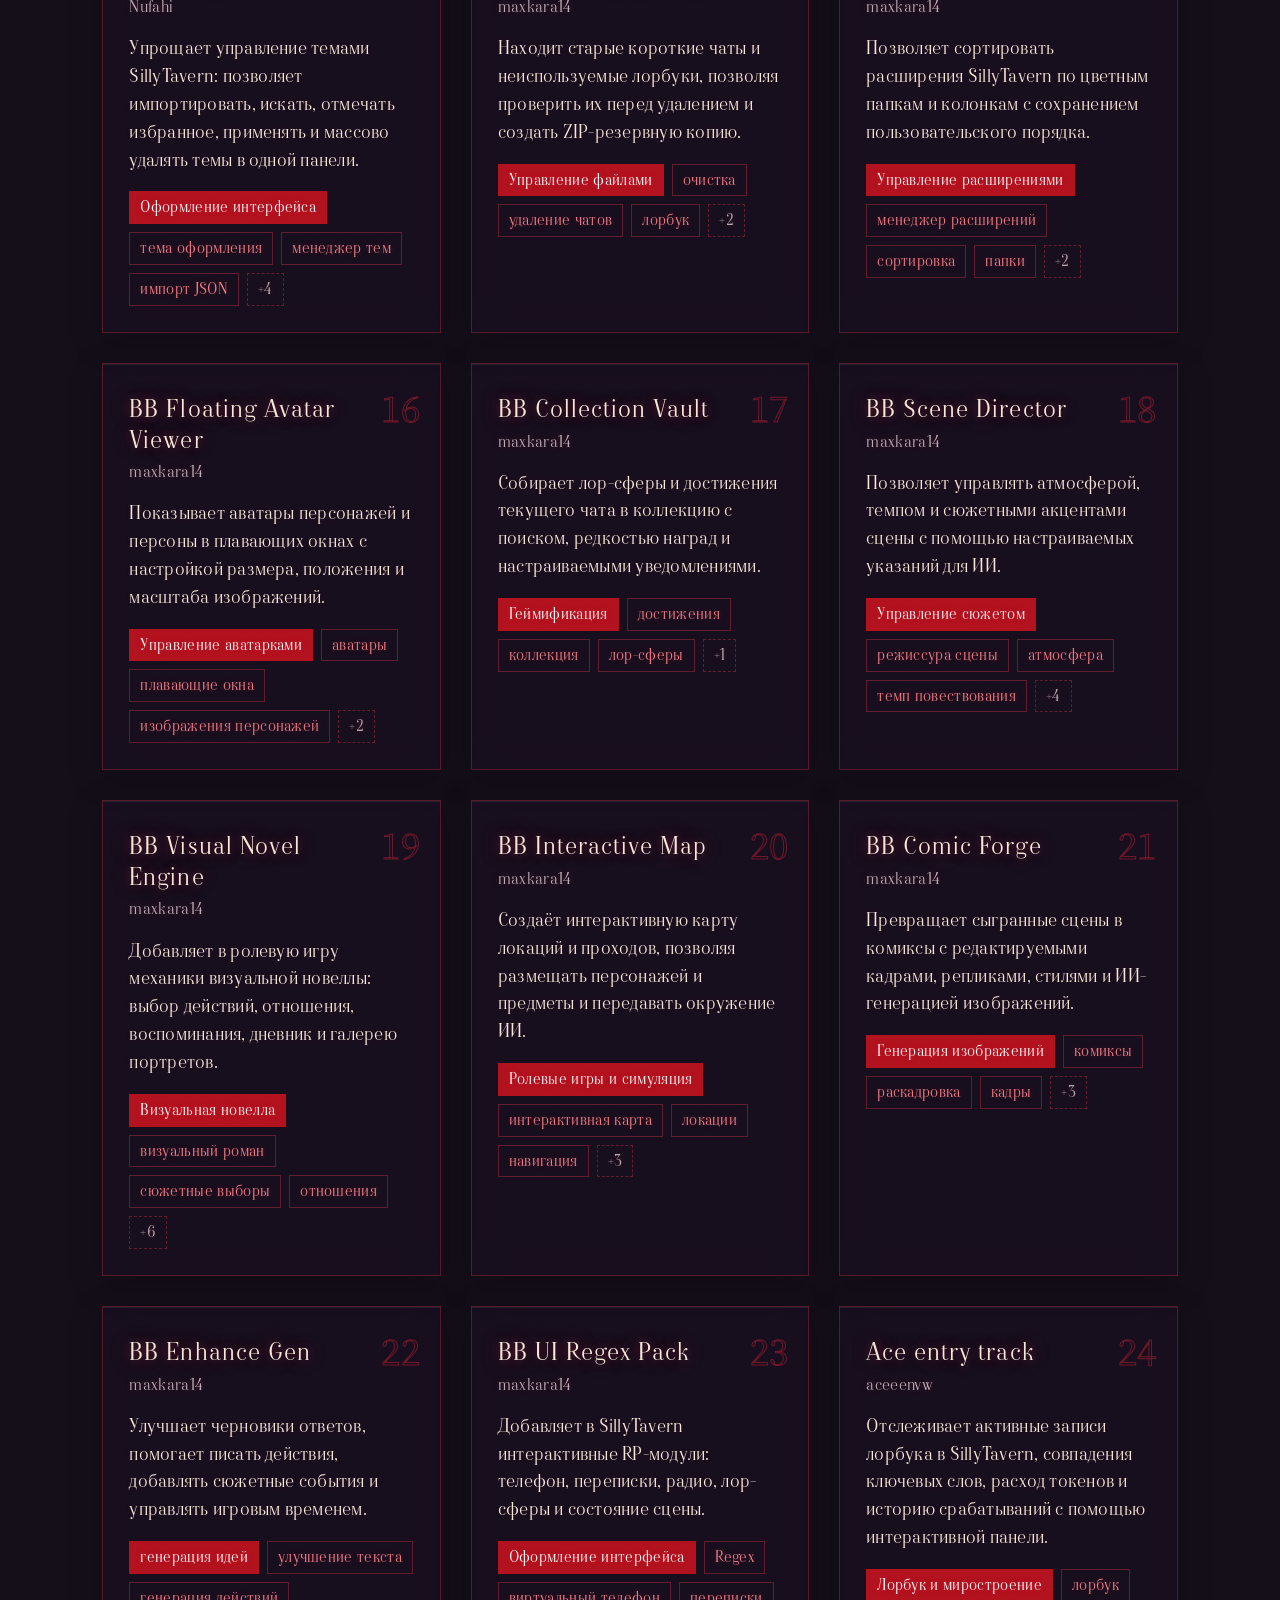
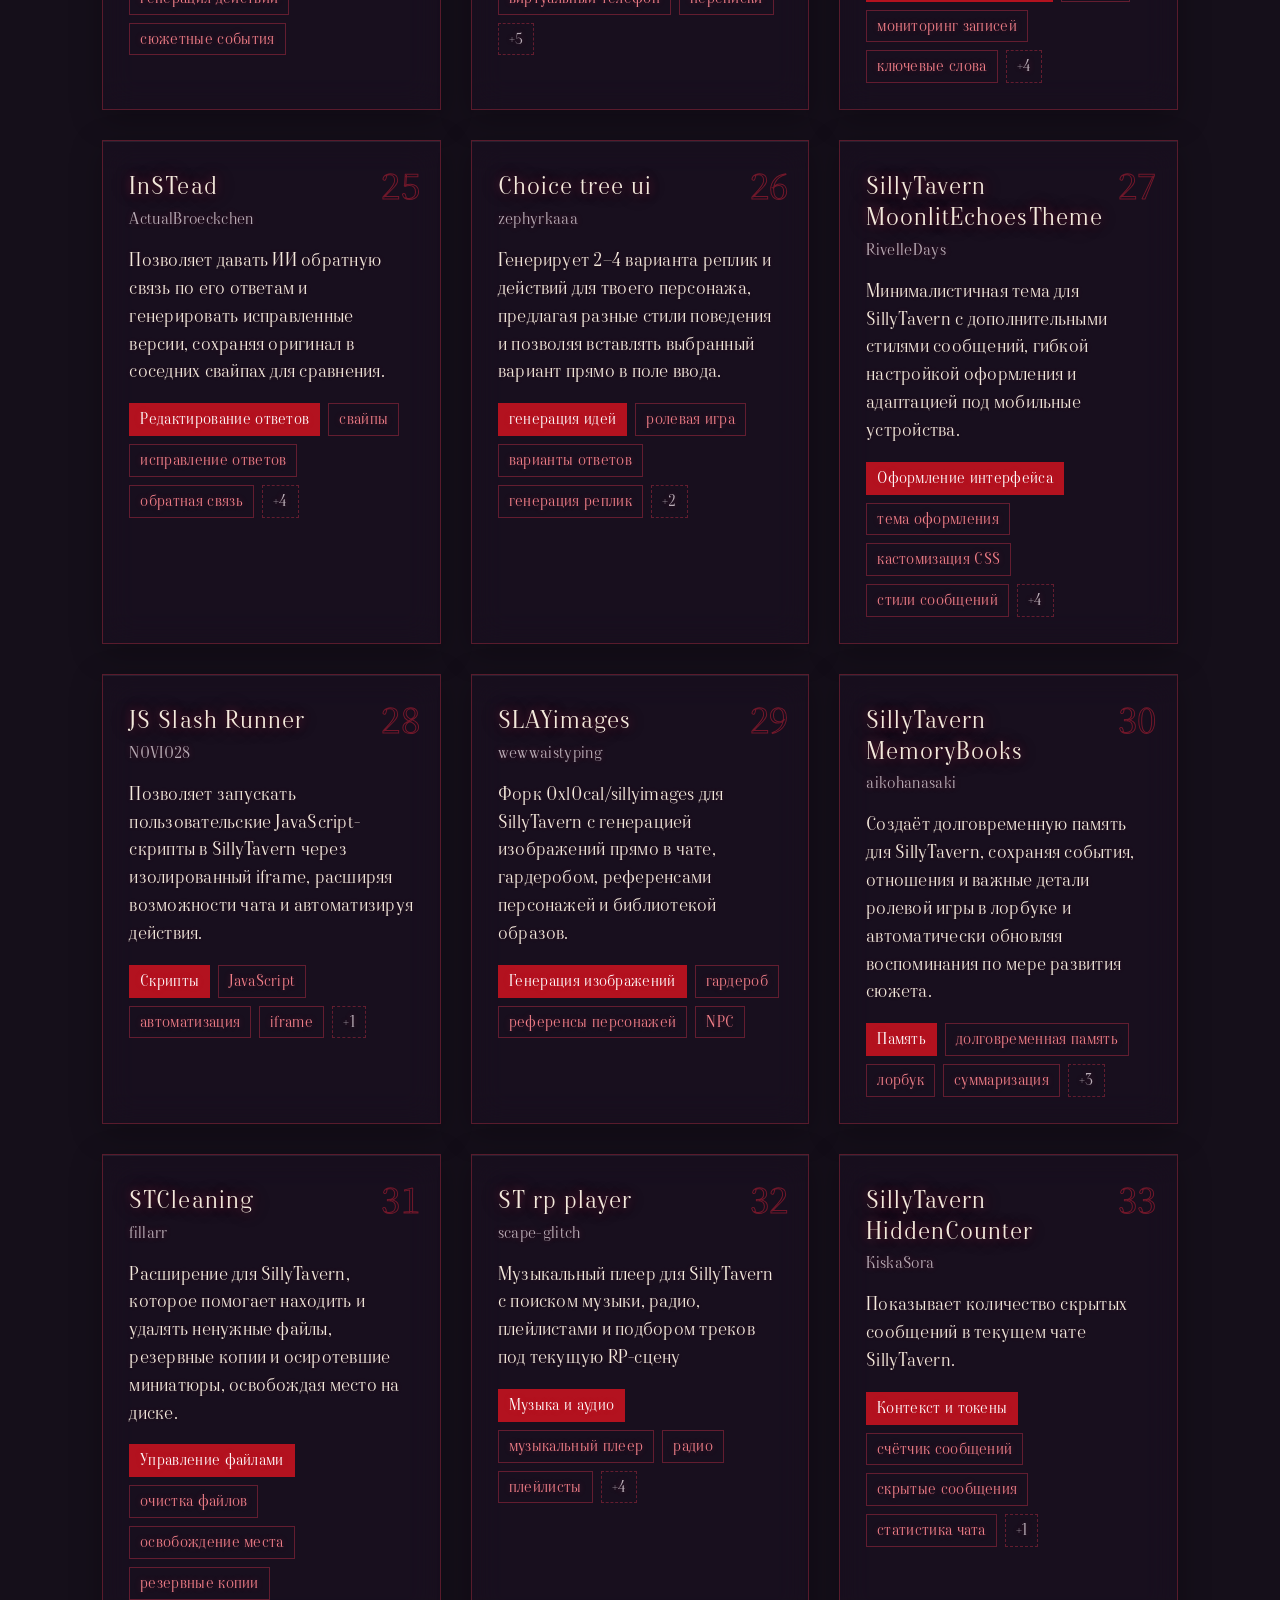
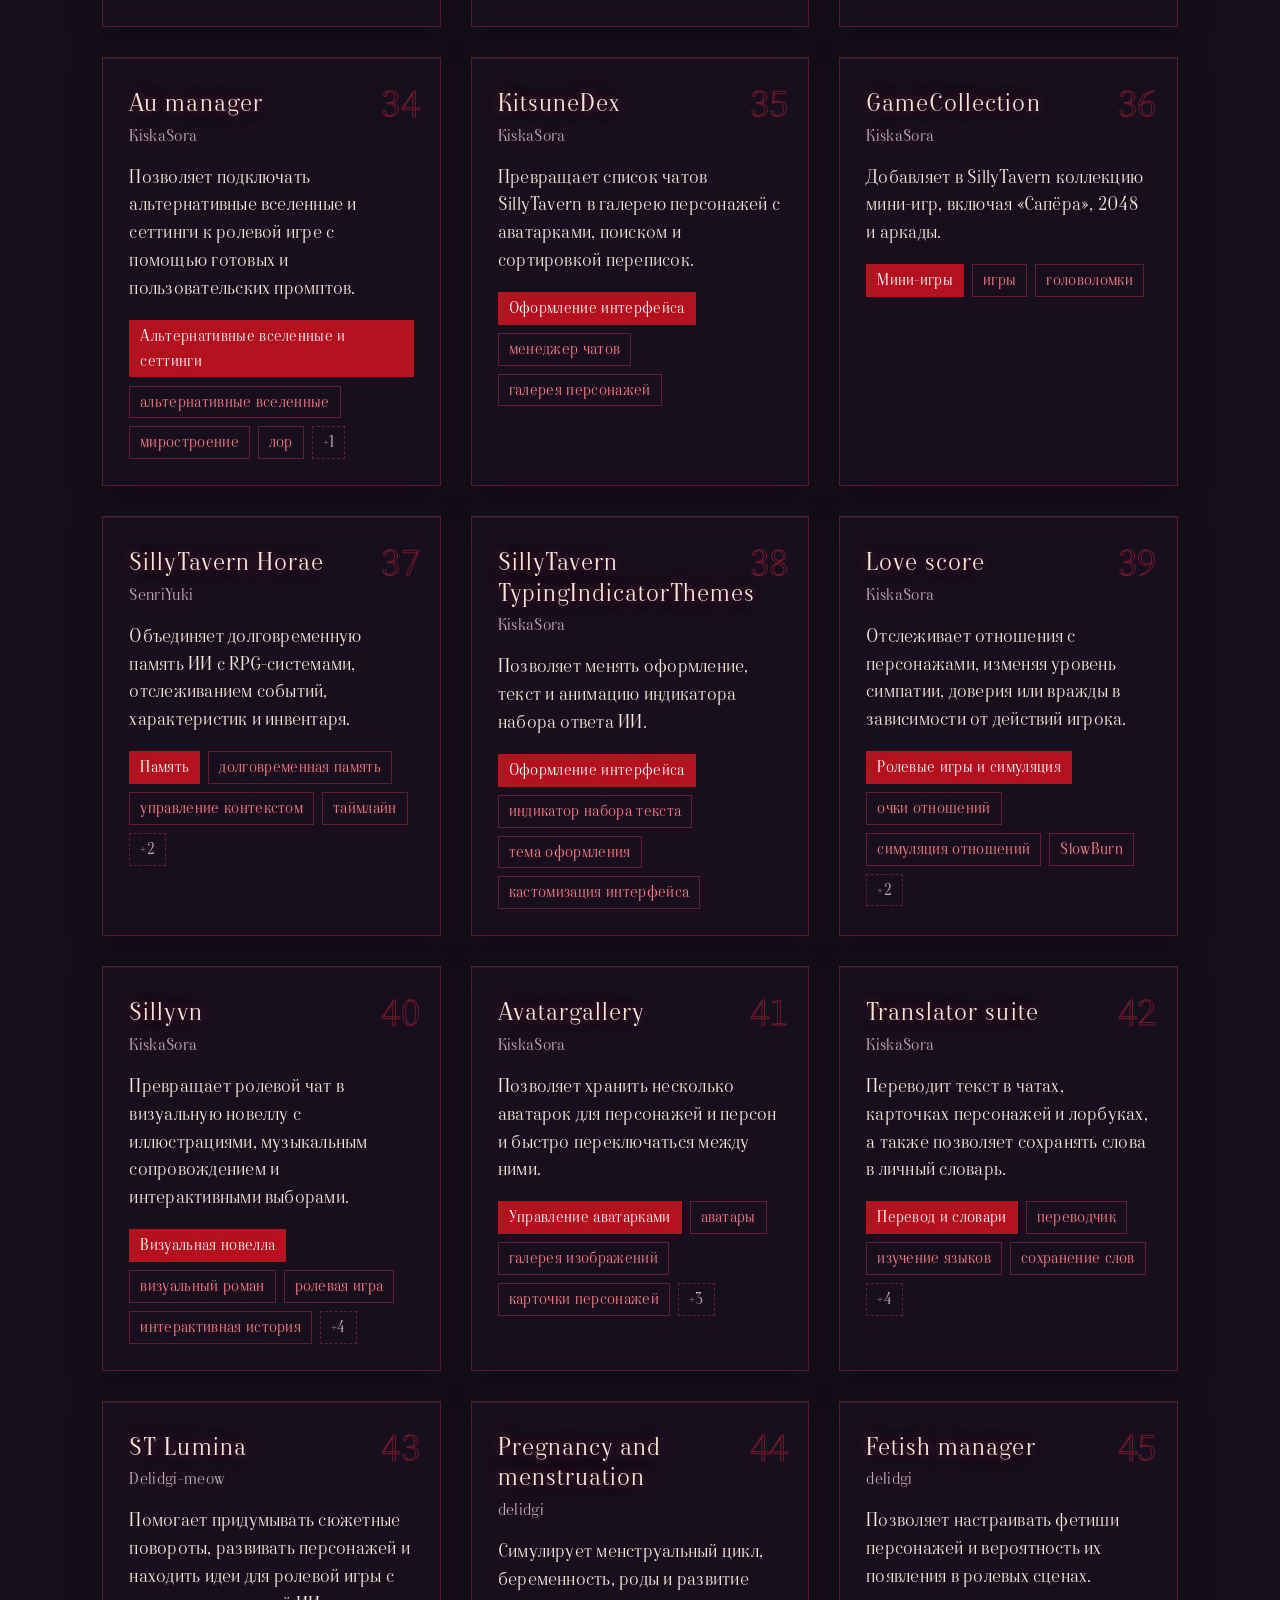
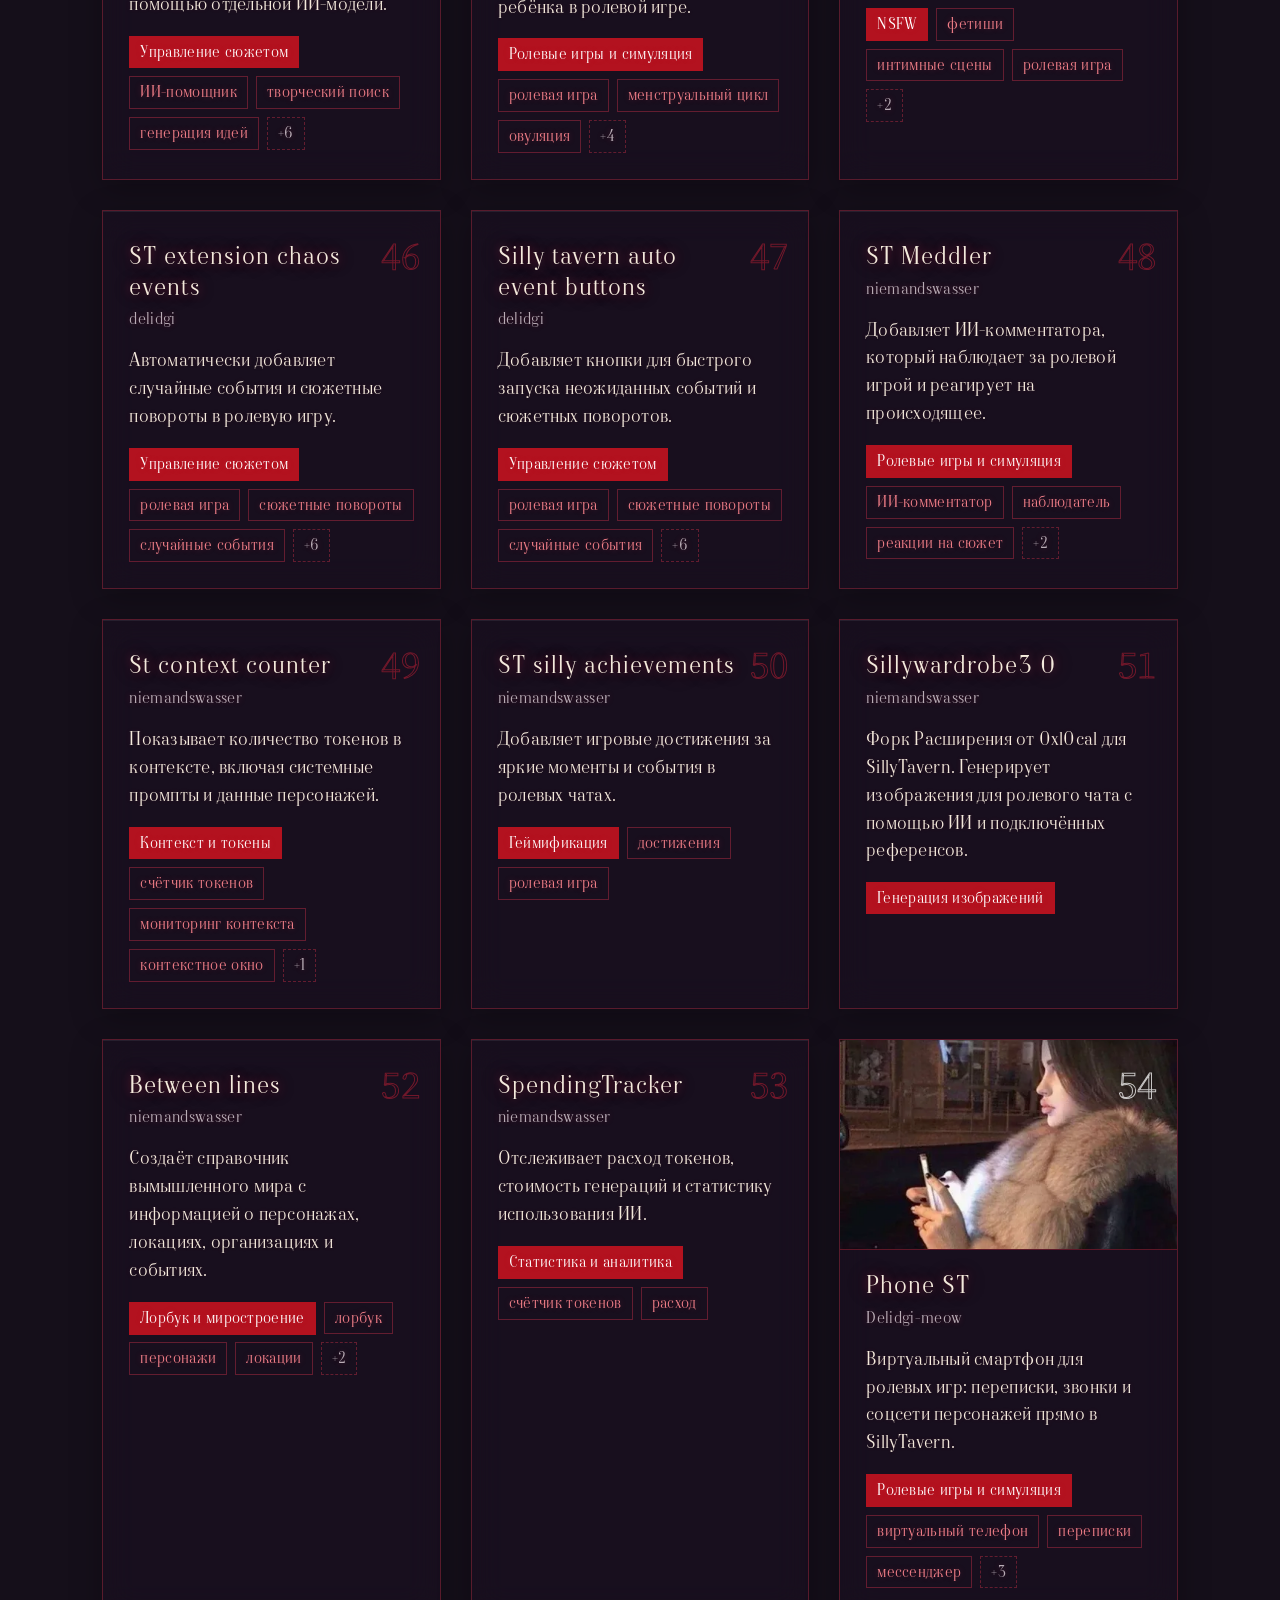
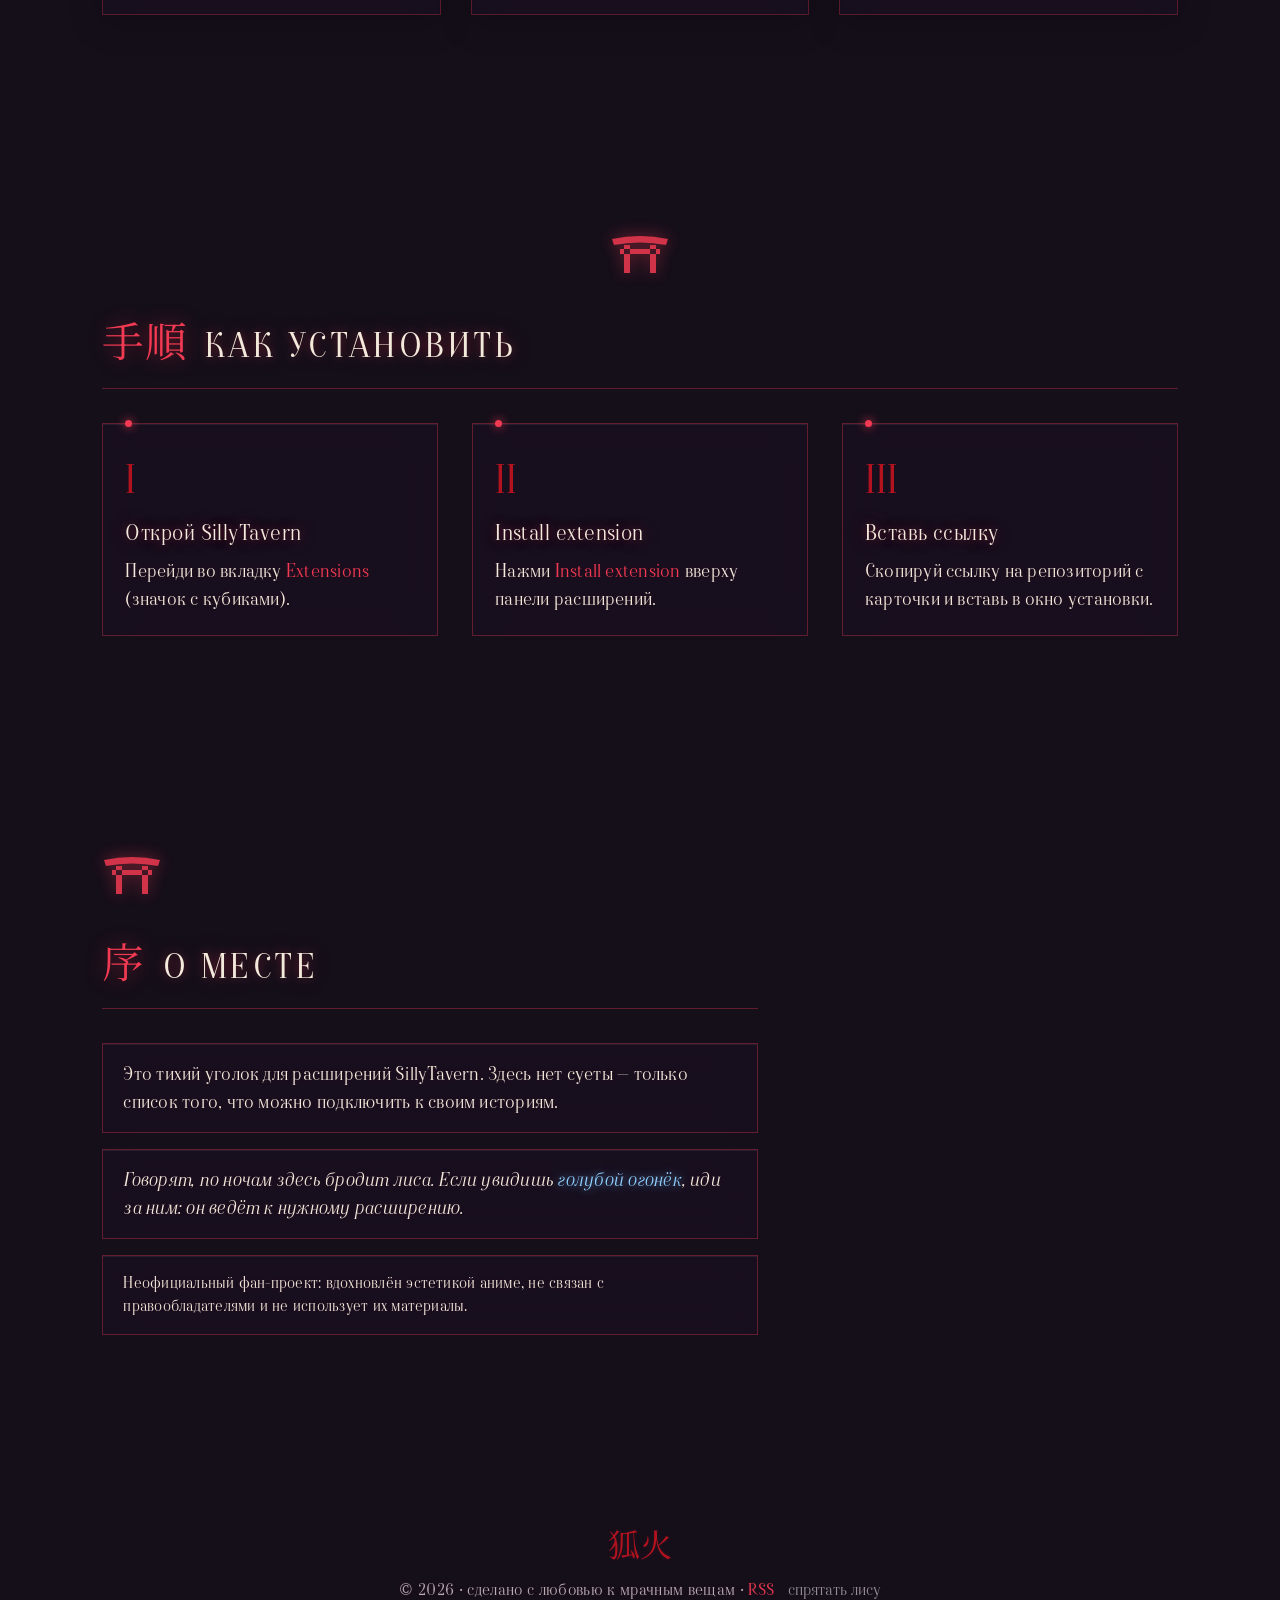
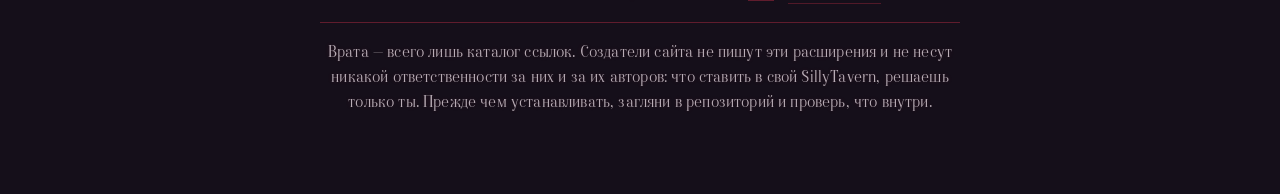
==== commit f3b599b5: "Glanz font with soft red glow, smart search, footer disclaimer - Glanz (regular + italic, woff2, lic" ====
--- a/index.html
+++ b/index.html
@@ -9,7 +9,7 @@
   <script>try{if(!sessionStorage.getItem('gate-intro')&&!matchMedia('(prefers-reduced-motion: reduce)').matches)document.documentElement.classList.add('intro-on')}catch(e){}</script>
   <link rel="preconnect" href="https://fonts.googleapis.com">
   <link rel="preconnect" href="https://fonts.gstatic.com" crossorigin>
-  <link href="https://fonts.googleapis.com/css2?family=Cormorant+Garamond:ital,wght@0,400;0,600;1,400&family=EB+Garamond:wght@400;500&family=Noto+Serif+JP:wght@400;700&display=swap" rel="stylesheet">
+  <link href="https://fonts.googleapis.com/css2?family=Noto+Serif+JP:wght@400;700&display=swap" rel="stylesheet">
   <link rel="stylesheet" href="style.css">
   <script>try{var t=localStorage.getItem('gate-theme');if(t==='light'||t==='dark')document.documentElement.dataset.theme=t}catch(e){}</script>
   <link rel="stylesheet" href="intro.css">
@@ -153,6 +153,7 @@
   <footer class="foot">
     <span class="jp">狐火</span>
     <p>© <span id="year"></span> · сделано с любовью к мрачным вещам · <a class="rss" href="feed.xml">RSS</a></p>
+    <p class="disclaimer">Врата — всего лишь каталог ссылок. Создатели сайта не пишут эти расширения и не несут никакой ответственности за них и за их авторов: что ставить в свой SillyTavern, решаешь только ты. Прежде чем устанавливать, загляни в репозиторий и проверь, что внутри.</p>
   </footer>
 
   <!-- СВЕЧА: ТЕМА -->
@@ -182,6 +183,7 @@
     <div class="chips" id="chips" role="group" aria-label="Категории"></div>
   </dialog>
 
+  <script src="smart-search.js"></script>
   <script src="logic-search.js"></script>
   <script src="script.js"></script>
   <script src="intro.js"></script>
--- a/readable.css
+++ b/readable.css
@@ -1,23 +1,24 @@
-/* ---------- шрифты Spectral и Cormorant Garamond (свой хостинг, кириллица + латиница) ---------- */
+/* ---------- шрифты ----------
+   Glanz (Vasily Shishkin, свободная лицензия, см. fonts/Glanz-License.txt) — основной.
+   У него один вес, поэтому диапазон 100–900: браузер не рисует «полужирный» искусственно.
+   Spectral 400 — запасной, на случай символов, которых нет в Glanz. */
+@font-face{font-family:'Glanz';font-style:normal;font-weight:100 900;font-display:swap;src:url(fonts/Glanz.woff2) format('woff2')}
+@font-face{font-family:'Glanz';font-style:italic;font-weight:100 900;font-display:swap;src:url(fonts/Glanz-Italic.woff2) format('woff2')}
 @font-face{font-family:'Spectral';font-style:normal;font-weight:400;font-display:swap;src:url(fonts/spectral-cyrillic-400-normal.woff2) format('woff2');unicode-range:U+0301,U+0400-045F,U+0490-0491,U+04B0-04B1,U+2116}
 @font-face{font-family:'Spectral';font-style:normal;font-weight:400;font-display:swap;src:url(fonts/spectral-latin-400-normal.woff2) format('woff2');unicode-range:U+0000-00FF,U+0131,U+0152-0153,U+02BB-02BC,U+02C6,U+02DA,U+02DC,U+0304,U+0308,U+0329,U+2000-206F,U+20AC,U+2122,U+2191,U+2193,U+2212,U+2215,U+FEFF,U+FFFD}
-@font-face{font-family:'Spectral';font-style:normal;font-weight:500;font-display:swap;src:url(fonts/spectral-cyrillic-500-normal.woff2) format('woff2');unicode-range:U+0301,U+0400-045F,U+0490-0491,U+04B0-04B1,U+2116}
-@font-face{font-family:'Spectral';font-style:normal;font-weight:500;font-display:swap;src:url(fonts/spectral-latin-500-normal.woff2) format('woff2');unicode-range:U+0000-00FF,U+0131,U+0152-0153,U+02BB-02BC,U+02C6,U+02DA,U+02DC,U+0304,U+0308,U+0329,U+2000-206F,U+20AC,U+2122,U+2191,U+2193,U+2212,U+2215,U+FEFF,U+FFFD}
-@font-face{font-family:'Spectral';font-style:normal;font-weight:600;font-display:swap;src:url(fonts/spectral-cyrillic-600-normal.woff2) format('woff2');unicode-range:U+0301,U+0400-045F,U+0490-0491,U+04B0-04B1,U+2116}
-@font-face{font-family:'Spectral';font-style:normal;font-weight:600;font-display:swap;src:url(fonts/spectral-latin-600-normal.woff2) format('woff2');unicode-range:U+0000-00FF,U+0131,U+0152-0153,U+02BB-02BC,U+02C6,U+02DA,U+02DC,U+0304,U+0308,U+0329,U+2000-206F,U+20AC,U+2122,U+2191,U+2193,U+2212,U+2215,U+FEFF,U+FFFD}
-@font-face{font-family:'Cormorant Garamond';font-style:normal;font-weight:600;font-display:swap;src:url(fonts/cormorant-garamond-cyrillic-600-normal.woff2) format('woff2');unicode-range:U+0301,U+0400-045F,U+0490-0491,U+04B0-04B1,U+2116}
-@font-face{font-family:'Cormorant Garamond';font-style:normal;font-weight:600;font-display:swap;src:url(fonts/cormorant-garamond-latin-600-normal.woff2) format('woff2');unicode-range:U+0000-00FF,U+0131,U+0152-0153,U+02BB-02BC,U+02C6,U+02DA,U+02DC,U+0304,U+0308,U+0329,U+2000-206F,U+20AC,U+2122,U+2191,U+2193,U+2212,U+2215,U+FEFF,U+FFFD}
-@font-face{font-family:'Cormorant Garamond';font-style:normal;font-weight:700;font-display:swap;src:url(fonts/cormorant-garamond-cyrillic-700-normal.woff2) format('woff2');unicode-range:U+0301,U+0400-045F,U+0490-0491,U+04B0-04B1,U+2116}
-@font-face{font-family:'Cormorant Garamond';font-style:normal;font-weight:700;font-display:swap;src:url(fonts/cormorant-garamond-latin-700-normal.woff2) format('woff2');unicode-range:U+0000-00FF,U+0131,U+0152-0153,U+02BB-02BC,U+02C6,U+02DA,U+02DC,U+0304,U+0308,U+0329,U+2000-206F,U+20AC,U+2122,U+2191,U+2193,U+2212,U+2215,U+FEFF,U+FFFD}
 
 /* ---------- читабельность: шрифты + матовое стекло ----------
    Подключается ПОСЛЕДНИМ в index.html (после fox.css), поэтому перебивает остальное.
-   Cormorant Garamond остаётся только на крупных заголовках,
-   всё мелкое (кнопки, теги, текст) — на Spectral (засечки, но плотный и ровный), без капса и широких разрядок. */
+   Основной шрифт — Glanz; он тонкий и узкий, поэтому мелкий текст крупнее,
+   а свечение (text-shadow) делает буквы чуть плотнее. Без капса и широких разрядок у мелкого текста. */
 
 :root{
-  --body:'Spectral','EB Garamond',Georgia,'Times New Roman',serif;
-  --ui:'Spectral','EB Garamond',Georgia,'Times New Roman',serif;
+  --body:'Glanz','Spectral',Georgia,'Times New Roman',serif;
+  --serif:'Glanz','Spectral',Georgia,'Times New Roman',serif;
+  --ui:'Glanz','Spectral',Georgia,'Times New Roman',serif;
+  --glow-h:0 0 10px rgba(242,58,82,.42),0 0 26px rgba(179,18,31,.26);
+  --glow-s:0 0 6px rgba(242,58,82,.26);
+  --glow-p:0 0 5px rgba(242,58,82,.13);
   --glass:rgba(26,17,34,.58);
   --glass-strong:rgba(22,14,29,.78);
   --glass-edge:rgba(255,255,255,.07);
@@ -31,7 +32,7 @@
 
 body{font-family:var(--body);font-size:18px;line-height:1.6}
 
-/* ----- шрифты: всё мелкое на Spectral, без капса ----- */
+/* ----- шрифты: Glanz везде, без капса у мелкого ----- */
 .top,.chip,.more,.reset,.sort-lbl,.sort select,.extra-title,.tagchip,.showall,
 .btn,.skip,.hint,.clock,.tally,.count,.section-head p,.foot,.field,.install code,
 .list button,.imgs .lbl{
@@ -156,5 +157,35 @@
   :root[data-theme="light"]{--glass:rgba(255,250,240,.95);--glass-strong:rgba(250,243,230,.97)}
 }
 
-/* заголовки: чуть плотнее, чтобы не терялись на стекле */
-h1,.section-head h2,.card h3,#modal-body h3,#catmodal .cat-title,.steps h3{font-weight:700}
+
+/* ---------- размеры под Glanz (он узкий и лёгкий, rem считается от 16px) ---------- */
+body{font-size:20px;line-height:1.55;letter-spacing:.012em}
+.top{font-size:1.15rem}
+.chip,.more,.reset,.sort select{font-size:1.12rem}
+.tagchip{font-size:1.02rem}
+.btn{font-size:1.1rem}
+.sort-lbl,.extra-title{font-size:1rem}
+.tags span{font-size:1rem}
+.card .by{font-size:1.05rem}
+.card p,.steps p,.about p,#modal-body p{font-size:1.2rem;line-height:1.45}
+#modal-body .small,.tag-empty,.tagfind{font-size:1.05rem}
+.lead,.epigraph{font-size:1.4rem;font-style:italic}
+.gate input{font-size:1.6rem}
+.hint,.foot,.section-head p{font-size:1.05rem}
+.tally,.gate input,.gate input::placeholder{text-transform:none}
+.tally{font-size:1.1rem;letter-spacing:.04em}
+.clock{font-size:1.15rem}
+.disclaimer{font-size:1.05rem}
+
+/* ---------- лёгкое красное свечение ---------- */
+h1,.section-head h2,.card h3,#modal-body h3,#catmodal .cat-title,.steps h3,.logo{text-shadow:var(--glow-h)}
+h1{text-shadow:0 0 12px rgba(242,58,82,.45),0 0 34px rgba(179,18,31,.3)}
+.top nav a,.chip,.more,.reset,.tagchip,.btn,.tags span,.sort select,.sort-lbl,.card .by,.gate input{text-shadow:var(--glow-s)}
+.card p,.steps p,.about p,#modal-body p,.lead,.epigraph,.hint,.foot,.disclaimer{text-shadow:var(--glow-p)}
+:root[data-theme="light"] *{text-shadow:none!important}   /* на светлом фоне красное свечение мажет текст */
+
+/* ---------- дисклеймер в подвале ---------- */
+.disclaimer{
+  max-width:640px;margin:18px auto 0;padding-top:16px;border-top:1px solid var(--line);
+  line-height:1.5;letter-spacing:.01em;color:var(--ash);
+}
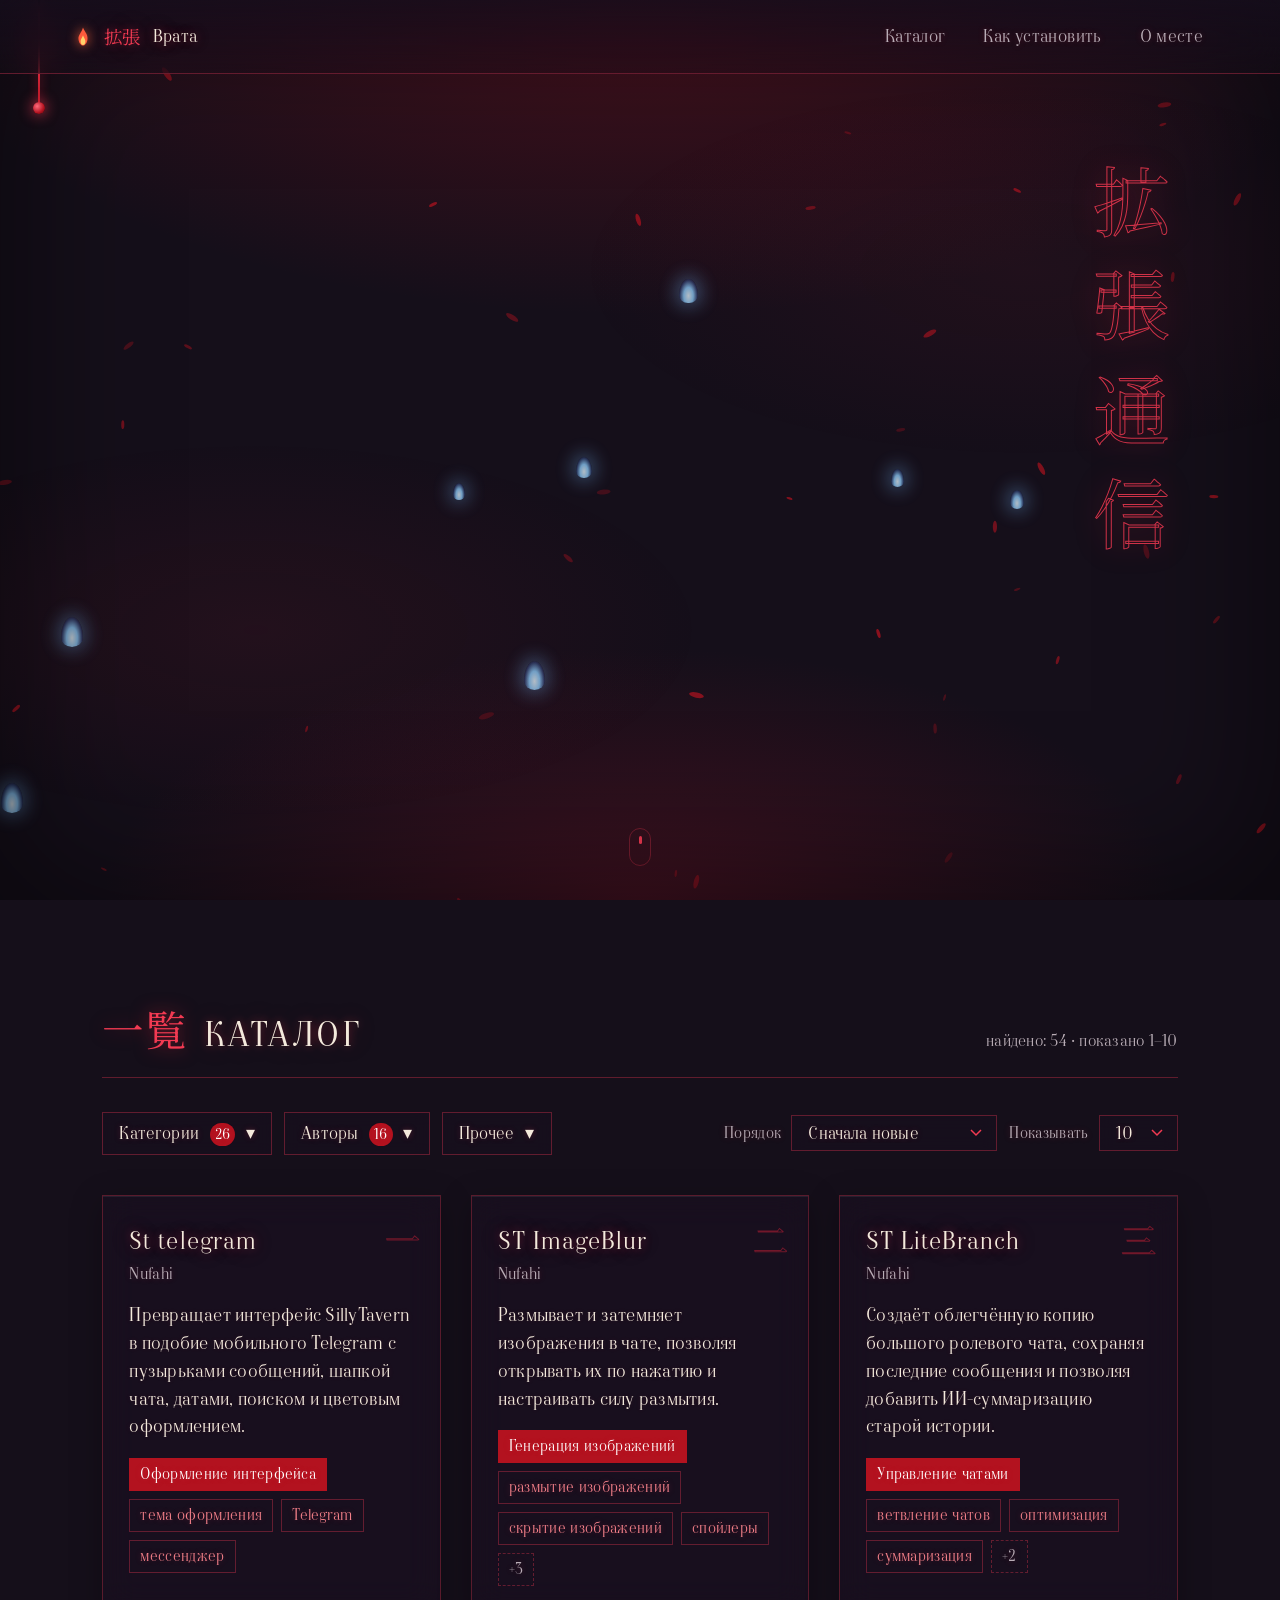
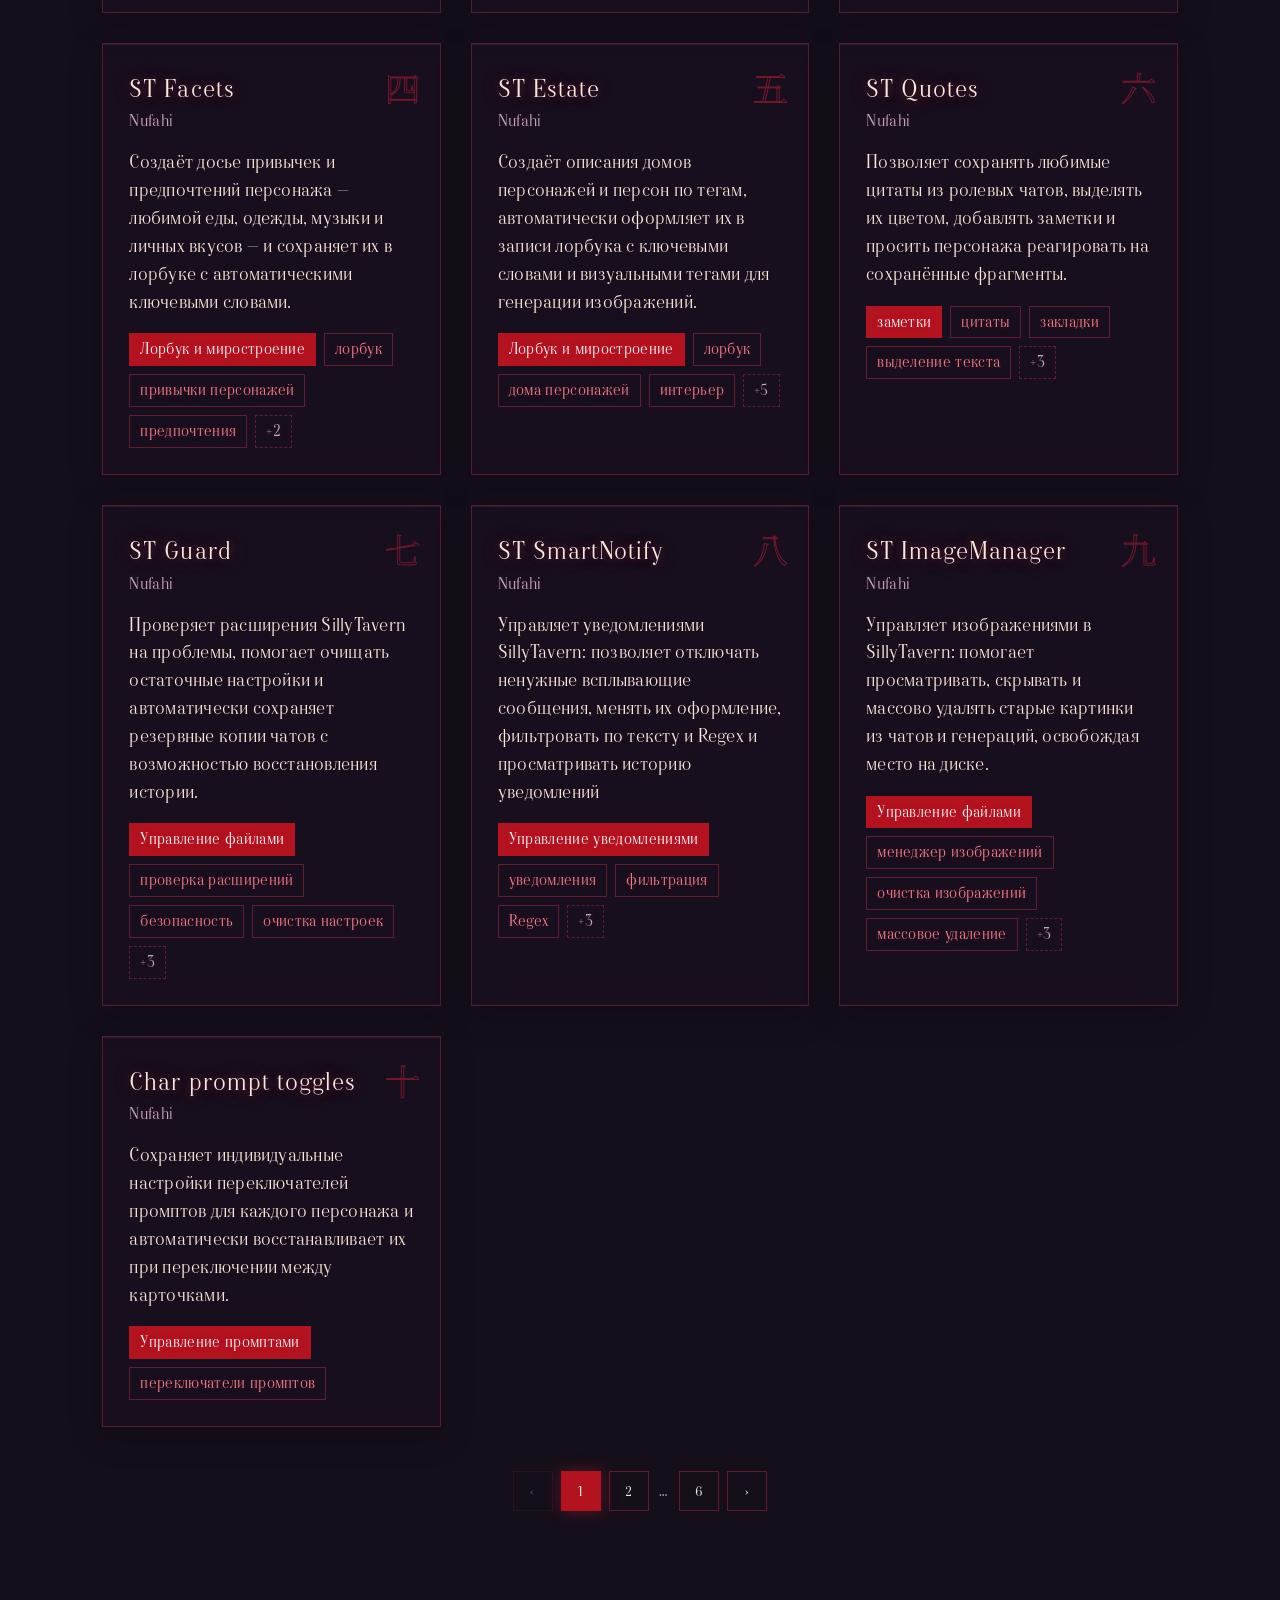
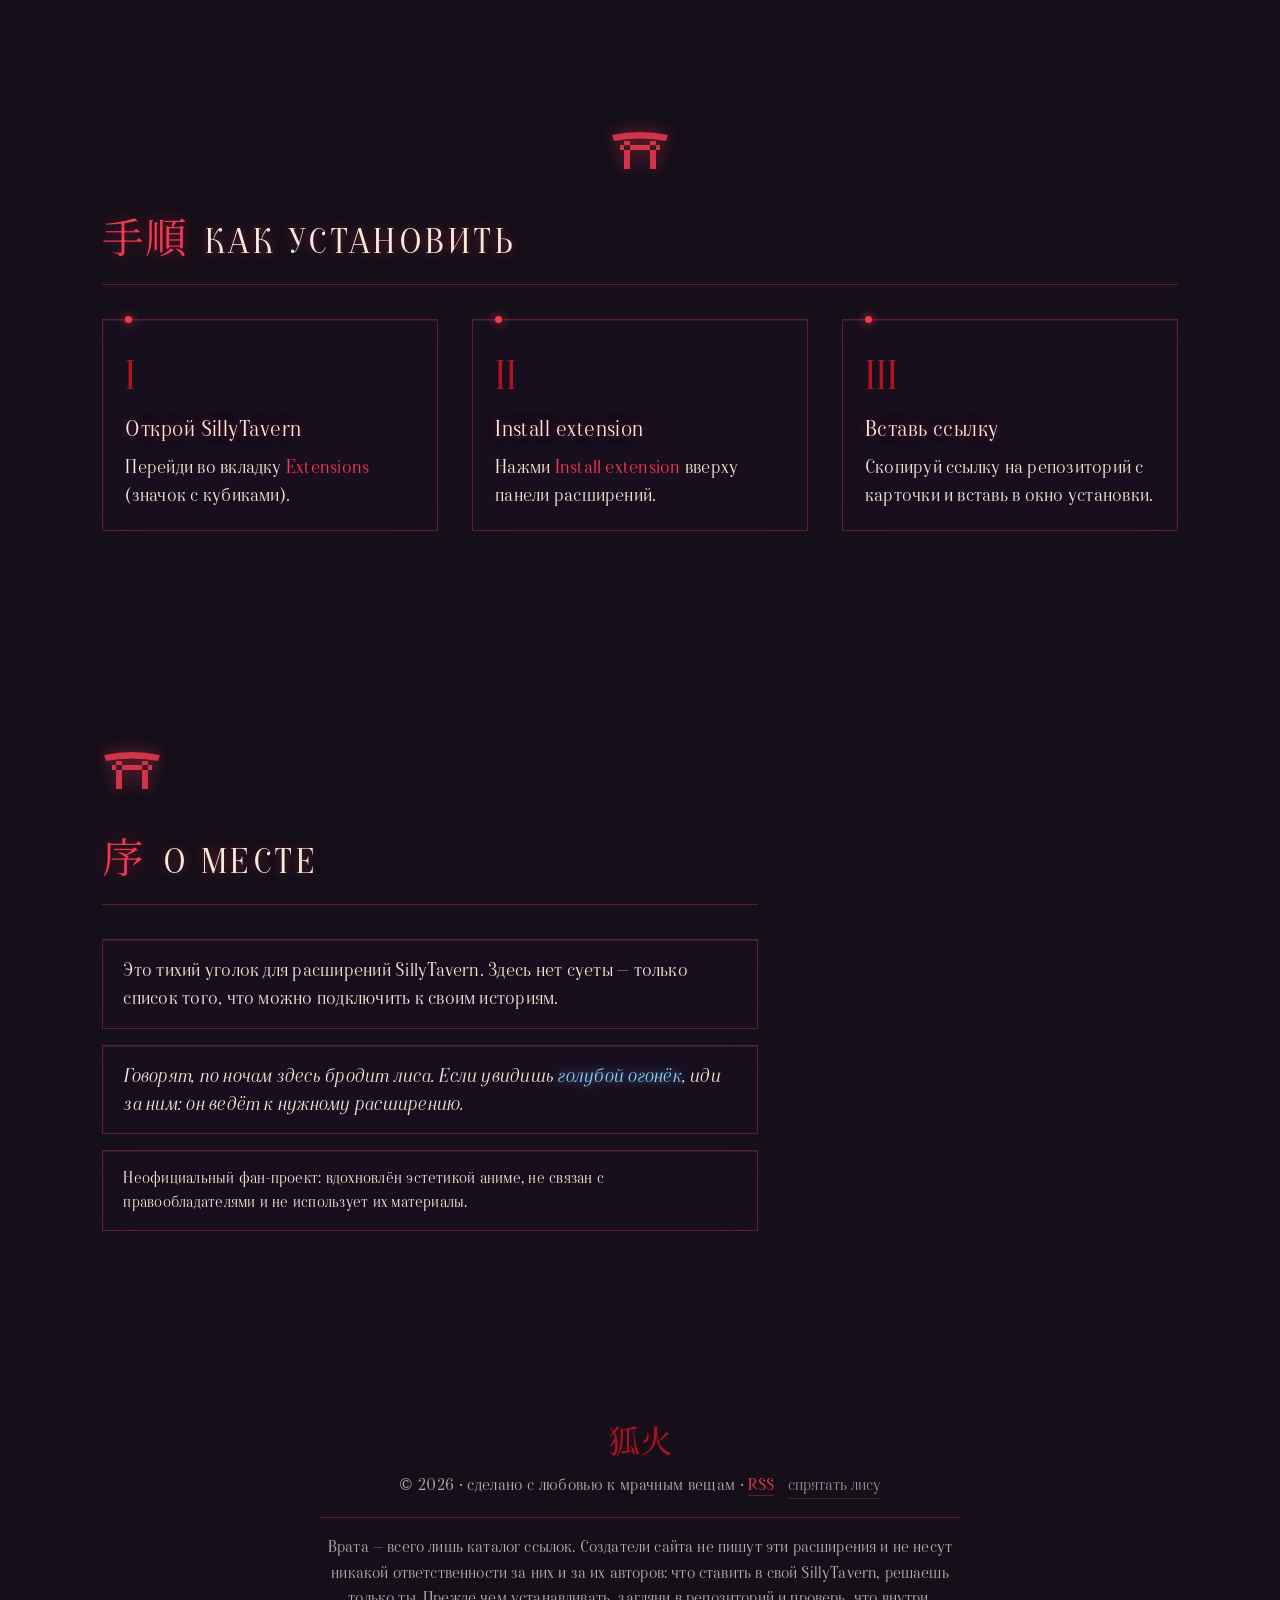
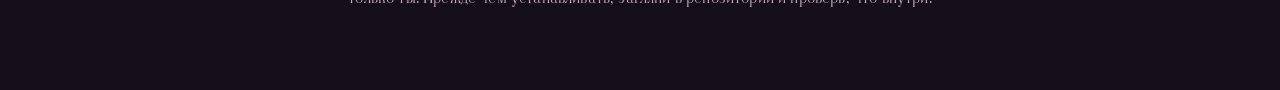
==== commit bb0b353f: "Pagination (10/24/50 per page) and author filter - Catalog renders by pages: 10 by default, selectab" ====
--- a/index.html
+++ b/index.html
@@ -90,6 +90,7 @@
       <div class="filters" id="filters">
         <div class="toolbar">
           <button class="more" id="catbtn" type="button" aria-haspopup="dialog" aria-controls="catmodal"><span id="cat-l">Категории</span><span class="more-n" id="cat-n" hidden></span><span class="caret" aria-hidden="true">▾</span></button>
+          <button class="more" id="authbtn" type="button" aria-haspopup="dialog" aria-controls="authmodal"><span id="auth-l">Авторы</span><span class="more-n" id="auth-n" hidden></span><span class="caret" aria-hidden="true">▾</span></button>
           <button class="more" id="more" type="button" aria-expanded="false" aria-controls="extra" hidden>Прочее<span class="more-n" id="more-n" hidden></span><span class="caret" aria-hidden="true">▾</span></button>
           <button class="reset" id="reset" type="button" hidden>Сбросить</button>
           <label class="sort"><span class="sort-lbl">Порядок</span>
@@ -98,6 +99,13 @@
               <option value="old">Сначала старые</option>
               <option value="name">По названию А → Я</option>
               <option value="author">По автору</option>
+            </select>
+          </label>
+          <label class="sort per"><span class="sort-lbl">Показывать</span>
+            <select id="per">
+              <option value="10">10</option>
+              <option value="24">24</option>
+              <option value="50">50</option>
             </select>
           </label>
         </div>
@@ -110,6 +118,7 @@
         </div>
       </div>
       <div class="grid" id="grid"></div>
+      <nav class="pager" id="pager" aria-label="Страницы каталога" hidden></nav>
       <p class="empty" id="empty" hidden>Это имя не значится в списке…<br><small>попробуй написать иначе</small></p>
     </section>
 
@@ -183,6 +192,14 @@
     <div class="chips" id="chips" role="group" aria-label="Категории"></div>
   </dialog>
 
+  <!-- ОКНО АВТОРОВ -->
+  <dialog id="authmodal" aria-labelledby="auth-title">
+    <form method="dialog"><button class="x" aria-label="Закрыть">×</button></form>
+    <h3 class="cat-title" id="auth-title">Авторы</h3>
+    <input class="tagfind" id="authfind" type="search" placeholder="найти автора…" autocomplete="off" spellcheck="false" aria-label="Поиск по авторам" hidden>
+    <div class="chips" id="authchips" role="group" aria-label="Авторы"></div>
+  </dialog>
+
   <script src="smart-search.js"></script>
   <script src="logic-search.js"></script>
   <script src="script.js"></script>
--- a/filters.css
+++ b/filters.css
@@ -4,9 +4,10 @@
 .more.active{border-color:var(--crimson);color:#fff;background:var(--blood)}
 
 /* окно выбора категории */
-#catmodal{max-width:min(820px,94vw);max-height:86vh;overflow:auto}
-#catmodal .cat-title{font-family:var(--serif);font-size:1.9rem;letter-spacing:.05em;line-height:1.2;margin-bottom:22px;padding-right:34px}
-#catmodal .chips{margin-bottom:0}
+#catmodal,#authmodal{max-width:min(820px,94vw);max-height:86vh;overflow:auto}
+#catmodal .cat-title,#authmodal .cat-title{font-family:var(--serif);font-size:1.9rem;letter-spacing:.05em;line-height:1.2;margin-bottom:22px;padding-right:34px}
+#catmodal .chips,#authmodal .chips{margin-bottom:0}
+#authmodal [hidden]{display:none!important}
 .chip .n{margin-left:.6em;font-size:.9em;letter-spacing:.04em;opacity:.55}
 .chip.on .n{opacity:.9}
 .chip.zero:not(.on){opacity:.4}
@@ -36,6 +37,19 @@
 }
 .sort select:hover,.sort select:focus-visible{border-color:var(--crimson);outline:0}
 .sort select option{background:var(--ink-2);color:var(--bone);text-transform:none;letter-spacing:0}
+.sort.per{margin-left:0}
+
+/* страницы каталога */
+.pager{display:flex;flex-wrap:wrap;justify-content:center;align-items:center;gap:8px;margin-top:44px}
+.pager[hidden]{display:none}
+.pg{
+  font:inherit;font-family:var(--serif);letter-spacing:.08em;font-size:.9rem;min-width:40px;height:40px;padding:0 12px;
+  display:inline-grid;place-items:center;background:none;color:var(--bone);border:1px solid var(--line);cursor:pointer;transition:.25s;
+}
+button.pg:hover:not(:disabled){border-color:var(--crimson);color:#fff}
+.pg.on{color:#fff;background:var(--blood);border-color:var(--blood);box-shadow:0 0 16px rgba(224,36,58,.35);cursor:default}
+.pg:disabled{opacity:.3;cursor:default}
+.pg.gap{border:0;min-width:auto;padding:0 2px;color:var(--ash);cursor:default}
 
 .extra{
   margin-top:16px;padding:18px 20px 20px;border:1px solid var(--line);
@@ -76,4 +90,5 @@
   .toolbar{gap:10px}
   .sort{margin-left:0;width:100%}
   .sort select{flex:1}
+  .pg{min-width:36px;height:36px;padding:0 8px}
 }
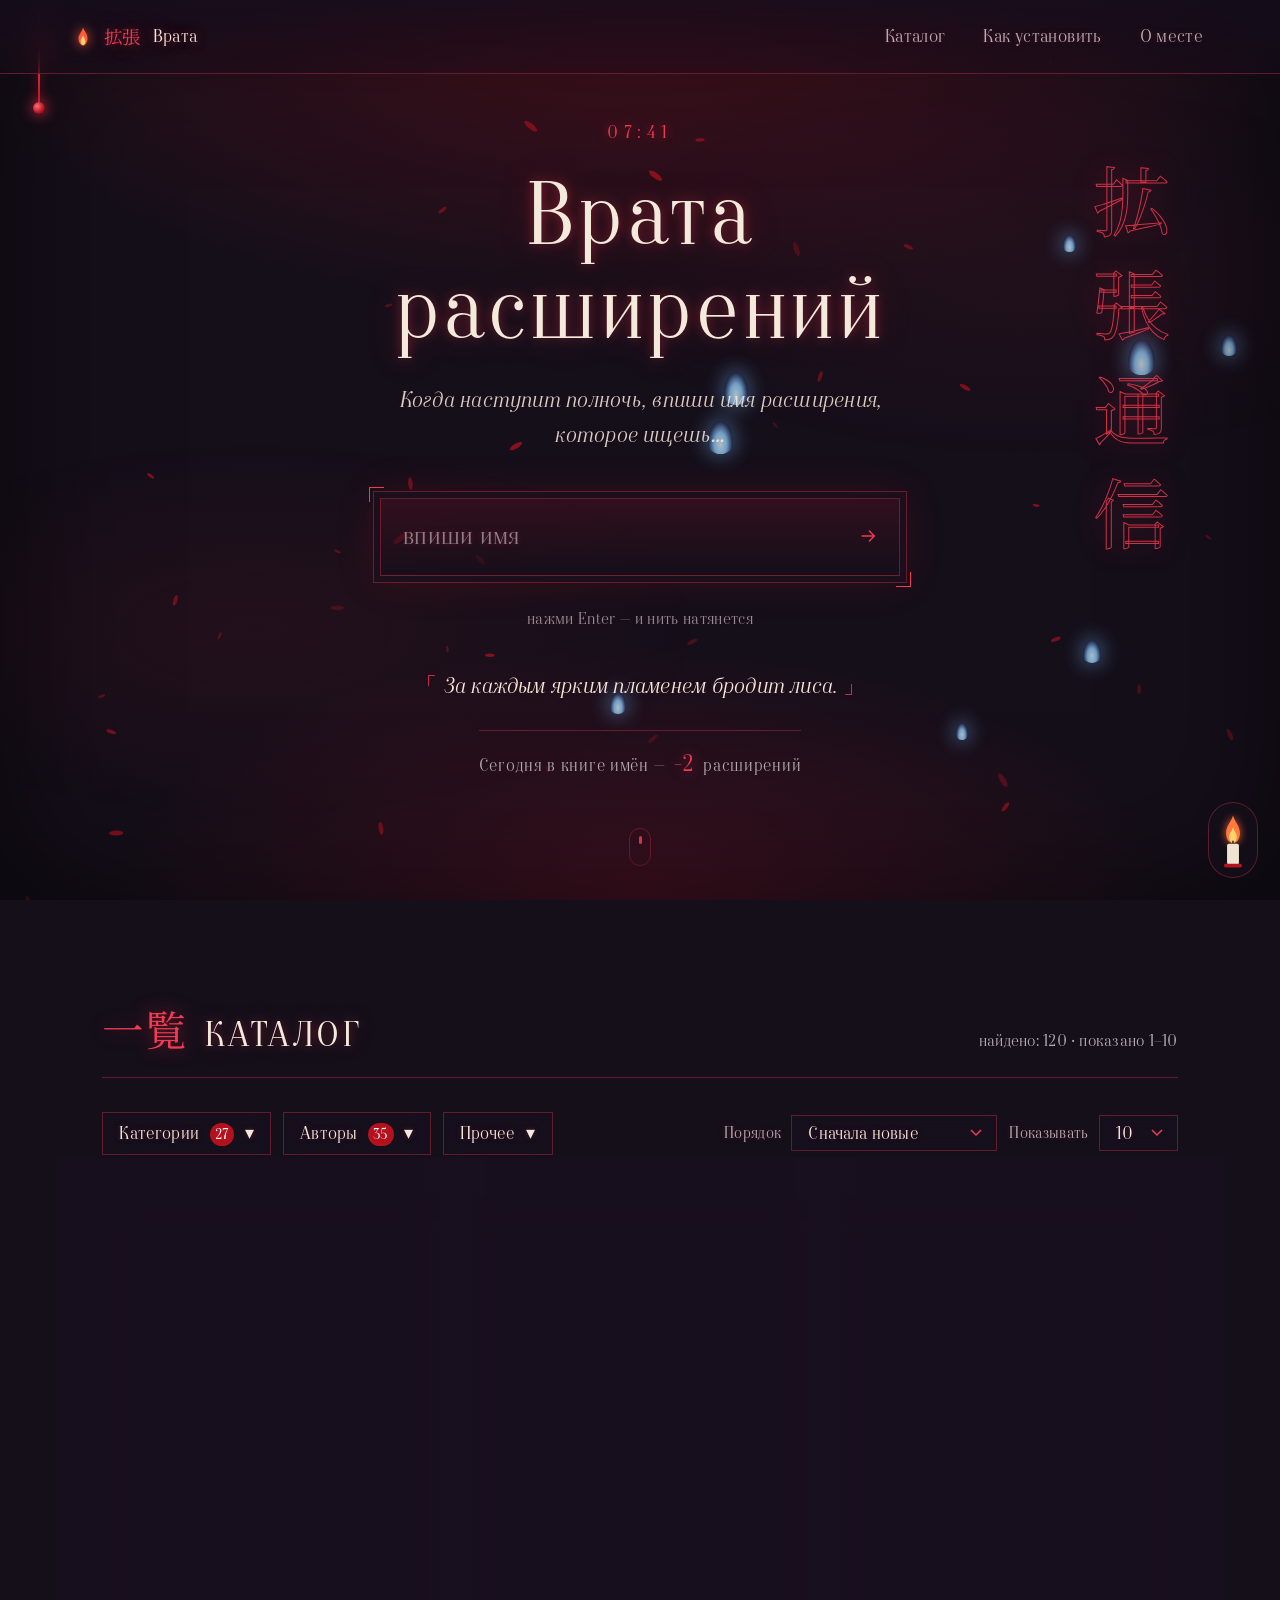
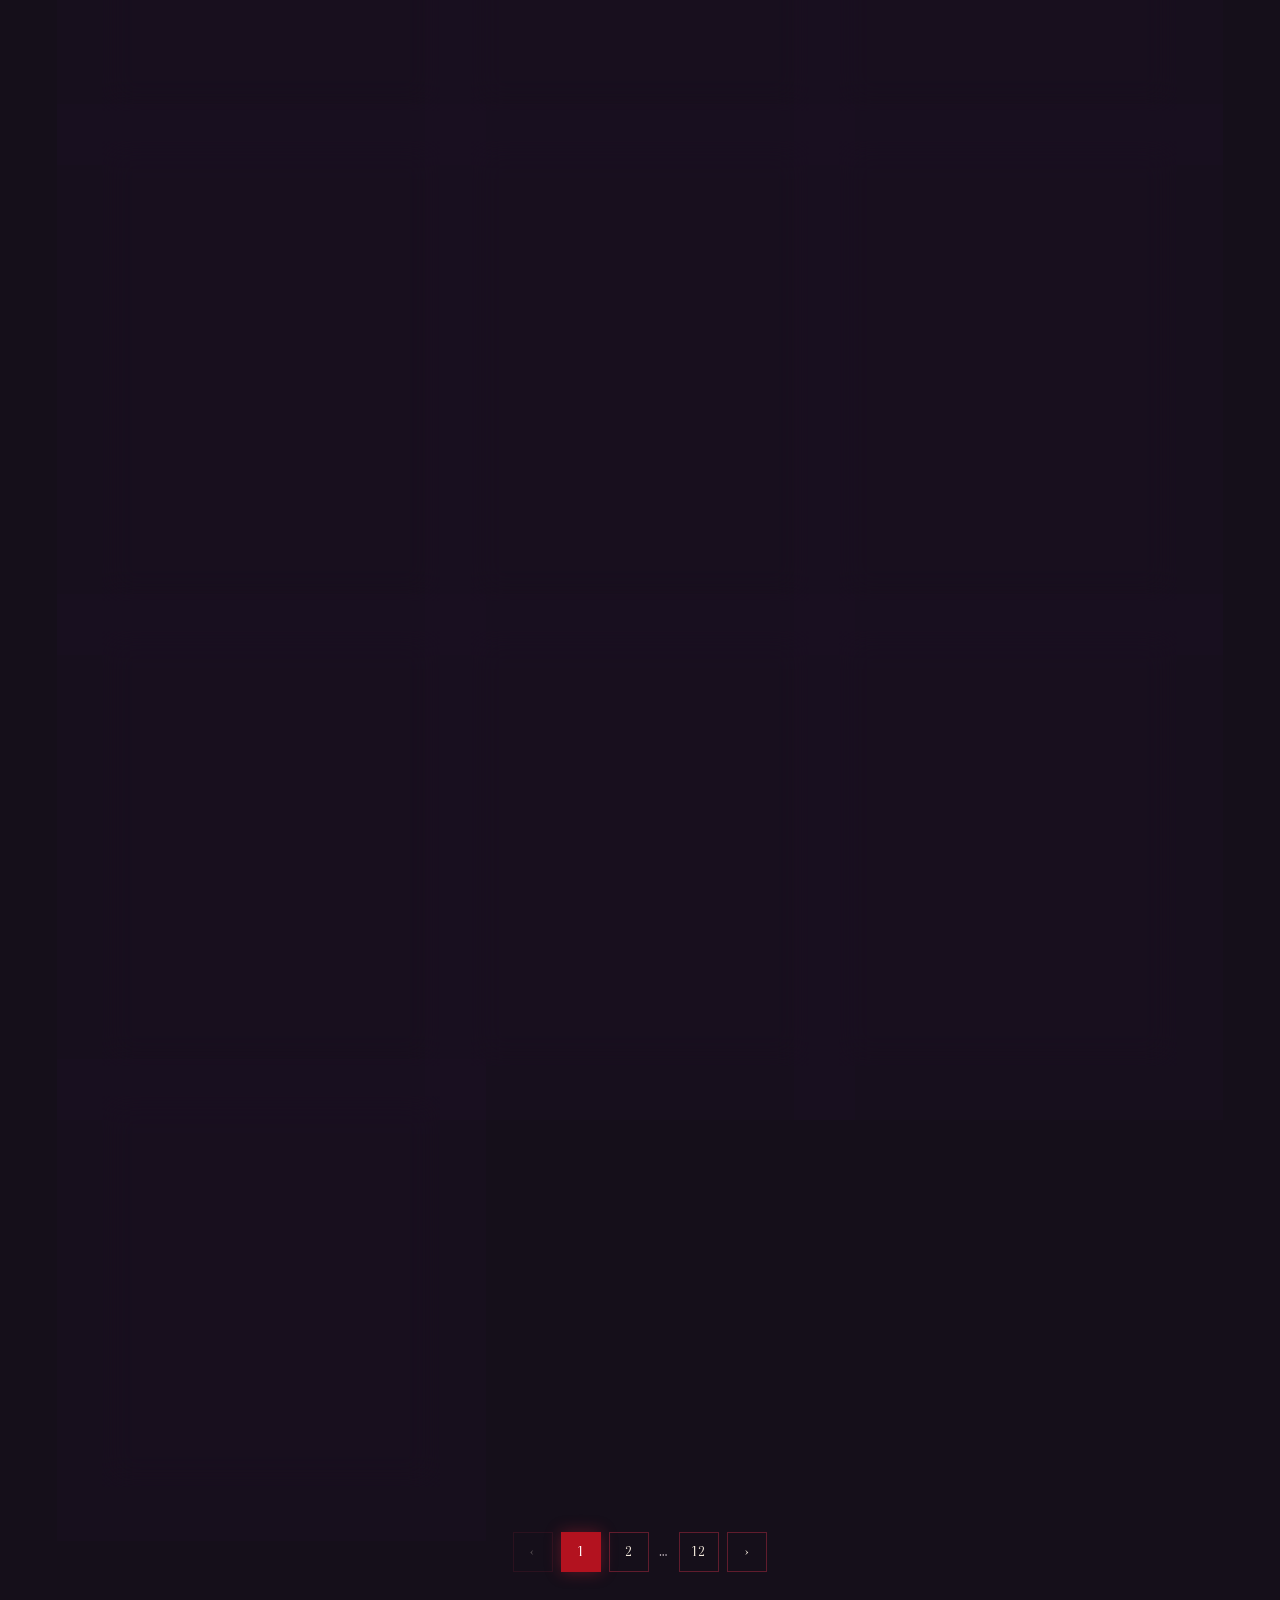
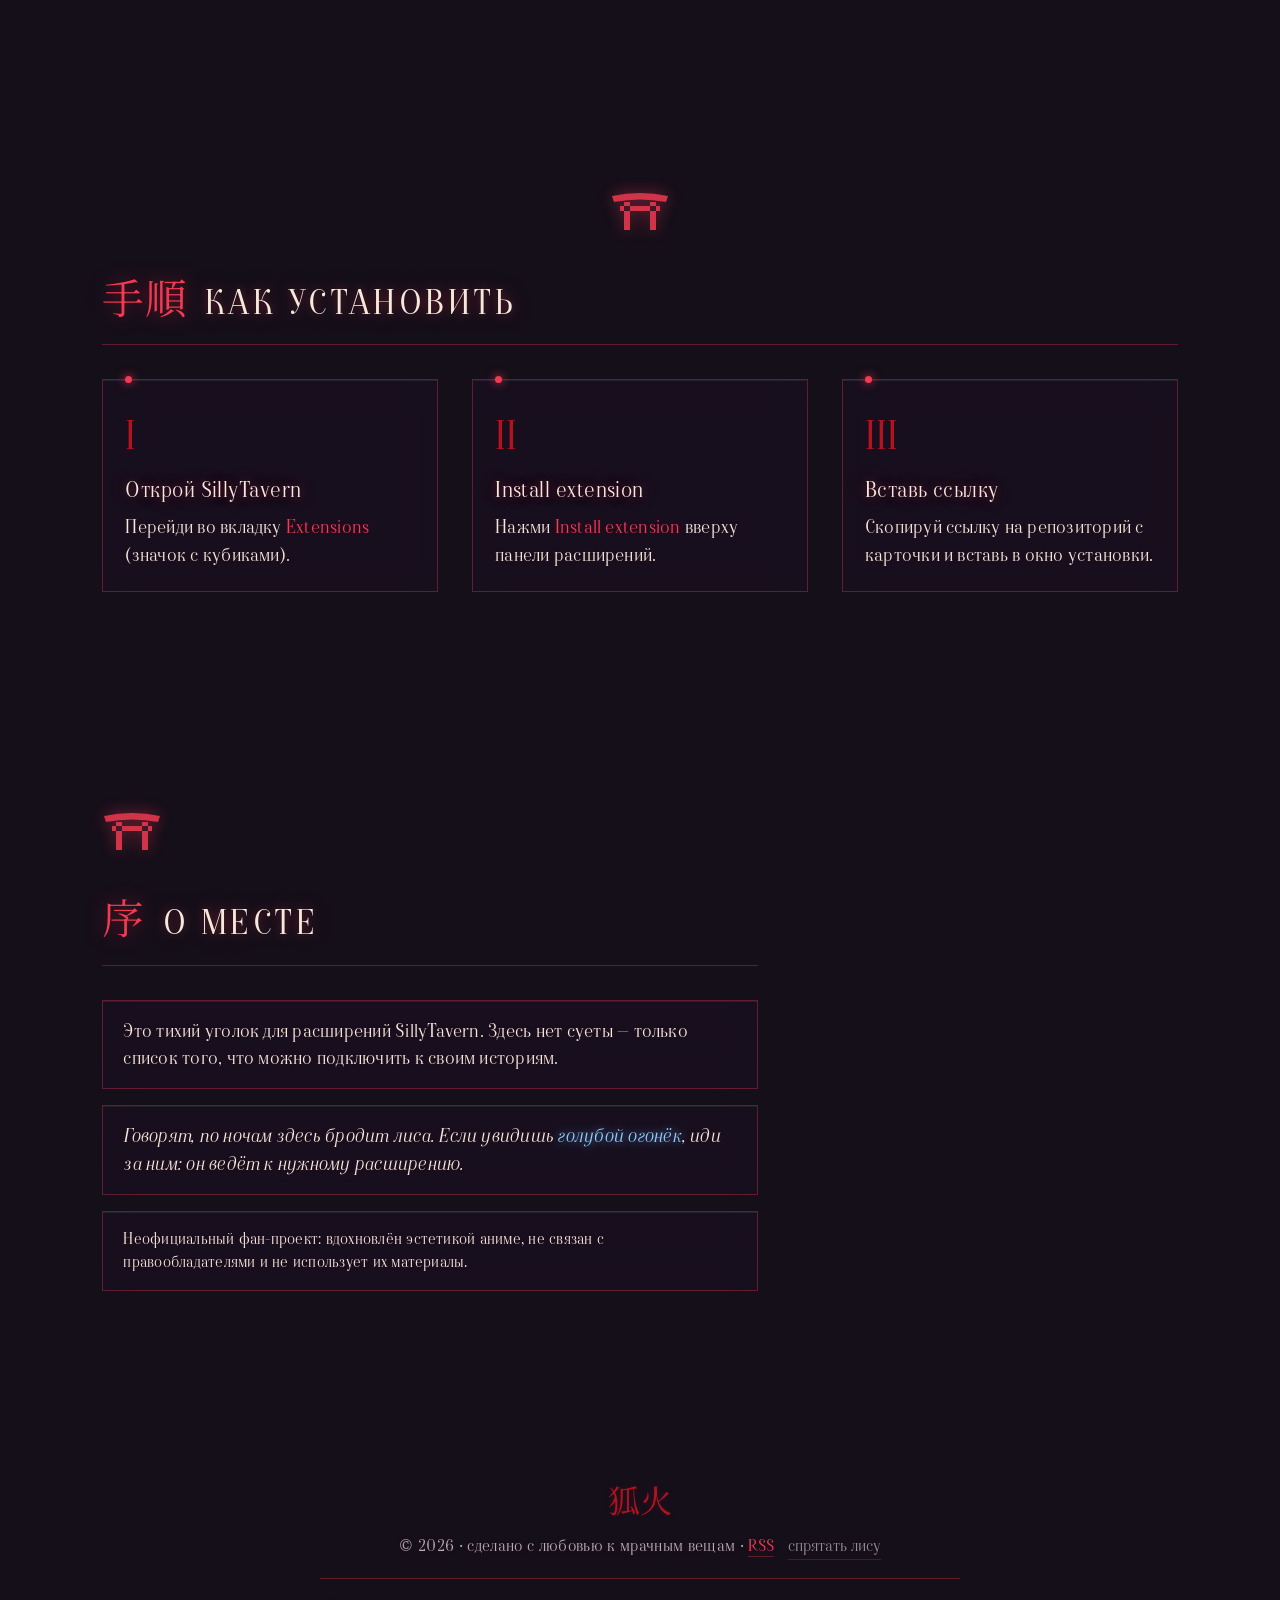
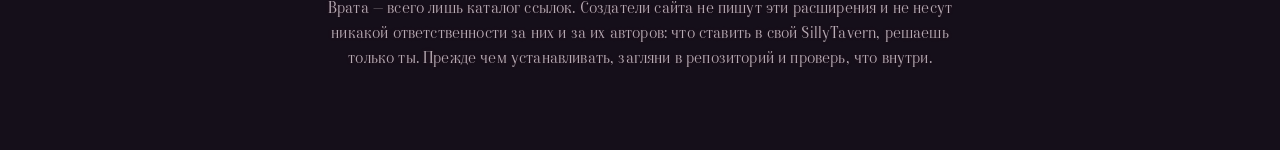
==== commit aed804dd: "Restyle scrollbar as a spider lily on a red thread Desktop: CSS-only thumb drawn as a lily on a stem" ====
--- a/index.html
+++ b/index.html
@@ -207,5 +207,6 @@
   <script src="theme.js"></script>
   <script src="kitsune.js"></script>
   <script src="fox.js"></script>
+  <script src="scrollbar.js"></script>
 </body>
 </html>
--- a/style.css
+++ b/style.css
@@ -27,6 +27,84 @@
   background-attachment:fixed;
 }
 ::selection{background:var(--blood);color:#fff}
+
+:root{
+  --lily:url("data:image/svg+xml,%3Csvg%20xmlns='http://www.w3.org/2000/svg'%20width='20'%20height='20'%20viewBox='0%200%2020%2020'%3E%3Cg%20fill='none'%20stroke-linecap='round'%3E%3Cg%20stroke='%23e0243a'%20stroke-width='1.5'%3E%3Cpath%20d='M10%2012C7%2010%204%209%201.5%204.5'/%3E%3Cpath%20d='M10%2012C13%2010%2016%209%2018.5%204.5'/%3E%3Cpath%20d='M10%2012C6.5%2012.5%203.5%2014.5%201%2013.5'/%3E%3Cpath%20d='M10%2012C13.5%2012.5%2016.5%2014.5%2019%2013.5'/%3E%3Cpath%20d='M10%2012C8.5%209%207.5%205.5%208.5%201.5'/%3E%3Cpath%20d='M10%2012C11.5%209%2012.5%205.5%2011.5%201.5'/%3E%3C/g%3E%3Cg%20stroke='%23ff8a9a'%20stroke-width='.8'%3E%3Cpath%20d='M10%2012C8.5%208.5%206%205.5%204.5%202'/%3E%3Cpath%20d='M10%2012C11.5%208.5%2014%205.5%2015.5%202'/%3E%3Cpath%20d='M10%2012C5.5%2011%203%209.5%20.8%207'/%3E%3Cpath%20d='M10%2012C14.5%2011%2017%209.5%2019.2%207'/%3E%3C/g%3E%3C/g%3E%3Ccircle%20cx='4.5'%20cy='2'%20r='.9'%20fill='%23ffc2ca'/%3E%3Ccircle%20cx='15.5'%20cy='2'%20r='.9'%20fill='%23ffc2ca'/%3E%3Ccircle%20cx='0.8'%20cy='7'%20r='.9'%20fill='%23ffc2ca'/%3E%3Ccircle%20cx='19.2'%20cy='7'%20r='.9'%20fill='%23ffc2ca'/%3E%3Ccircle%20cx='10'%20cy='12'%20r='1.5'%20fill='%23e0243a'/%3E%3C/svg%3E");
+  --lily-hot:url("data:image/svg+xml,%3Csvg%20xmlns='http://www.w3.org/2000/svg'%20width='20'%20height='20'%20viewBox='0%200%2020%2020'%3E%3Cg%20fill='none'%20stroke-linecap='round'%3E%3Cg%20stroke='%23ff4a63'%20stroke-width='1.5'%3E%3Cpath%20d='M10%2012C7%2010%204%209%201.5%204.5'/%3E%3Cpath%20d='M10%2012C13%2010%2016%209%2018.5%204.5'/%3E%3Cpath%20d='M10%2012C6.5%2012.5%203.5%2014.5%201%2013.5'/%3E%3Cpath%20d='M10%2012C13.5%2012.5%2016.5%2014.5%2019%2013.5'/%3E%3Cpath%20d='M10%2012C8.5%209%207.5%205.5%208.5%201.5'/%3E%3Cpath%20d='M10%2012C11.5%209%2012.5%205.5%2011.5%201.5'/%3E%3C/g%3E%3Cg%20stroke='%23ffd0d6'%20stroke-width='.8'%3E%3Cpath%20d='M10%2012C8.5%208.5%206%205.5%204.5%202'/%3E%3Cpath%20d='M10%2012C11.5%208.5%2014%205.5%2015.5%202'/%3E%3Cpath%20d='M10%2012C5.5%2011%203%209.5%20.8%207'/%3E%3Cpath%20d='M10%2012C14.5%2011%2017%209.5%2019.2%207'/%3E%3C/g%3E%3C/g%3E%3Ccircle%20cx='4.5'%20cy='2'%20r='.9'%20fill='%23ffffff'/%3E%3Ccircle%20cx='15.5'%20cy='2'%20r='.9'%20fill='%23ffffff'/%3E%3Ccircle%20cx='0.8'%20cy='7'%20r='.9'%20fill='%23ffffff'/%3E%3Ccircle%20cx='19.2'%20cy='7'%20r='.9'%20fill='%23ffffff'/%3E%3Ccircle%20cx='10'%20cy='12'%20r='1.5'%20fill='%23ff4a63'/%3E%3C/svg%3E");
+  --lily-h:url("data:image/svg+xml,%3Csvg%20xmlns='http://www.w3.org/2000/svg'%20width='20'%20height='20'%20viewBox='0%200%2020%2020'%3E%3Cg%20transform='rotate%28-90%2010%2010%29'%3E%3Cg%20fill='none'%20stroke-linecap='round'%3E%3Cg%20stroke='%23e0243a'%20stroke-width='1.5'%3E%3Cpath%20d='M10%2012C7%2010%204%209%201.5%204.5'/%3E%3Cpath%20d='M10%2012C13%2010%2016%209%2018.5%204.5'/%3E%3Cpath%20d='M10%2012C6.5%2012.5%203.5%2014.5%201%2013.5'/%3E%3Cpath%20d='M10%2012C13.5%2012.5%2016.5%2014.5%2019%2013.5'/%3E%3Cpath%20d='M10%2012C8.5%209%207.5%205.5%208.5%201.5'/%3E%3Cpath%20d='M10%2012C11.5%209%2012.5%205.5%2011.5%201.5'/%3E%3C/g%3E%3Cg%20stroke='%23ff8a9a'%20stroke-width='.8'%3E%3Cpath%20d='M10%2012C8.5%208.5%206%205.5%204.5%202'/%3E%3Cpath%20d='M10%2012C11.5%208.5%2014%205.5%2015.5%202'/%3E%3Cpath%20d='M10%2012C5.5%2011%203%209.5%20.8%207'/%3E%3Cpath%20d='M10%2012C14.5%2011%2017%209.5%2019.2%207'/%3E%3C/g%3E%3C/g%3E%3Ccircle%20cx='4.5'%20cy='2'%20r='.9'%20fill='%23ffc2ca'/%3E%3Ccircle%20cx='15.5'%20cy='2'%20r='.9'%20fill='%23ffc2ca'/%3E%3Ccircle%20cx='0.8'%20cy='7'%20r='.9'%20fill='%23ffc2ca'/%3E%3Ccircle%20cx='19.2'%20cy='7'%20r='.9'%20fill='%23ffc2ca'/%3E%3Ccircle%20cx='10'%20cy='12'%20r='1.5'%20fill='%23e0243a'/%3E%3C/g%3E%3C/svg%3E");
+  --lily-h-hot:url("data:image/svg+xml,%3Csvg%20xmlns='http://www.w3.org/2000/svg'%20width='20'%20height='20'%20viewBox='0%200%2020%2020'%3E%3Cg%20transform='rotate%28-90%2010%2010%29'%3E%3Cg%20fill='none'%20stroke-linecap='round'%3E%3Cg%20stroke='%23ff4a63'%20stroke-width='1.5'%3E%3Cpath%20d='M10%2012C7%2010%204%209%201.5%204.5'/%3E%3Cpath%20d='M10%2012C13%2010%2016%209%2018.5%204.5'/%3E%3Cpath%20d='M10%2012C6.5%2012.5%203.5%2014.5%201%2013.5'/%3E%3Cpath%20d='M10%2012C13.5%2012.5%2016.5%2014.5%2019%2013.5'/%3E%3Cpath%20d='M10%2012C8.5%209%207.5%205.5%208.5%201.5'/%3E%3Cpath%20d='M10%2012C11.5%209%2012.5%205.5%2011.5%201.5'/%3E%3C/g%3E%3Cg%20stroke='%23ffd0d6'%20stroke-width='.8'%3E%3Cpath%20d='M10%2012C8.5%208.5%206%205.5%204.5%202'/%3E%3Cpath%20d='M10%2012C11.5%208.5%2014%205.5%2015.5%202'/%3E%3Cpath%20d='M10%2012C5.5%2011%203%209.5%20.8%207'/%3E%3Cpath%20d='M10%2012C14.5%2011%2017%209.5%2019.2%207'/%3E%3C/g%3E%3C/g%3E%3Ccircle%20cx='4.5'%20cy='2'%20r='.9'%20fill='%23ffffff'/%3E%3Ccircle%20cx='15.5'%20cy='2'%20r='.9'%20fill='%23ffffff'/%3E%3Ccircle%20cx='0.8'%20cy='7'%20r='.9'%20fill='%23ffffff'/%3E%3Ccircle%20cx='19.2'%20cy='7'%20r='.9'%20fill='%23ffffff'/%3E%3Ccircle%20cx='10'%20cy='12'%20r='1.5'%20fill='%23ff4a63'/%3E%3C/g%3E%3C/svg%3E");
+}
+/* scrollbar: красная нить и паучья лилия (хиганбана). Ползунок это цветок на стебле, скользящий по нити */
+*::-webkit-scrollbar{width:20px;height:20px}
+*::-webkit-scrollbar-track,*::-webkit-scrollbar-corner{background:var(--ink-2)}
+*::-webkit-scrollbar-track:vertical{
+  background:
+    radial-gradient(circle,rgba(242,58,82,.75) 0 1.6px,transparent 2.2px) center top/8px 150px repeat-y,
+    linear-gradient(90deg,transparent calc(50% - .75px),rgba(242,58,82,.55) calc(50% - .75px) calc(50% + .75px),transparent calc(50% + .75px)),
+    var(--ink-2);
+}
+*::-webkit-scrollbar-track:horizontal{
+  background:
+    radial-gradient(circle,rgba(242,58,82,.75) 0 1.6px,transparent 2.2px) left center/150px 8px repeat-x,
+    linear-gradient(180deg,transparent calc(50% - .75px),rgba(242,58,82,.55) calc(50% - .75px) calc(50% + .75px),transparent calc(50% + .75px)),
+    var(--ink-2);
+}
+*::-webkit-scrollbar-thumb{background-color:transparent;border:0;min-height:72px;min-width:72px}
+*::-webkit-scrollbar-thumb:vertical{
+  background:
+    var(--lily) center top/20px 20px no-repeat,
+    linear-gradient(180deg,var(--crimson),#55091a) center bottom/3px calc(100% - 12px) no-repeat;
+}
+*::-webkit-scrollbar-thumb:horizontal{
+  background:
+    var(--lily-h) left center/20px 20px no-repeat,
+    linear-gradient(90deg,var(--crimson),#55091a) right center/calc(100% - 12px) 3px no-repeat;
+}
+*::-webkit-scrollbar-thumb:vertical:hover{
+  background:
+    var(--lily-hot) center top/20px 20px no-repeat,
+    linear-gradient(180deg,#ff5d72,var(--blood)) center bottom/4px calc(100% - 12px) no-repeat;
+}
+*::-webkit-scrollbar-thumb:horizontal:hover{
+  background:
+    var(--lily-h-hot) left center/20px 20px no-repeat,
+    linear-gradient(90deg,#ff5d72,var(--blood)) right center/calc(100% - 12px) 4px no-repeat;
+}
+
+/* телефоны и планшеты: нативный скроллбар не стилизуется, рисуем свой (scrollbar.js) */
+#lily-scroll{display:none}
+@media (hover:none) and (pointer:coarse){
+  *{scrollbar-width:none}
+  *::-webkit-scrollbar{display:none}
+  #lily-scroll{
+    display:block;position:fixed;z-index:120;pointer-events:none;
+    top:calc(env(safe-area-inset-top,0px) + 12px);
+    bottom:calc(env(safe-area-inset-bottom,0px) + 12px);
+    right:max(2px,env(safe-area-inset-right,0px));
+    width:28px;opacity:0;transition:opacity .4s ease;
+  }
+  #lily-scroll.on{opacity:1}
+  .lily-thread{
+    position:absolute;left:50%;top:0;bottom:0;width:1.5px;transform:translateX(-50%);
+    background:linear-gradient(transparent,rgba(242,58,82,.65) 10%,rgba(242,58,82,.65) 90%,transparent);
+  }
+  .lily-thumb{
+    position:absolute;left:0;top:0;width:28px;height:80px;
+    pointer-events:auto;touch-action:none;will-change:transform;
+    background:
+      var(--lily) center top/24px 24px no-repeat,
+      linear-gradient(180deg,var(--crimson),#55091a) center bottom/3px calc(100% - 14px) no-repeat;
+    filter:drop-shadow(0 0 5px rgba(242,58,82,.55));
+  }
+  #lily-scroll.drag .lily-thumb{background-image:var(--lily-hot),linear-gradient(180deg,#ff5d72,var(--blood))}
+  .intro-on #lily-scroll{display:none}
+}
+@media (prefers-reduced-motion:reduce){#lily-scroll{transition:none}}
+/* Firefox и новый Chrome без webkit-псевдоэлементов */
+@supports not selector(::-webkit-scrollbar){
+  *{scrollbar-width:thin;scrollbar-color:var(--blood) var(--ink-2)}
+}
+
 a{color:inherit;text-decoration:none}
 .jp{font-family:var(--jp);font-weight:400}
 .sr{position:absolute;width:1px;height:1px;overflow:hidden;clip:rect(0 0 0 0)}
--- a/fox.css
+++ b/fox.css
@@ -5,10 +5,10 @@
   pointer-events:none;will-change:transform;opacity:0;transition:opacity .6s;
 }
 #fox.show{opacity:1}
-.fox-flip{width:100%;transform-origin:50% 100%}
+.fox-flip{position:relative;width:100%;aspect-ratio:720/520;transform-origin:50% 100%}
 .fox-flip.left{transform:scaleX(-1)}
 .fox-body{
-  display:block;width:100%;height:auto;user-select:none;-webkit-user-drag:none;
+  position:absolute;left:0;bottom:0;display:block;width:100%;height:auto;user-select:none;-webkit-user-drag:none;
   transform-origin:50% 100%;filter:drop-shadow(0 8px 14px rgba(0,0,0,.45));
 }
 .fox-body.breathe{animation:fox-breathe 3.8s ease-in-out infinite}
@@ -16,8 +16,33 @@
 @keyframes fox-breathe{0%,100%{transform:scale(1,1)}50%{transform:scale(.996,1.014)}}
 @keyframes fox-bob{0%,100%{transform:translateY(0)}50%{transform:translateY(-4px)}}
 
+/* сон: дыхание и «z z Z» над мордочкой */
+.fox-body.sleeping{animation:fox-sleep 4.2s ease-in-out infinite}
+@keyframes fox-sleep{0%,100%{transform:scale(1,1)}50%{transform:scale(1.01,1.035)}}
+.fox-z{position:absolute;left:79%;top:14%;width:18%;height:32%;pointer-events:none;opacity:0;transition:opacity .6s;font-family:var(--serif);font-style:italic;font-weight:700;color:#ffd9c4;text-shadow:0 0 10px rgba(255,150,120,.55);font-size:calc(var(--fox-w)*.085)}
+.fox-flip.left .fox-z{transform:scaleX(-1)}
+:root[data-theme="light"] .fox-z{color:#a8453f;text-shadow:0 0 8px rgba(255,255,255,.7)}
+#fox.asleep .fox-z{opacity:1}
+.fox-z i{position:absolute;left:0;bottom:0;opacity:0;animation:fox-z 3.6s ease-in infinite}
+.fox-z i:nth-child(2){animation-delay:1.2s}
+.fox-z i:nth-child(3){animation-delay:2.4s}
+@keyframes fox-z{0%{opacity:0;transform:translate(0,0) scale(.55)}25%{opacity:.95}100%{opacity:0;transform:translate(.9em,-3.4em) scale(1.25)}}
+
+/* клик и подъём */
+.fox-body.hop{animation:fox-hop .6s cubic-bezier(.2,.7,.3,1)}
+.fox-body.dragging{animation:none;transform-origin:50% 12.5%;filter:drop-shadow(0 22px 16px rgba(0,0,0,.3))}
+.fox-body.falling{animation:none;transform-origin:50% 50%}
+.fox-body.thud{animation:fox-thud .55s ease-out}
+.fox-body.shake{animation:fox-shake .5s ease-in-out}
+@keyframes fox-hop{0%{transform:translateY(0) scale(1.03,.94)}30%{transform:translateY(-26px) scale(.97,1.05)}60%{transform:translateY(0) scale(1.03,.96)}100%{transform:translateY(0) scale(1,1)}}
+@keyframes fox-thud{0%{transform:scale(1.12,.78)}35%{transform:scale(.97,1.05)}65%{transform:scale(1.02,.98)}100%{transform:scale(1,1)}}
+@keyframes fox-shake{0%,100%{transform:rotate(0)}20%{transform:rotate(-3deg)}45%{transform:rotate(3deg)}70%{transform:rotate(-1.5deg)}}
+#fox.low .fox-bubble{bottom:calc(72% - 6px)}
+#fox.lift .fox-bubble{bottom:calc(149% + 4px)}
+
 /* кликабельна только сама лиса, а не весь прозрачный холст */
-.fox-hit{position:absolute;left:34%;top:30%;width:34%;height:62%;border-radius:40%;pointer-events:auto;cursor:pointer}
+.fox-hit{position:absolute;left:34%;top:30%;width:34%;height:62%;border-radius:40%;pointer-events:auto;cursor:grab;touch-action:none;-webkit-touch-callout:none}
+#fox.lift .fox-hit{cursor:grabbing}
 
 .fox-bubble{
   position:absolute;left:50%;bottom:calc(100% - 10px);
@@ -44,5 +69,8 @@
 
 @media (prefers-reduced-motion:reduce){
   #fox{transition:none}
-  .fox-body.breathe,.fox-body.walking{animation:none}
+  .fox-body.breathe,.fox-body.walking,.fox-body.hop,.fox-body.thud,.fox-body.shake,.fox-body.sleeping{animation:none}
+  .fox-z i{animation:none;opacity:.85}
+  .fox-z i:nth-child(2){transform:translate(.5em,-1.2em)}
+  .fox-z i:nth-child(3){transform:translate(1em,-2.4em)}
 }
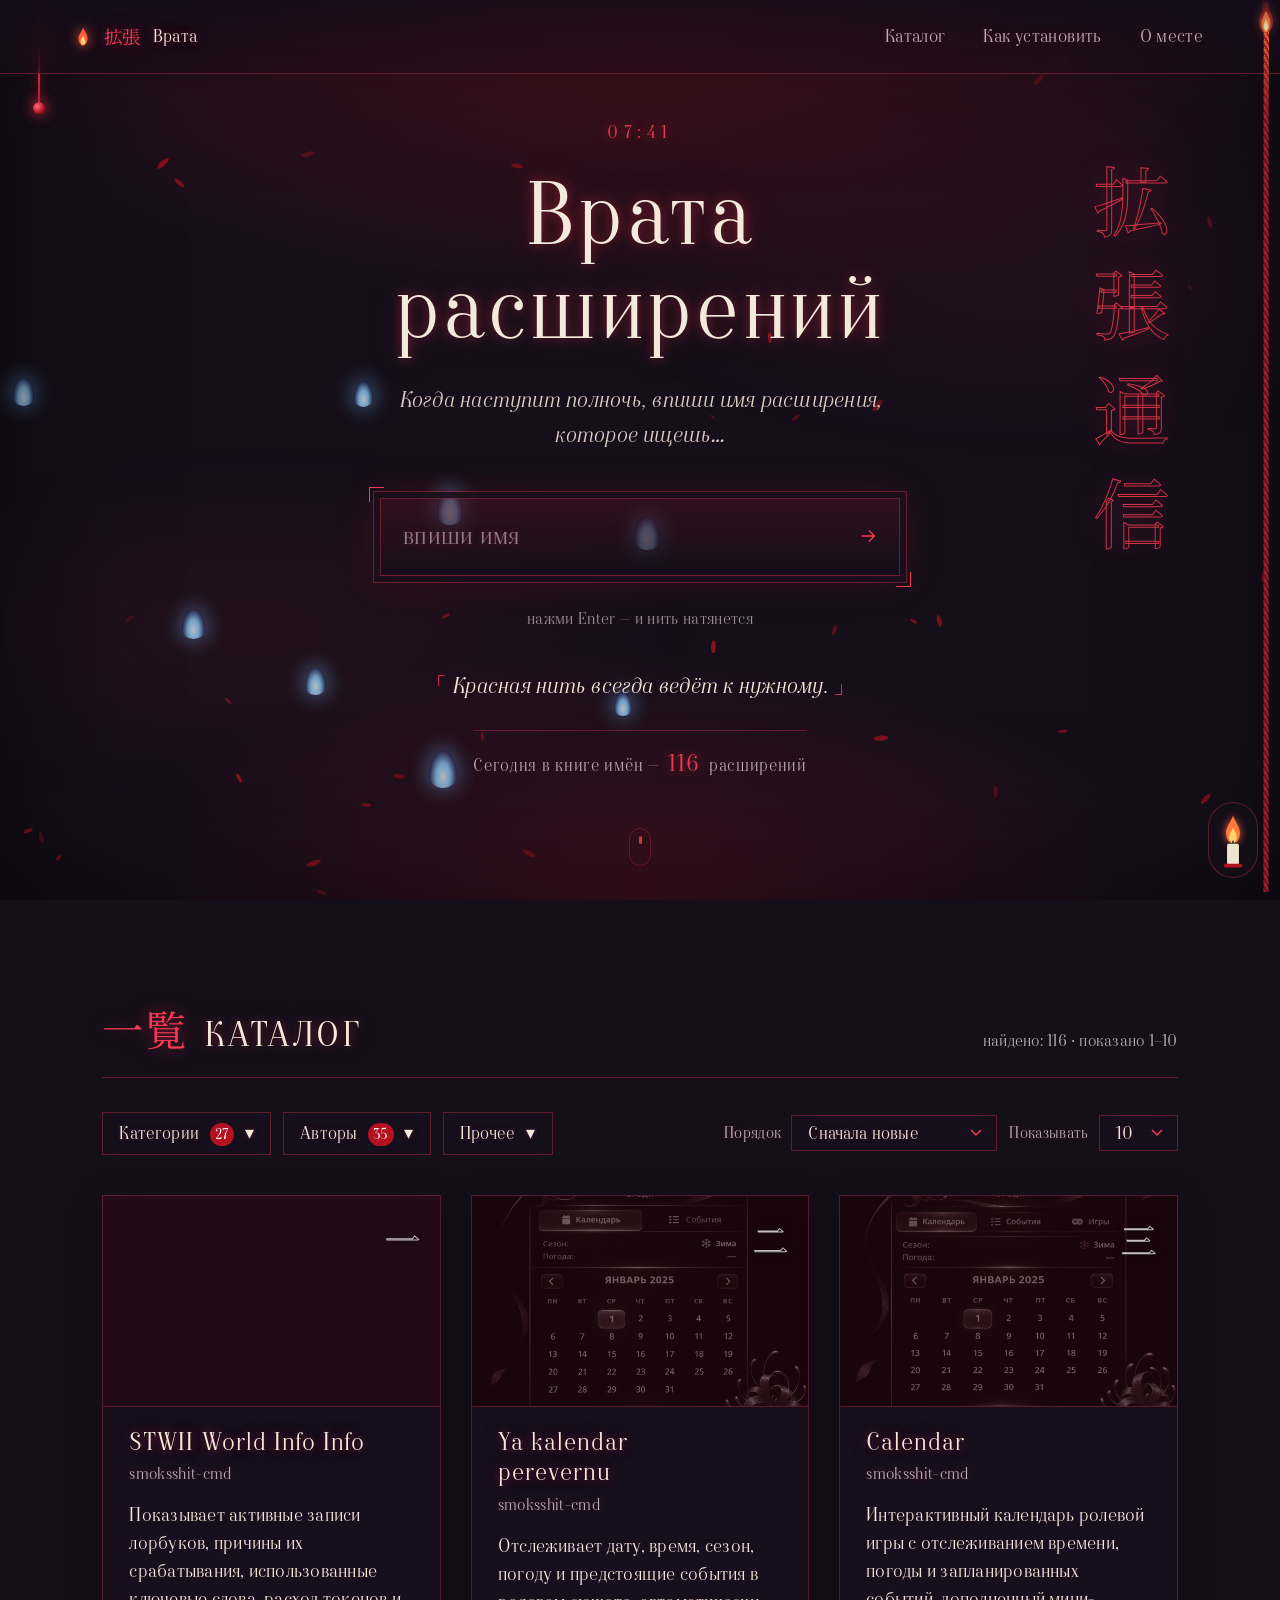
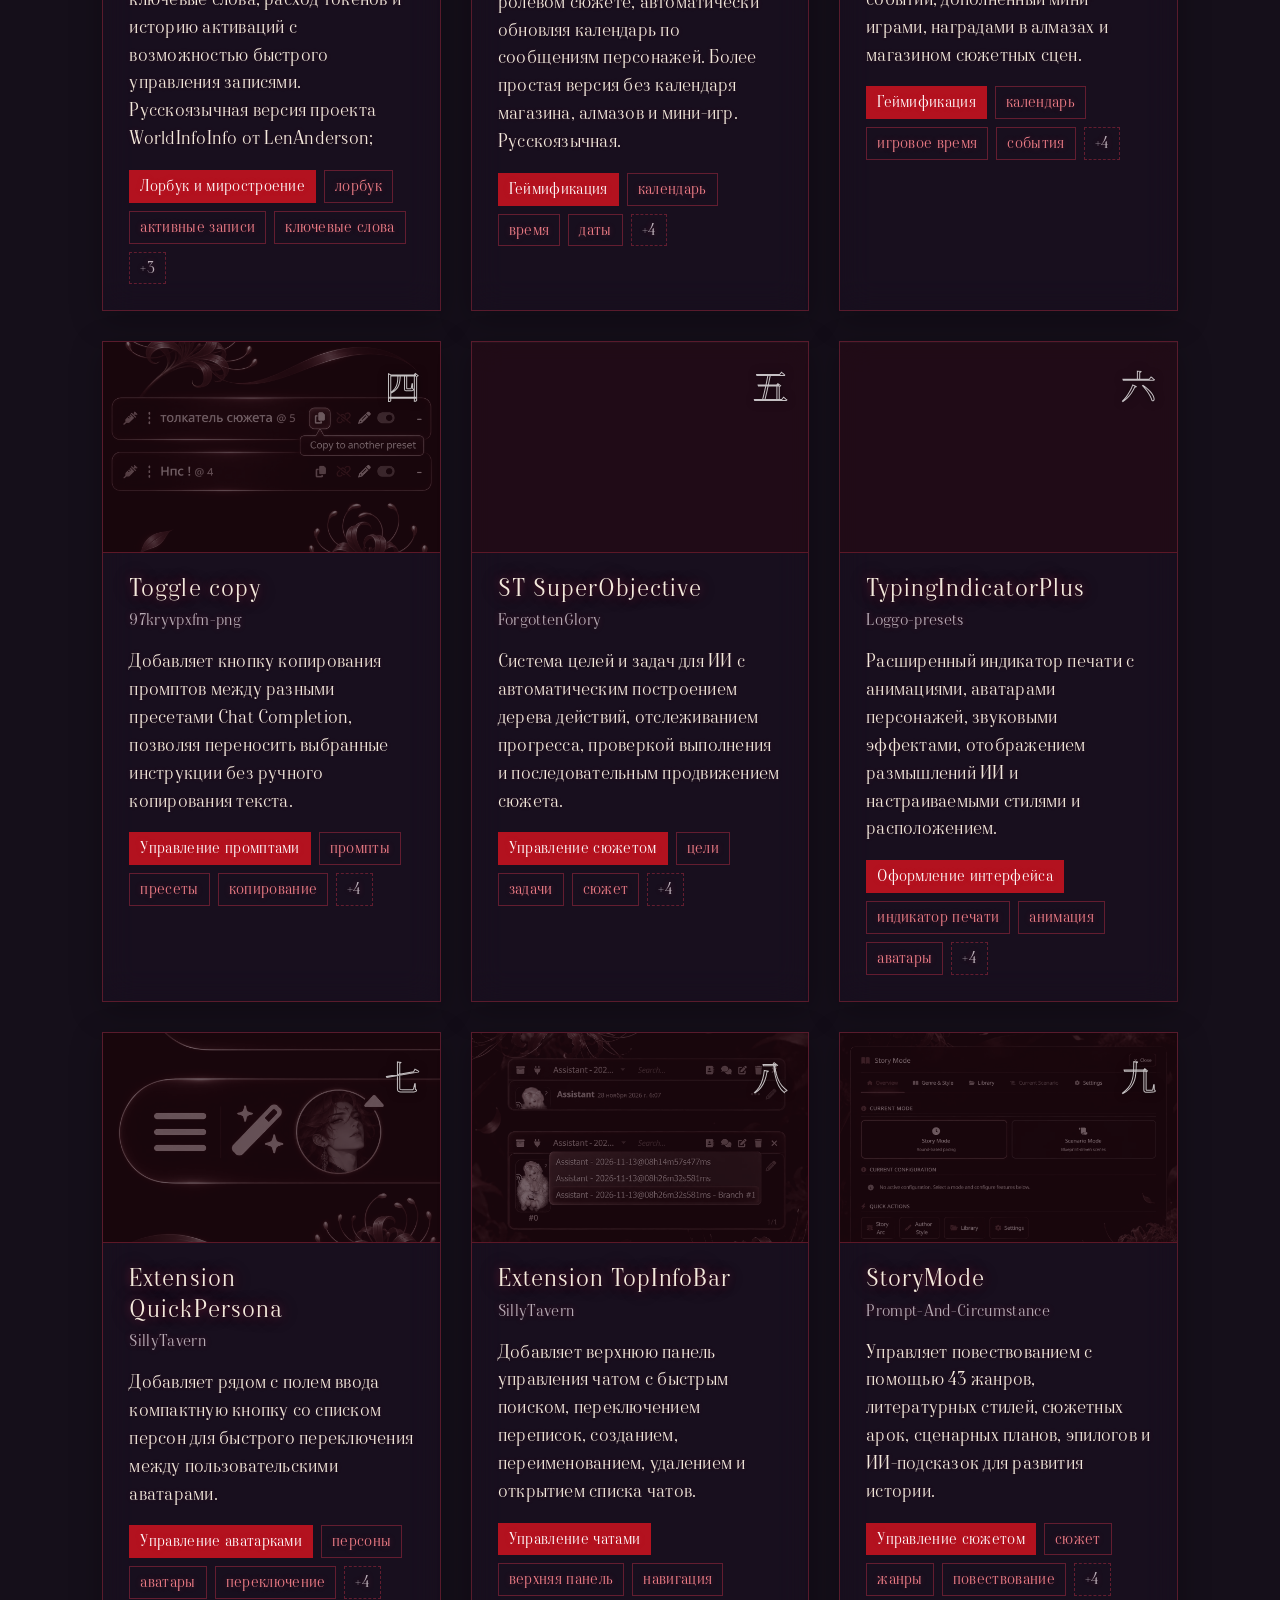
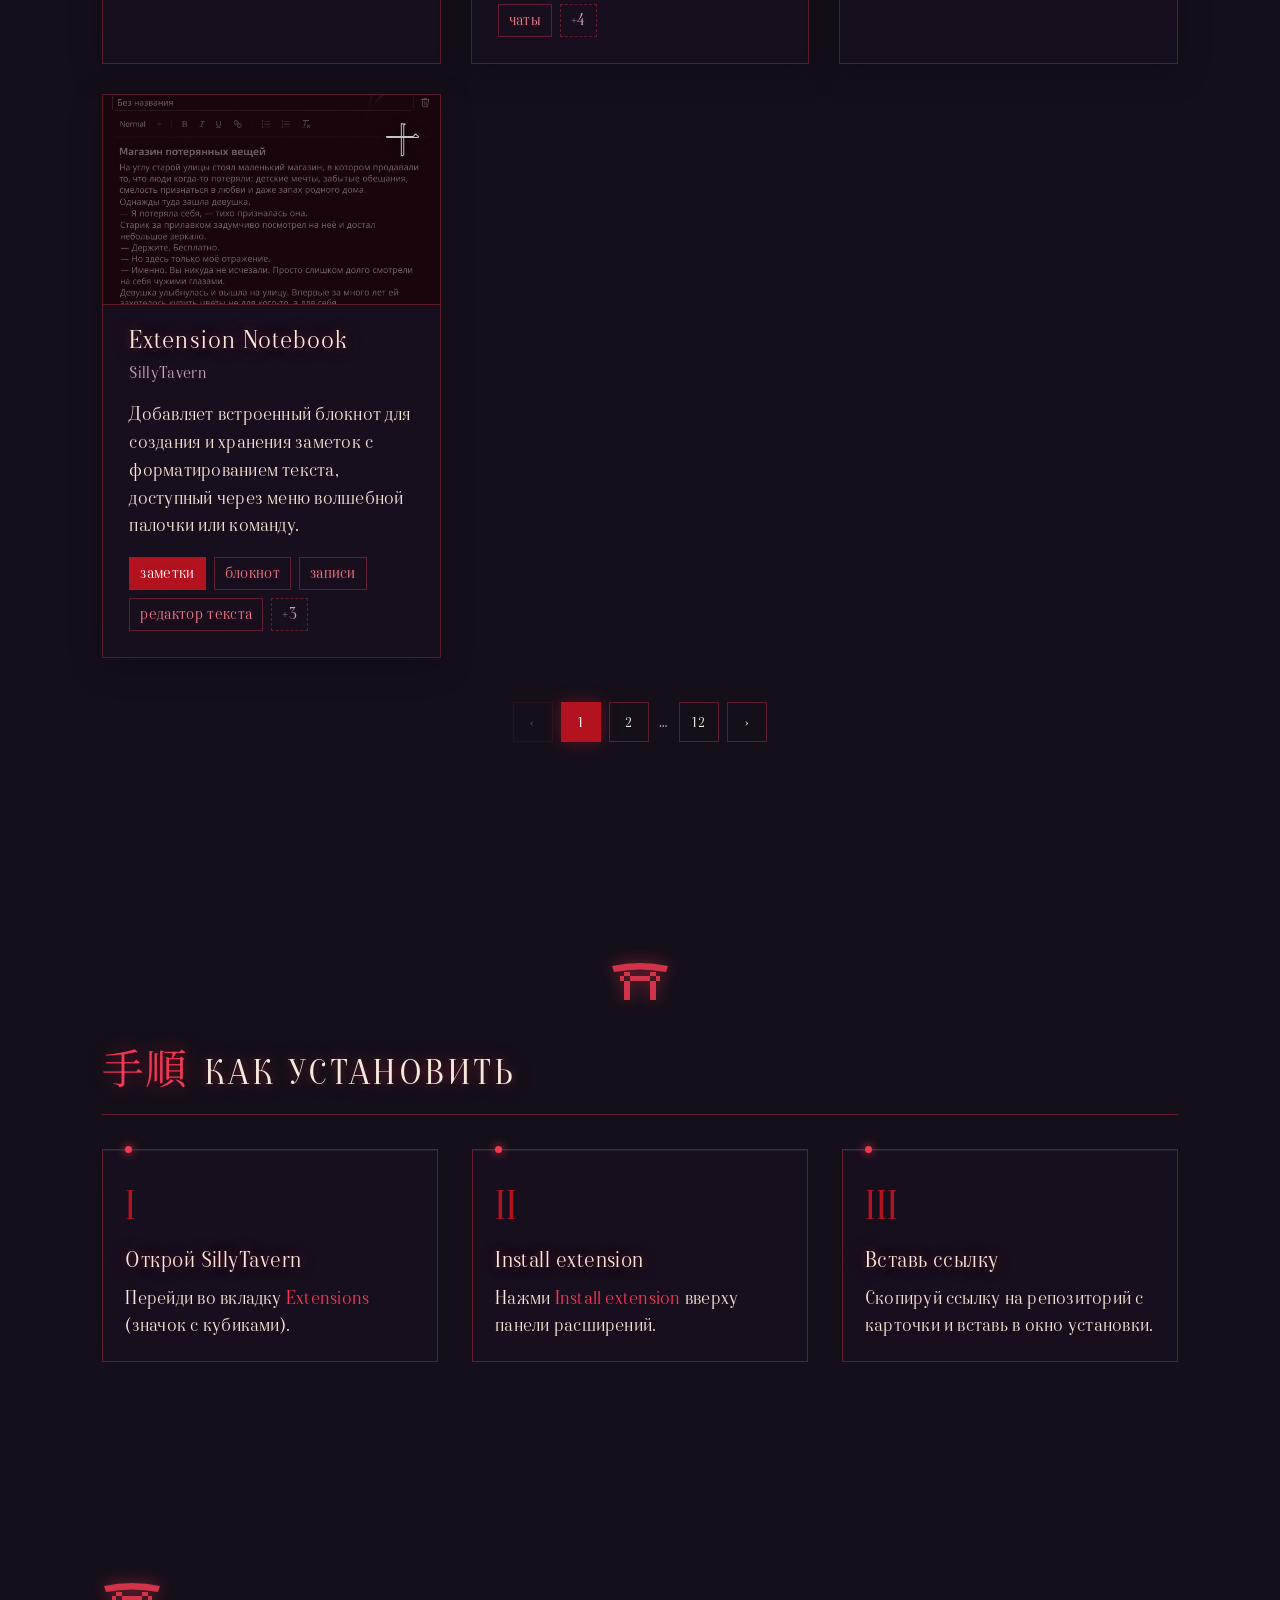
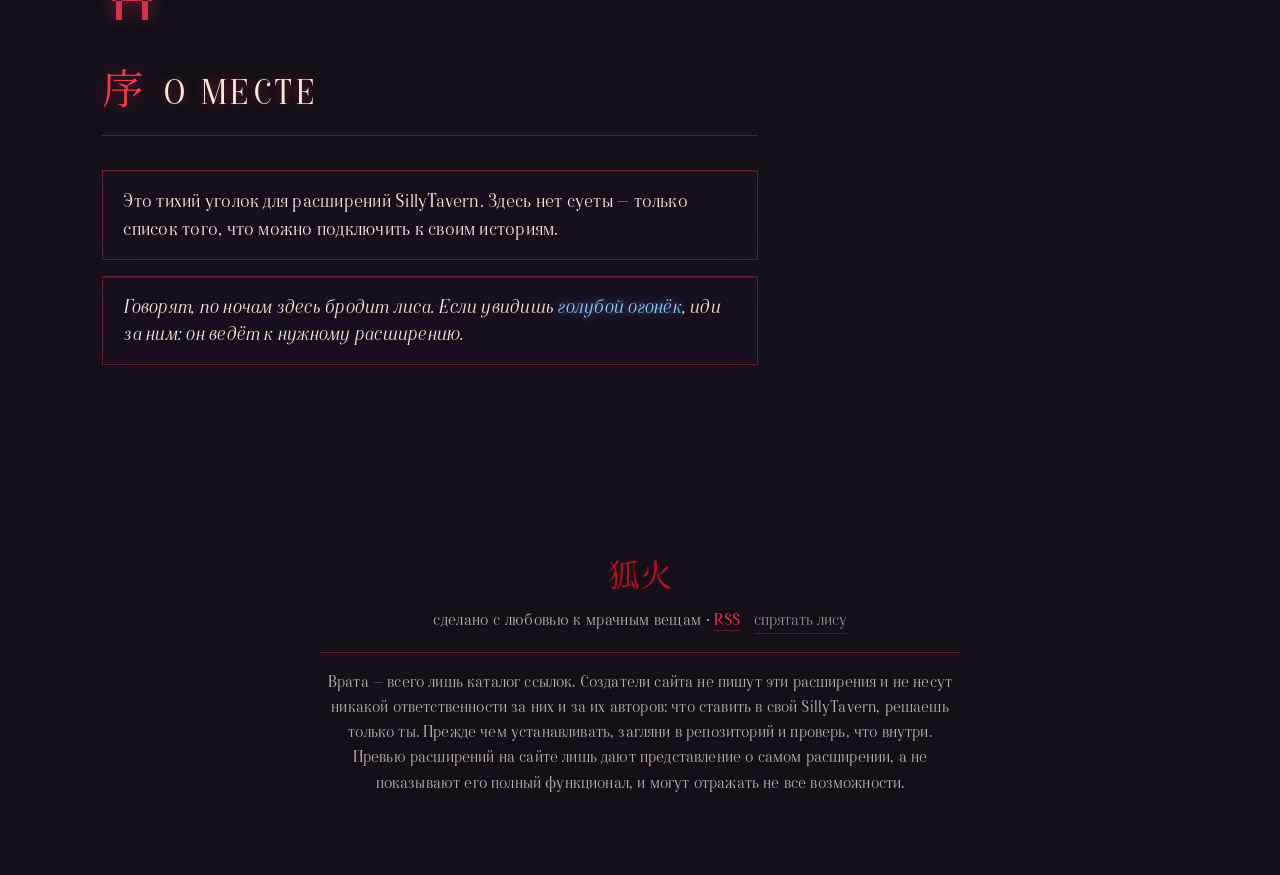
==== commit 3e805740: "Footer: add preview disclaimer, drop year and fan-project line Co-Authored-By: Claude Sonnet 5.5 <no" ====
--- a/index.html
+++ b/index.html
@@ -155,14 +155,13 @@
       </header>
       <p>Это тихий уголок для расширений SillyTavern. Здесь нет суеты — только список того, что можно подключить к своим историям.</p>
       <p class="fox-note">Говорят, по ночам здесь бродит лиса. Если увидишь <b>голубой огонёк</b>, иди за ним: он ведёт к нужному расширению.</p>
-      <p class="muted">Неофициальный фан-проект: вдохновлён эстетикой аниме, не связан с правообладателями и не использует их материалы.</p>
     </section>
   </main>
 
   <footer class="foot">
     <span class="jp">狐火</span>
-    <p>© <span id="year"></span> · сделано с любовью к мрачным вещам · <a class="rss" href="feed.xml">RSS</a></p>
-    <p class="disclaimer">Врата — всего лишь каталог ссылок. Создатели сайта не пишут эти расширения и не несут никакой ответственности за них и за их авторов: что ставить в свой SillyTavern, решаешь только ты. Прежде чем устанавливать, загляни в репозиторий и проверь, что внутри.</p>
+    <p>сделано с любовью к мрачным вещам · <a class="rss" href="feed.xml">RSS</a></p>
+    <p class="disclaimer">Врата — всего лишь каталог ссылок. Создатели сайта не пишут эти расширения и не несут никакой ответственности за них и за их авторов: что ставить в свой SillyTavern, решаешь только ты. Прежде чем устанавливать, загляни в репозиторий и проверь, что внутри. Превью расширений на сайте лишь дают представление о самом расширении, а не показывают его полный функционал, и могут отражать не все возможности.</p>
   </footer>
 
   <!-- СВЕЧА: ТЕМА -->
--- a/style.css
+++ b/style.css
@@ -29,77 +29,132 @@
 ::selection{background:var(--blood);color:#fff}
 
 :root{
-  --lily:url("data:image/svg+xml,%3Csvg%20xmlns='http://www.w3.org/2000/svg'%20width='20'%20height='20'%20viewBox='0%200%2020%2020'%3E%3Cg%20fill='none'%20stroke-linecap='round'%3E%3Cg%20stroke='%23e0243a'%20stroke-width='1.5'%3E%3Cpath%20d='M10%2012C7%2010%204%209%201.5%204.5'/%3E%3Cpath%20d='M10%2012C13%2010%2016%209%2018.5%204.5'/%3E%3Cpath%20d='M10%2012C6.5%2012.5%203.5%2014.5%201%2013.5'/%3E%3Cpath%20d='M10%2012C13.5%2012.5%2016.5%2014.5%2019%2013.5'/%3E%3Cpath%20d='M10%2012C8.5%209%207.5%205.5%208.5%201.5'/%3E%3Cpath%20d='M10%2012C11.5%209%2012.5%205.5%2011.5%201.5'/%3E%3C/g%3E%3Cg%20stroke='%23ff8a9a'%20stroke-width='.8'%3E%3Cpath%20d='M10%2012C8.5%208.5%206%205.5%204.5%202'/%3E%3Cpath%20d='M10%2012C11.5%208.5%2014%205.5%2015.5%202'/%3E%3Cpath%20d='M10%2012C5.5%2011%203%209.5%20.8%207'/%3E%3Cpath%20d='M10%2012C14.5%2011%2017%209.5%2019.2%207'/%3E%3C/g%3E%3C/g%3E%3Ccircle%20cx='4.5'%20cy='2'%20r='.9'%20fill='%23ffc2ca'/%3E%3Ccircle%20cx='15.5'%20cy='2'%20r='.9'%20fill='%23ffc2ca'/%3E%3Ccircle%20cx='0.8'%20cy='7'%20r='.9'%20fill='%23ffc2ca'/%3E%3Ccircle%20cx='19.2'%20cy='7'%20r='.9'%20fill='%23ffc2ca'/%3E%3Ccircle%20cx='10'%20cy='12'%20r='1.5'%20fill='%23e0243a'/%3E%3C/svg%3E");
-  --lily-hot:url("data:image/svg+xml,%3Csvg%20xmlns='http://www.w3.org/2000/svg'%20width='20'%20height='20'%20viewBox='0%200%2020%2020'%3E%3Cg%20fill='none'%20stroke-linecap='round'%3E%3Cg%20stroke='%23ff4a63'%20stroke-width='1.5'%3E%3Cpath%20d='M10%2012C7%2010%204%209%201.5%204.5'/%3E%3Cpath%20d='M10%2012C13%2010%2016%209%2018.5%204.5'/%3E%3Cpath%20d='M10%2012C6.5%2012.5%203.5%2014.5%201%2013.5'/%3E%3Cpath%20d='M10%2012C13.5%2012.5%2016.5%2014.5%2019%2013.5'/%3E%3Cpath%20d='M10%2012C8.5%209%207.5%205.5%208.5%201.5'/%3E%3Cpath%20d='M10%2012C11.5%209%2012.5%205.5%2011.5%201.5'/%3E%3C/g%3E%3Cg%20stroke='%23ffd0d6'%20stroke-width='.8'%3E%3Cpath%20d='M10%2012C8.5%208.5%206%205.5%204.5%202'/%3E%3Cpath%20d='M10%2012C11.5%208.5%2014%205.5%2015.5%202'/%3E%3Cpath%20d='M10%2012C5.5%2011%203%209.5%20.8%207'/%3E%3Cpath%20d='M10%2012C14.5%2011%2017%209.5%2019.2%207'/%3E%3C/g%3E%3C/g%3E%3Ccircle%20cx='4.5'%20cy='2'%20r='.9'%20fill='%23ffffff'/%3E%3Ccircle%20cx='15.5'%20cy='2'%20r='.9'%20fill='%23ffffff'/%3E%3Ccircle%20cx='0.8'%20cy='7'%20r='.9'%20fill='%23ffffff'/%3E%3Ccircle%20cx='19.2'%20cy='7'%20r='.9'%20fill='%23ffffff'/%3E%3Ccircle%20cx='10'%20cy='12'%20r='1.5'%20fill='%23ff4a63'/%3E%3C/svg%3E");
-  --lily-h:url("data:image/svg+xml,%3Csvg%20xmlns='http://www.w3.org/2000/svg'%20width='20'%20height='20'%20viewBox='0%200%2020%2020'%3E%3Cg%20transform='rotate%28-90%2010%2010%29'%3E%3Cg%20fill='none'%20stroke-linecap='round'%3E%3Cg%20stroke='%23e0243a'%20stroke-width='1.5'%3E%3Cpath%20d='M10%2012C7%2010%204%209%201.5%204.5'/%3E%3Cpath%20d='M10%2012C13%2010%2016%209%2018.5%204.5'/%3E%3Cpath%20d='M10%2012C6.5%2012.5%203.5%2014.5%201%2013.5'/%3E%3Cpath%20d='M10%2012C13.5%2012.5%2016.5%2014.5%2019%2013.5'/%3E%3Cpath%20d='M10%2012C8.5%209%207.5%205.5%208.5%201.5'/%3E%3Cpath%20d='M10%2012C11.5%209%2012.5%205.5%2011.5%201.5'/%3E%3C/g%3E%3Cg%20stroke='%23ff8a9a'%20stroke-width='.8'%3E%3Cpath%20d='M10%2012C8.5%208.5%206%205.5%204.5%202'/%3E%3Cpath%20d='M10%2012C11.5%208.5%2014%205.5%2015.5%202'/%3E%3Cpath%20d='M10%2012C5.5%2011%203%209.5%20.8%207'/%3E%3Cpath%20d='M10%2012C14.5%2011%2017%209.5%2019.2%207'/%3E%3C/g%3E%3C/g%3E%3Ccircle%20cx='4.5'%20cy='2'%20r='.9'%20fill='%23ffc2ca'/%3E%3Ccircle%20cx='15.5'%20cy='2'%20r='.9'%20fill='%23ffc2ca'/%3E%3Ccircle%20cx='0.8'%20cy='7'%20r='.9'%20fill='%23ffc2ca'/%3E%3Ccircle%20cx='19.2'%20cy='7'%20r='.9'%20fill='%23ffc2ca'/%3E%3Ccircle%20cx='10'%20cy='12'%20r='1.5'%20fill='%23e0243a'/%3E%3C/g%3E%3C/svg%3E");
-  --lily-h-hot:url("data:image/svg+xml,%3Csvg%20xmlns='http://www.w3.org/2000/svg'%20width='20'%20height='20'%20viewBox='0%200%2020%2020'%3E%3Cg%20transform='rotate%28-90%2010%2010%29'%3E%3Cg%20fill='none'%20stroke-linecap='round'%3E%3Cg%20stroke='%23ff4a63'%20stroke-width='1.5'%3E%3Cpath%20d='M10%2012C7%2010%204%209%201.5%204.5'/%3E%3Cpath%20d='M10%2012C13%2010%2016%209%2018.5%204.5'/%3E%3Cpath%20d='M10%2012C6.5%2012.5%203.5%2014.5%201%2013.5'/%3E%3Cpath%20d='M10%2012C13.5%2012.5%2016.5%2014.5%2019%2013.5'/%3E%3Cpath%20d='M10%2012C8.5%209%207.5%205.5%208.5%201.5'/%3E%3Cpath%20d='M10%2012C11.5%209%2012.5%205.5%2011.5%201.5'/%3E%3C/g%3E%3Cg%20stroke='%23ffd0d6'%20stroke-width='.8'%3E%3Cpath%20d='M10%2012C8.5%208.5%206%205.5%204.5%202'/%3E%3Cpath%20d='M10%2012C11.5%208.5%2014%205.5%2015.5%202'/%3E%3Cpath%20d='M10%2012C5.5%2011%203%209.5%20.8%207'/%3E%3Cpath%20d='M10%2012C14.5%2011%2017%209.5%2019.2%207'/%3E%3C/g%3E%3C/g%3E%3Ccircle%20cx='4.5'%20cy='2'%20r='.9'%20fill='%23ffffff'/%3E%3Ccircle%20cx='15.5'%20cy='2'%20r='.9'%20fill='%23ffffff'/%3E%3Ccircle%20cx='0.8'%20cy='7'%20r='.9'%20fill='%23ffffff'/%3E%3Ccircle%20cx='19.2'%20cy='7'%20r='.9'%20fill='%23ffffff'/%3E%3Ccircle%20cx='10'%20cy='12'%20r='1.5'%20fill='%23ff4a63'/%3E%3C/g%3E%3C/svg%3E");
-}
-/* scrollbar: красная нить и паучья лилия (хиганбана). Ползунок это цветок на стебле, скользящий по нити */
+  --ember:url("data:image/svg+xml,%3Csvg%20xmlns='http://www.w3.org/2000/svg'%20width='20'%20height='32'%20viewBox='0%200%20100%20160'%3E%3Cpath%20d='M50%204C58%2034%2092%2058%2088%20100C85%20134%2066%20156%2050%20156C34%20156%2015%20134%2012%20100C9%2066%2038%2048%2050%204Z'%20fill='%23ee5236'/%3E%3Cpath%20d='M50%2040C56%2062%2076%2078%2074%20106C72%20130%2062%20146%2050%20146C38%20146%2028%20130%2026%20106C24%2080%2044%2066%2050%2040Z'%20fill='%23f2a640'/%3E%3Cpath%20d='M50%2084C54%2098%2064%20106%2062%20122C61%20134%2056%20142%2050%20142C44%20142%2039%20134%2038%20122C36%20106%2046%2098%2050%2084Z'%20fill='%23ffe9b0'/%3E%3C/svg%3E");
+  --ember-hot:url("data:image/svg+xml,%3Csvg%20xmlns='http://www.w3.org/2000/svg'%20width='20'%20height='32'%20viewBox='0%200%20100%20160'%3E%3Cpath%20d='M50%204C58%2034%2092%2058%2088%20100C85%20134%2066%20156%2050%20156C34%20156%2015%20134%2012%20100C9%2066%2038%2048%2050%204Z'%20fill='%23ff6a48'/%3E%3Cpath%20d='M50%2040C56%2062%2076%2078%2074%20106C72%20130%2062%20146%2050%20146C38%20146%2028%20130%2026%20106C24%2080%2044%2066%2050%2040Z'%20fill='%23ffb347'/%3E%3Cpath%20d='M50%2084C54%2098%2064%20106%2062%20122C61%20134%2056%20142%2050%20142C44%20142%2039%20134%2038%20122C36%20106%2046%2098%2050%2084Z'%20fill='%23fff7d6'/%3E%3C/svg%3E");
+  --ember-h:url("data:image/svg+xml,%3Csvg%20xmlns='http://www.w3.org/2000/svg'%20width='32'%20height='20'%20viewBox='0%200%20160%20100'%3E%3Cg%20transform='translate%280%20100%29%20rotate%28-90%29'%3E%3Cpath%20d='M50%204C58%2034%2092%2058%2088%20100C85%20134%2066%20156%2050%20156C34%20156%2015%20134%2012%20100C9%2066%2038%2048%2050%204Z'%20fill='%23ee5236'/%3E%3Cpath%20d='M50%2040C56%2062%2076%2078%2074%20106C72%20130%2062%20146%2050%20146C38%20146%2028%20130%2026%20106C24%2080%2044%2066%2050%2040Z'%20fill='%23f2a640'/%3E%3Cpath%20d='M50%2084C54%2098%2064%20106%2062%20122C61%20134%2056%20142%2050%20142C44%20142%2039%20134%2038%20122C36%20106%2046%2098%2050%2084Z'%20fill='%23ffe9b0'/%3E%3C/g%3E%3C/svg%3E");
+  --ember-h-hot:url("data:image/svg+xml,%3Csvg%20xmlns='http://www.w3.org/2000/svg'%20width='32'%20height='20'%20viewBox='0%200%20160%20100'%3E%3Cg%20transform='translate%280%20100%29%20rotate%28-90%29'%3E%3Cpath%20d='M50%204C58%2034%2092%2058%2088%20100C85%20134%2066%20156%2050%20156C34%20156%2015%20134%2012%20100C9%2066%2038%2048%2050%204Z'%20fill='%23ff6a48'/%3E%3Cpath%20d='M50%2040C56%2062%2076%2078%2074%20106C72%20130%2062%20146%2050%20146C38%20146%2028%20130%2026%20106C24%2080%2044%2066%2050%2040Z'%20fill='%23ffb347'/%3E%3Cpath%20d='M50%2084C54%2098%2064%20106%2062%20122C61%20134%2056%20142%2050%20142C44%20142%2039%20134%2038%20122C36%20106%2046%2098%2050%2084Z'%20fill='%23fff7d6'/%3E%3C/g%3E%3C/svg%3E");
+  --rope:repeating-linear-gradient(60deg,#a8202f 0 2px,#661120 2px 4px);
+  --rope-h:repeating-linear-gradient(150deg,#a8202f 0 2px,#661120 2px 4px);
+  --char:repeating-linear-gradient(60deg,#34282d 0 2px,#18121a 2px 4px);
+  --char-h:repeating-linear-gradient(150deg,#34282d 0 2px,#18121a 2px 4px);
+  --hot:repeating-linear-gradient(60deg,#d9692e 0 2px,#9a1c24 2px 4px);
+  --hot-h:repeating-linear-gradient(150deg,#d9692e 0 2px,#9a1c24 2px 4px);
+}
+/* scrollbar: горящая красная верёвка. Пройденная часть обуглена, на границе огонёк как на заставке,
+   ниже верёвка ещё цела. Страница скроллится через scrollbar.js (CSS-анимации на нативном скроллбаре
+   невозможны), внутренние списки и модалки получают статичную версию на нативных псевдоэлементах. */
 *::-webkit-scrollbar{width:20px;height:20px}
-*::-webkit-scrollbar-track,*::-webkit-scrollbar-corner{background:var(--ink-2)}
-*::-webkit-scrollbar-track:vertical{
-  background:
-    radial-gradient(circle,rgba(242,58,82,.75) 0 1.6px,transparent 2.2px) center top/8px 150px repeat-y,
-    linear-gradient(90deg,transparent calc(50% - .75px),rgba(242,58,82,.55) calc(50% - .75px) calc(50% + .75px),transparent calc(50% + .75px)),
-    var(--ink-2);
-}
-*::-webkit-scrollbar-track:horizontal{
-  background:
-    radial-gradient(circle,rgba(242,58,82,.75) 0 1.6px,transparent 2.2px) left center/150px 8px repeat-x,
-    linear-gradient(180deg,transparent calc(50% - .75px),rgba(242,58,82,.55) calc(50% - .75px) calc(50% + .75px),transparent calc(50% + .75px)),
-    var(--ink-2);
-}
+*::-webkit-scrollbar-track,*::-webkit-scrollbar-track-piece,*::-webkit-scrollbar-corner{background:var(--ink-2)}
+*::-webkit-scrollbar-track-piece:vertical:start{background:var(--char) center/4px 100% no-repeat,var(--ink-2)}
+*::-webkit-scrollbar-track-piece:vertical:end{background:var(--rope) center/5px 100% no-repeat,var(--ink-2)}
+*::-webkit-scrollbar-track-piece:horizontal:start{background:var(--char-h) center/100% 4px no-repeat,var(--ink-2)}
+*::-webkit-scrollbar-track-piece:horizontal:end{background:var(--rope-h) center/100% 5px no-repeat,var(--ink-2)}
 *::-webkit-scrollbar-thumb{background-color:transparent;border:0;min-height:72px;min-width:72px}
 *::-webkit-scrollbar-thumb:vertical{
-  background:
-    var(--lily) center top/20px 20px no-repeat,
-    linear-gradient(180deg,var(--crimson),#55091a) center bottom/3px calc(100% - 12px) no-repeat;
+  background:var(--ember) center top/14px 22px no-repeat,var(--hot) center bottom/5px calc(100% - 18px) no-repeat;
 }
 *::-webkit-scrollbar-thumb:horizontal{
-  background:
-    var(--lily-h) left center/20px 20px no-repeat,
-    linear-gradient(90deg,var(--crimson),#55091a) right center/calc(100% - 12px) 3px no-repeat;
+  background:var(--ember-h) left center/22px 14px no-repeat,var(--hot-h) right center/calc(100% - 18px) 5px no-repeat;
 }
 *::-webkit-scrollbar-thumb:vertical:hover{
-  background:
-    var(--lily-hot) center top/20px 20px no-repeat,
-    linear-gradient(180deg,#ff5d72,var(--blood)) center bottom/4px calc(100% - 12px) no-repeat;
+  background:var(--ember-hot) center top/14px 22px no-repeat,var(--hot) center bottom/6px calc(100% - 18px) no-repeat;
 }
 *::-webkit-scrollbar-thumb:horizontal:hover{
-  background:
-    var(--lily-h-hot) left center/20px 20px no-repeat,
-    linear-gradient(90deg,#ff5d72,var(--blood)) right center/calc(100% - 12px) 4px no-repeat;
-}
-
-/* телефоны и планшеты: нативный скроллбар не стилизуется, рисуем свой (scrollbar.js) */
-#lily-scroll{display:none}
+  background:var(--ember-h-hot) left center/22px 14px no-repeat,var(--hot-h) right center/calc(100% - 18px) 6px no-repeat;
+}
+
+/* живой скроллбар страницы. Огонь стоит ровно на линии прогресса: выше обуглено, ниже верёвка цела */
+html.rope-on{scrollbar-width:none}
+html.rope-on::-webkit-scrollbar{display:none}
+#rope-scroll{display:none}
+.rope-on #rope-scroll{
+  display:block;position:fixed;z-index:120;pointer-events:none;cursor:pointer;
+  top:calc(env(safe-area-inset-top,0px) + 4px);
+  bottom:calc(env(safe-area-inset-bottom,0px) + 8px);
+  right:max(0px,env(safe-area-inset-right,0px));
+  width:28px;opacity:0;transition:opacity .4s ease;--burn:0px;--left:0px;--heat:0;
+}
+.rope-on #rope-scroll.on{opacity:1;pointer-events:auto}
+.rope-track{position:absolute;left:0;right:0;top:28px;bottom:0} /* сверху запас под пламя */
+.rope-thread::before,.rope-thread::after{content:"";position:absolute;left:50%;transform:translateX(-50%)}
+.rope-thread::before{top:0;height:var(--burn);width:4px;background:var(--char)}
+.rope-thread::after{top:var(--burn);bottom:0;width:5px;background:var(--rope)}
+.rope-thumb{position:absolute;left:0;top:0;width:28px;height:0;will-change:transform}
+.rope-grab{position:absolute;left:-8px;top:-30px;width:44px;height:48px;touch-action:none;cursor:grab}
+.rope-hot{ /* раскалённый отрезок сразу под пламенем, остывает вниз */
+  position:absolute;left:50%;top:0;height:min(90px,var(--left));width:5px;margin-left:-2.5px;background:var(--hot);
+  -webkit-mask-image:linear-gradient(#000,transparent);mask-image:linear-gradient(#000,transparent);
+  animation:rope-heat 1.3s ease-in-out infinite alternate;pointer-events:none;
+}
+.rope-thumb::before{ /* тлеющий край обугленной части */
+  content:"";position:absolute;left:50%;top:-38px;width:7px;height:38px;transform:translateX(-50%);
+  background:linear-gradient(transparent,rgba(230,110,50,.4));pointer-events:none;
+  animation:rope-glow 1.7s ease-in-out infinite alternate;
+}
+.rope-thumb::after{ /* мерцающие угольки в золе над огнём */
+  content:"";position:absolute;left:50%;top:-32px;width:5px;height:32px;transform:translateX(-50%);pointer-events:none;
+  background:radial-gradient(circle at 50% 50%,rgba(255,150,70,.85) 0 .9px,transparent 1.6px) 0 0/5px 9px repeat-y;
+  -webkit-mask-image:linear-gradient(transparent,#000);mask-image:linear-gradient(transparent,#000);
+  animation:rope-coals .6s steps(2) infinite alternate;
+}
+/* то же пламя, что на заставке: три слоя, те же lick и искры, только меньше и тише */
+.rope-fw{
+  position:absolute;left:50%;top:-24px;width:16px;height:26px;margin-left:-8px;pointer-events:none;
+  transform-origin:50% 100%;
+  transform:scale(calc(1 + var(--heat) * .3),calc(1 + var(--heat) * .45));
+  animation:rope-ignite 1.5s cubic-bezier(.2,.8,.2,1) backwards;
+  filter:saturate(.78) brightness(.88) drop-shadow(0 0 4px rgba(255,90,60,.32));
+}
+.rope-fl{display:block;width:100%;height:100%;overflow:visible}
+.rope-fl path{transform-box:fill-box;transform-origin:50% 100%}
+.rope-fl .f-o{animation:rope-lick 1.1s ease-in-out infinite alternate}
+.rope-fl .f-m{animation:rope-lick .8s .1s ease-in-out infinite alternate}
+.rope-fl .f-i{animation:rope-lick .6s .2s ease-in-out infinite alternate}
+.rope-sp{
+  position:absolute;left:50%;top:-14px;width:2px;height:2px;border-radius:50%;
+  background:#e8a863;box-shadow:0 0 4px rgba(255,122,60,.7);opacity:0;pointer-events:none;
+  animation:rope-spark 2.6s ease-out infinite;
+}
+.rope-sp.s1{margin-left:-6px;--dx:-10px}
+.rope-sp.s2{margin-left:5px;--dx:8px;animation-delay:.5s;animation-duration:3s}
+.rope-sp.s3{margin-left:-2px;--dx:-4px;animation-delay:.9s}
+.rope-sp.s4{margin-left:9px;--dx:10px;animation-delay:1.4s;animation-duration:2.2s}
+.rope-sp.s5{margin-left:-10px;--dx:-8px;animation-delay:1.9s;animation-duration:3.2s}
+/* пока скроллишь, огонь ест быстрее: мерцание и искры ускоряются, пламя растёт (--heat задаёт scrollbar.js) */
+#rope-scroll.scrolling .f-o{animation-duration:.55s}
+#rope-scroll.scrolling .f-m{animation-duration:.4s}
+#rope-scroll.scrolling .f-i{animation-duration:.3s}
+#rope-scroll.scrolling .rope-sp,#rope-scroll.drag .rope-sp{animation-duration:1.4s}
+#rope-scroll.drag .rope-grab{cursor:grabbing}
+@keyframes rope-lick{
+  0%{transform:scale(1,1) skewX(0)}
+  50%{transform:scale(.94,1.08) skewX(-2.5deg)}
+  100%{transform:scale(1.04,.95) skewX(2.5deg)}
+}
+@keyframes rope-ignite{
+  0%{opacity:0;transform:scale(.15)}
+  25%{opacity:1;transform:scale(.45,.3)}
+  100%{opacity:1;transform:scale(1)}
+}
+@keyframes rope-spark{
+  0%{opacity:0;transform:translate(0,0) scale(1)}
+  15%{opacity:.9}
+  100%{opacity:0;transform:translate(var(--dx,8px),-52px) scale(.2)}
+}
+@keyframes rope-glow{from{opacity:.4}to{opacity:1}}
+@keyframes rope-heat{from{filter:brightness(.85)}to{filter:brightness(1.12)}}
+@keyframes rope-coals{from{opacity:.35}to{opacity:1}}
 @media (hover:none) and (pointer:coarse){
   *{scrollbar-width:none}
   *::-webkit-scrollbar{display:none}
-  #lily-scroll{
-    display:block;position:fixed;z-index:120;pointer-events:none;
-    top:calc(env(safe-area-inset-top,0px) + 12px);
-    bottom:calc(env(safe-area-inset-bottom,0px) + 12px);
-    right:max(2px,env(safe-area-inset-right,0px));
-    width:28px;opacity:0;transition:opacity .4s ease;
-  }
-  #lily-scroll.on{opacity:1}
-  .lily-thread{
-    position:absolute;left:50%;top:0;bottom:0;width:1.5px;transform:translateX(-50%);
-    background:linear-gradient(transparent,rgba(242,58,82,.65) 10%,rgba(242,58,82,.65) 90%,transparent);
-  }
-  .lily-thumb{
-    position:absolute;left:0;top:0;width:28px;height:80px;
-    pointer-events:auto;touch-action:none;will-change:transform;
-    background:
-      var(--lily) center top/24px 24px no-repeat,
-      linear-gradient(180deg,var(--crimson),#55091a) center bottom/3px calc(100% - 14px) no-repeat;
-    filter:drop-shadow(0 0 5px rgba(242,58,82,.55));
-  }
-  #lily-scroll.drag .lily-thumb{background-image:var(--lily-hot),linear-gradient(180deg,#ff5d72,var(--blood))}
-  .intro-on #lily-scroll{display:none}
-}
-@media (prefers-reduced-motion:reduce){#lily-scroll{transition:none}}
+}
+.intro-on #rope-scroll{display:none!important}
+@media (prefers-reduced-motion:reduce){
+  #rope-scroll{transition:none}
+  .rope-fw{animation:none;transform:none}
+  .rope-fl path,.rope-sp,.rope-hot,.rope-thumb::before,.rope-thumb::after{animation:none}
+  .rope-sp{display:none}
+}
 /* Firefox и новый Chrome без webkit-псевдоэлементов */
 @supports not selector(::-webkit-scrollbar){
   *{scrollbar-width:thin;scrollbar-color:var(--blood) var(--ink-2)}
@@ -256,6 +311,9 @@
 .card .by{font-size:.85rem;color:var(--ash);margin:4px 0 14px;letter-spacing:.08em}
 .card p{font-size:1rem;color:#e8dccd}
 .tags{display:flex;flex-wrap:wrap;gap:8px;margin-top:18px}
+.fork{margin-top:14px;padding-top:10px;border-top:1px dashed var(--line);font-size:.85rem;color:var(--ash);letter-spacing:.04em;overflow:hidden;text-overflow:ellipsis;white-space:nowrap}
+.fork a{color:var(--crimson);text-decoration:none;border-bottom:1px solid transparent;transition:.3s}
+.fork a:hover,.fork a:focus-visible{color:var(--bone);border-bottom-color:var(--crimson);outline:0}
 .tags span{font-size:.72rem;letter-spacing:.14em;text-transform:uppercase;color:var(--crimson);border:1px solid var(--line);padding:2px 9px}
 
 .empty{text-align:center;font-family:var(--serif);font-style:italic;font-size:1.6rem;color:var(--ash);padding:60px 0}
@@ -317,6 +375,16 @@
 .card .shot{position:relative;margin:-30px -26px 20px;aspect-ratio:16/10;overflow:hidden;border-bottom:1px solid var(--line);background:rgba(0,0,0,.4)}
 .card .shot img{display:block;width:100%;height:100%;object-fit:cover;transition:transform .6s}
 .card:hover .shot img,.card:focus-visible .shot img{transform:scale(1.05)}
+/* картинки приглушены и обесцвечены, при наведении оживают в цвет (на тач-экранах без ховера остаются цветными) */
+.card .shot::after{content:"";position:absolute;inset:0;z-index:0;background:var(--wine);opacity:.4;pointer-events:none;transition:opacity .5s ease}
+.card .shot .cnt{z-index:1}
+@media (hover:hover){
+  .card .shot img{filter:grayscale(.88) brightness(.62) contrast(1.05);transition:transform .6s,filter .5s ease}
+  :root[data-theme="light"] .card .shot img{filter:grayscale(.88) brightness(.95) contrast(.95)}
+  .card:hover .shot img,.card:focus-visible .shot img{filter:none}
+  .card:hover .shot::after,.card:focus-visible .shot::after{opacity:0}
+}
+@media (hover:none){.card .shot::after{display:none}}
 .card.has-shot::before{z-index:2}
 .card.has-shot .num.jp{z-index:2;-webkit-text-stroke-color:rgba(255,255,255,.75);text-shadow:0 0 10px rgba(0,0,0,.7)}
 .card .cnt{position:absolute;left:10px;bottom:10px;padding:2px 9px;font-size:.75rem;letter-spacing:.12em;background:rgba(21,15,26,.8);border:1px solid var(--line);color:var(--bone)}
--- a/fox.css
+++ b/fox.css
@@ -17,16 +17,15 @@
 @keyframes fox-bob{0%,100%{transform:translateY(0)}50%{transform:translateY(-4px)}}
 
 /* сон: дыхание и «z z Z» над мордочкой */
-.fox-body.sleeping{animation:fox-sleep 4.2s ease-in-out infinite}
-@keyframes fox-sleep{0%,100%{transform:scale(1,1)}50%{transform:scale(1.01,1.035)}}
-.fox-z{position:absolute;left:79%;top:14%;width:18%;height:32%;pointer-events:none;opacity:0;transition:opacity .6s;font-family:var(--serif);font-style:italic;font-weight:700;color:#ffd9c4;text-shadow:0 0 10px rgba(255,150,120,.55);font-size:calc(var(--fox-w)*.085)}
-.fox-flip.left .fox-z{transform:scaleX(-1)}
-:root[data-theme="light"] .fox-z{color:#a8453f;text-shadow:0 0 8px rgba(255,255,255,.7)}
+.fox-body.sleeping{animation:fox-sleep 5s ease-in-out infinite}
+@keyframes fox-sleep{0%,100%{transform:scale(1,1)}50%{transform:scale(1.004,1.02)}}
+.fox-z{position:absolute;left:73%;top:14%;width:18%;height:32%;pointer-events:none;opacity:0;transition:opacity .6s;font-family:var(--serif);font-style:italic;font-weight:700;color:#ffd9c4;text-shadow:0 0 10px rgba(255,150,120,.55);font-size:calc(var(--fox-w)*.085);--zd:1}
+#fox.faceL .fox-z{left:15%;--zd:-1}
 #fox.asleep .fox-z{opacity:1}
 .fox-z i{position:absolute;left:0;bottom:0;opacity:0;animation:fox-z 3.6s ease-in infinite}
 .fox-z i:nth-child(2){animation-delay:1.2s}
 .fox-z i:nth-child(3){animation-delay:2.4s}
-@keyframes fox-z{0%{opacity:0;transform:translate(0,0) scale(.55)}25%{opacity:.95}100%{opacity:0;transform:translate(.9em,-3.4em) scale(1.25)}}
+@keyframes fox-z{0%{opacity:0;transform:translate(0,0) scale(.55)}25%{opacity:.95}100%{opacity:0;transform:translate(calc(.9em * var(--zd)),-3.4em) scale(1.25)}}
 
 /* клик и подъём */
 .fox-body.hop{animation:fox-hop .6s cubic-bezier(.2,.7,.3,1)}
@@ -71,6 +70,6 @@
   #fox{transition:none}
   .fox-body.breathe,.fox-body.walking,.fox-body.hop,.fox-body.thud,.fox-body.shake,.fox-body.sleeping{animation:none}
   .fox-z i{animation:none;opacity:.85}
-  .fox-z i:nth-child(2){transform:translate(.5em,-1.2em)}
-  .fox-z i:nth-child(3){transform:translate(1em,-2.4em)}
+  .fox-z i:nth-child(2){transform:translate(calc(.5em * var(--zd)),-1.2em)}
+  .fox-z i:nth-child(3){transform:translate(calc(1em * var(--zd)),-2.4em)}
 }
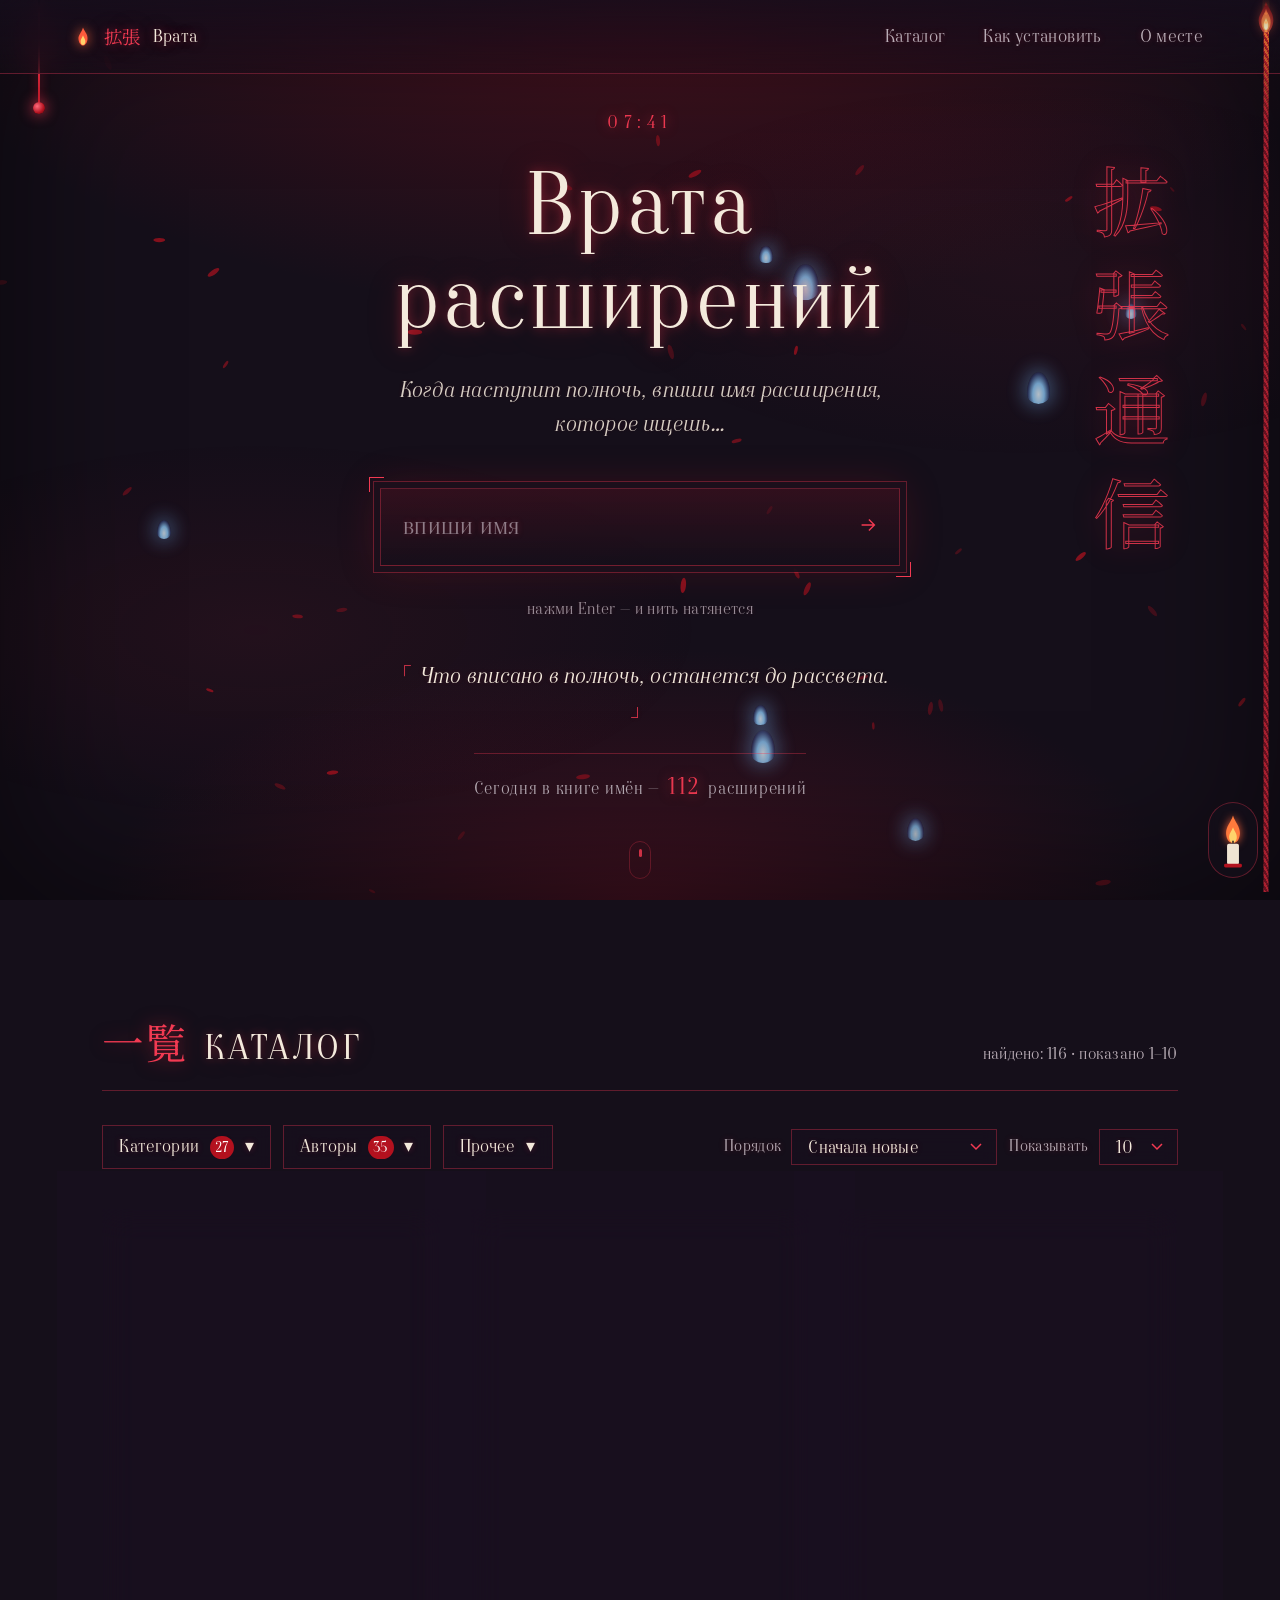
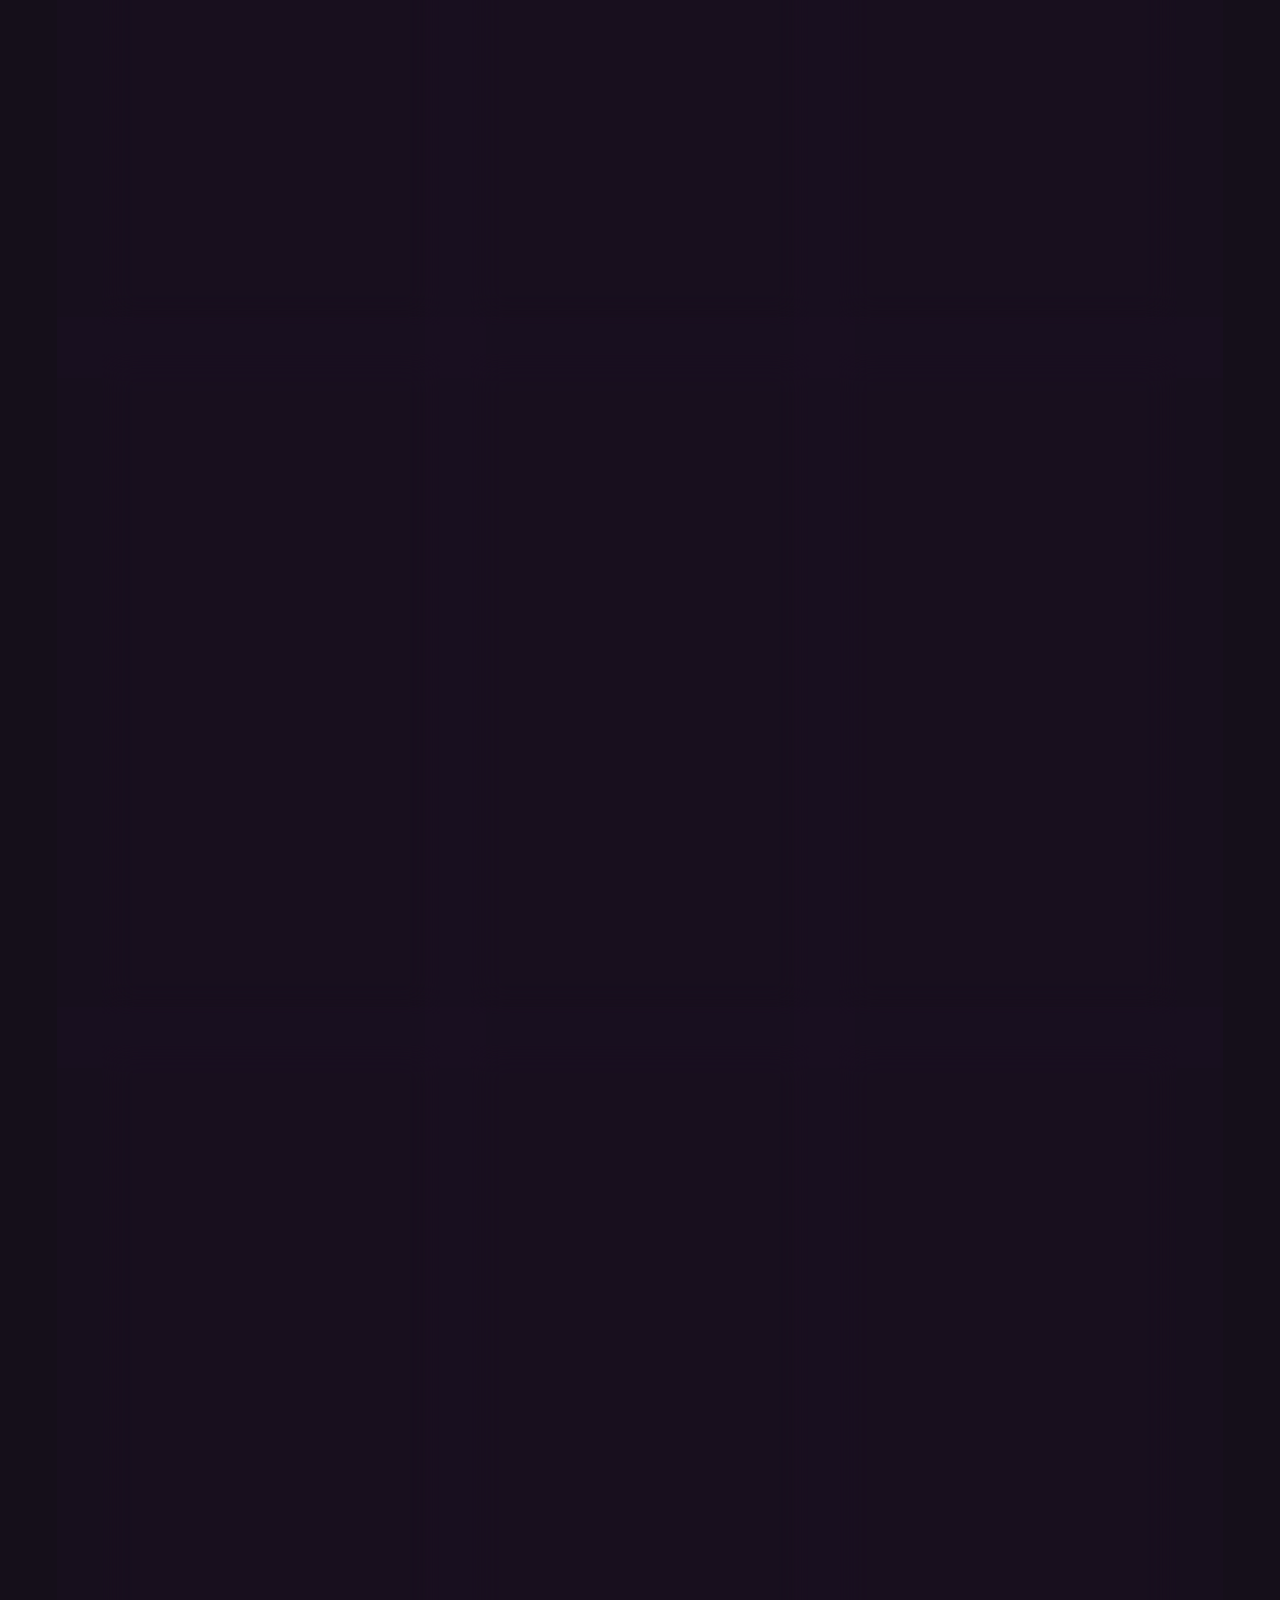
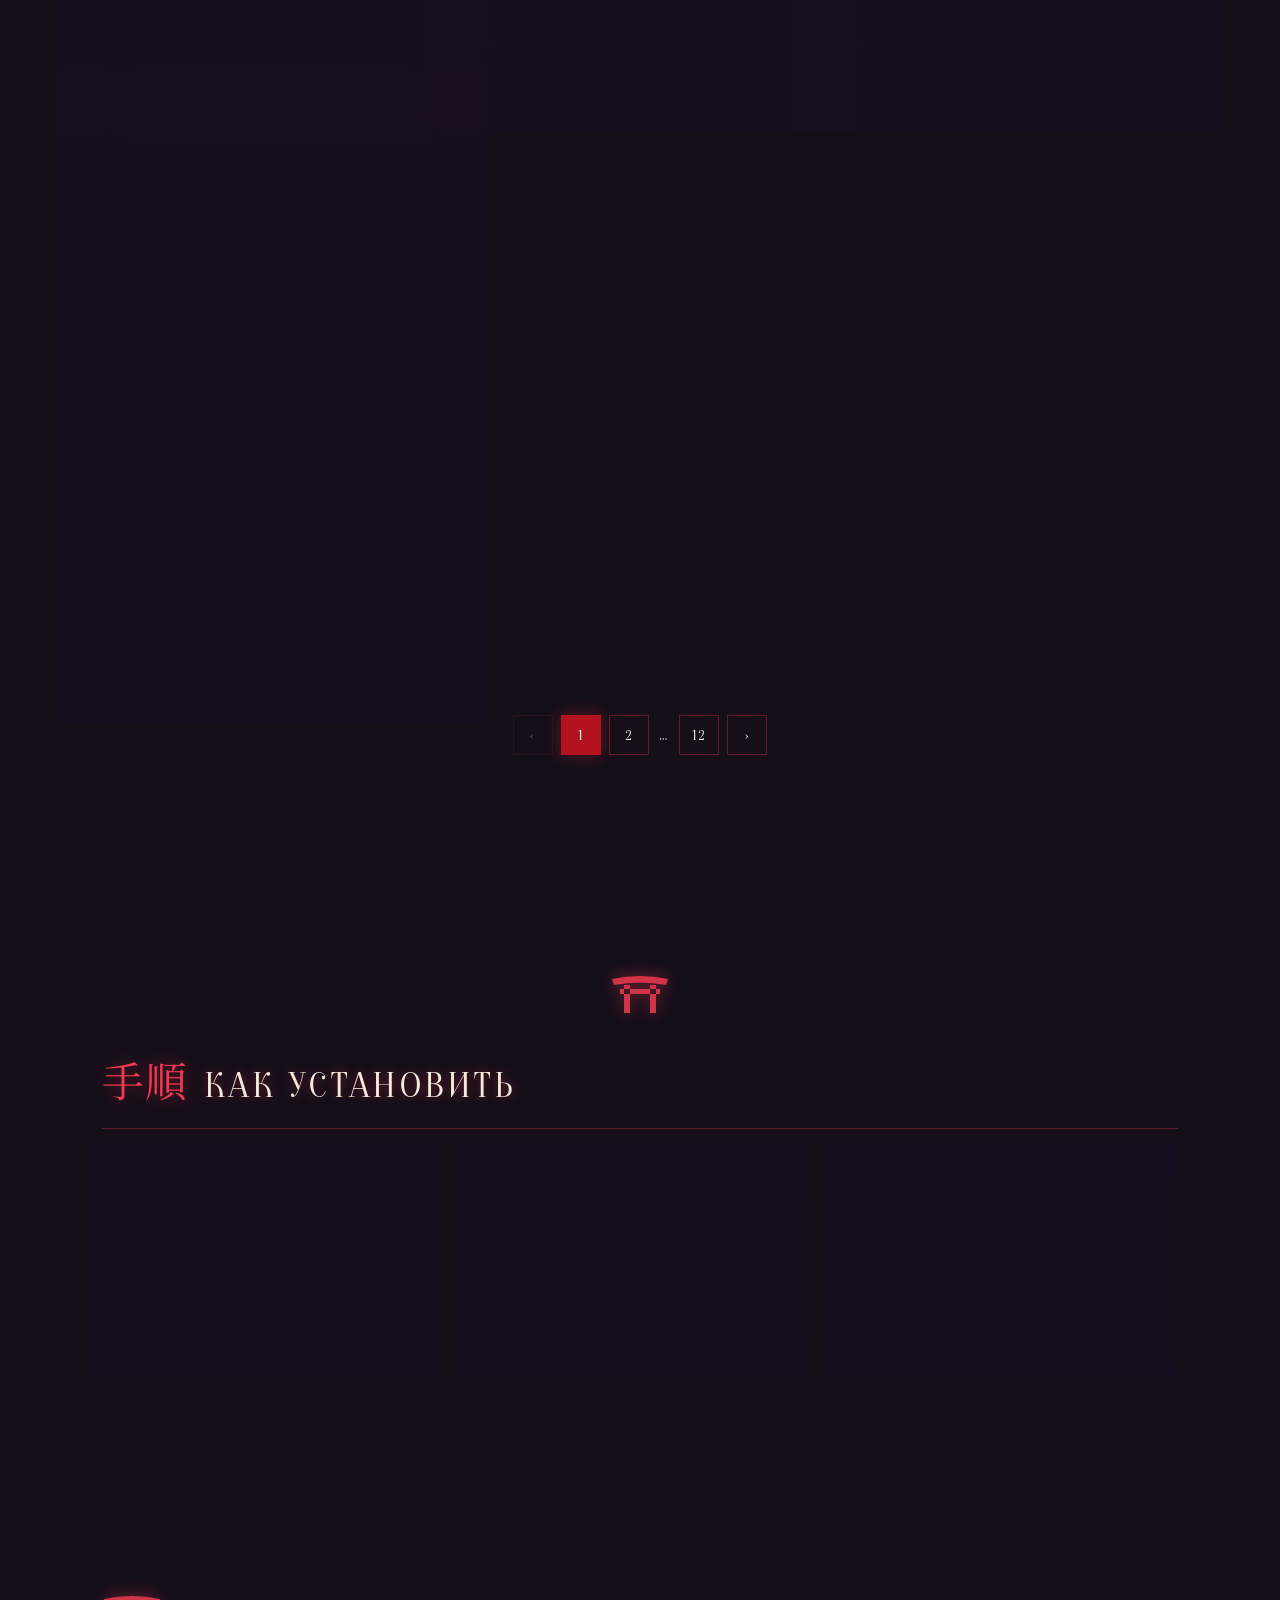
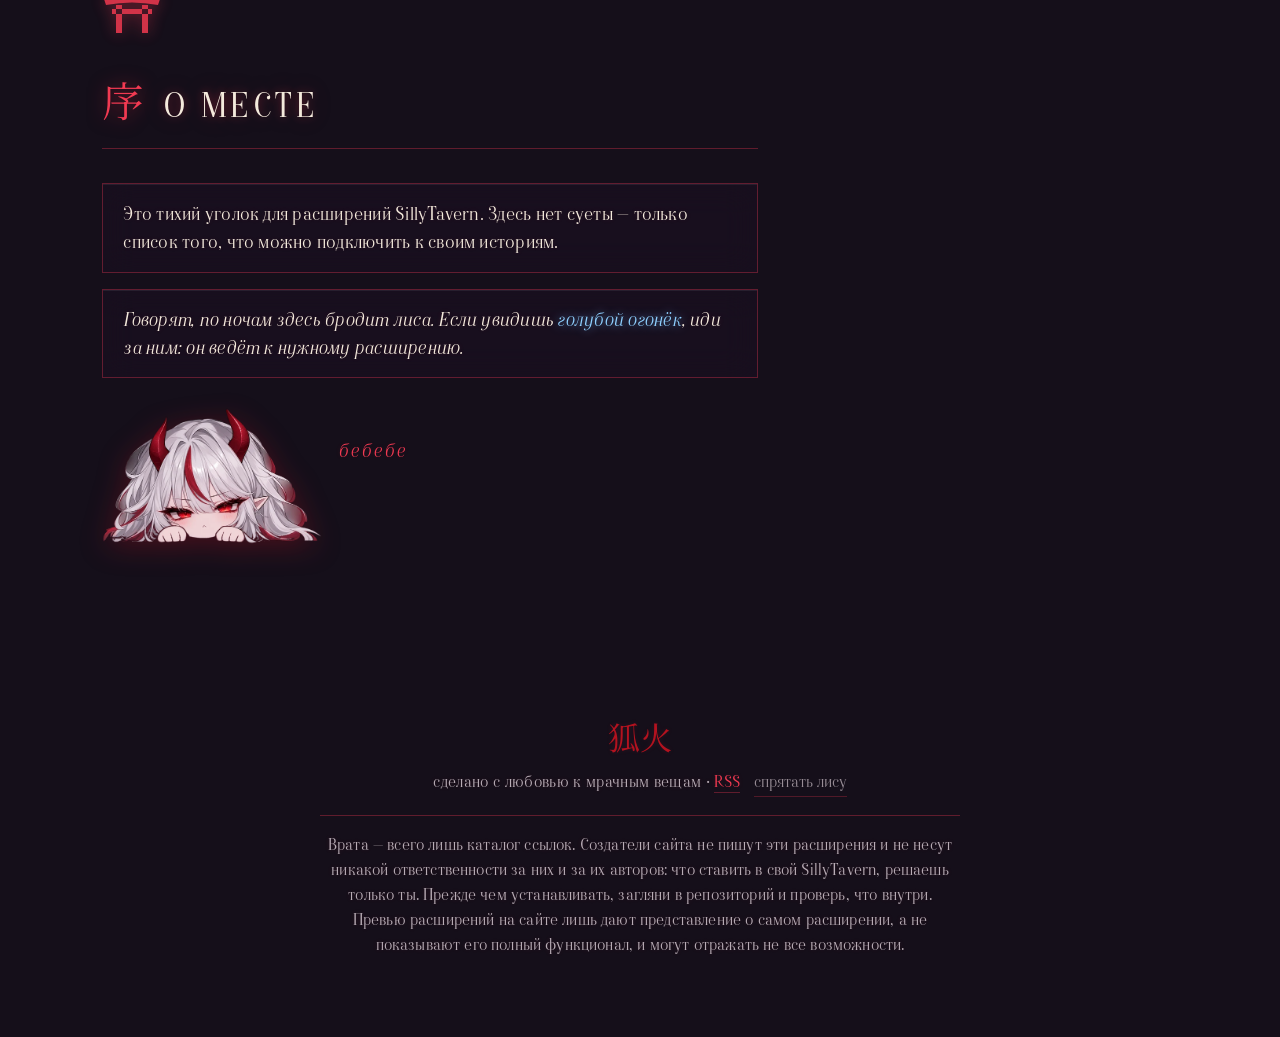
==== commit b7cd7e82: "Add chibi with 'бебебе' caption to the About section Transparent webp cut from the supplied art, sho" ====
--- a/index.html
+++ b/index.html
@@ -155,6 +155,10 @@
       </header>
       <p>Это тихий уголок для расширений SillyTavern. Здесь нет суеты — только список того, что можно подключить к своим историям.</p>
       <p class="fox-note">Говорят, по ночам здесь бродит лиса. Если увидишь <b>голубой огонёк</b>, иди за ним: он ведёт к нужному расширению.</p>
+      <div class="bebebe">
+        <img src="bebebe.webp" alt="" width="560" height="345" loading="lazy" decoding="async">
+        <p>бебебе</p>
+      </div>
     </section>
   </main>
 
--- a/style.css
+++ b/style.css
@@ -331,6 +331,9 @@
 /* about */
 .about{max-width:860px}
 .about p{margin-bottom:16px}
+.bebebe{display:flex;align-items:flex-end;gap:16px;margin-top:30px}
+.bebebe img{display:block;width:clamp(150px,24vw,220px);height:auto;filter:drop-shadow(0 6px 14px rgba(179,18,31,.35))}
+.about .bebebe p{margin:0 0 12%;padding:0;background:none;border:0;box-shadow:none;-webkit-backdrop-filter:none;backdrop-filter:none;font-style:italic;letter-spacing:.1em;color:var(--crimson)} /* .about p по умолчанию — карточка в рамке, тут нужен голый текст */
 
 /* footer */
 .foot{position:relative;z-index:2;text-align:center;padding:60px 20px 80px;color:var(--ash);font-size:.9rem;letter-spacing:.1em}
